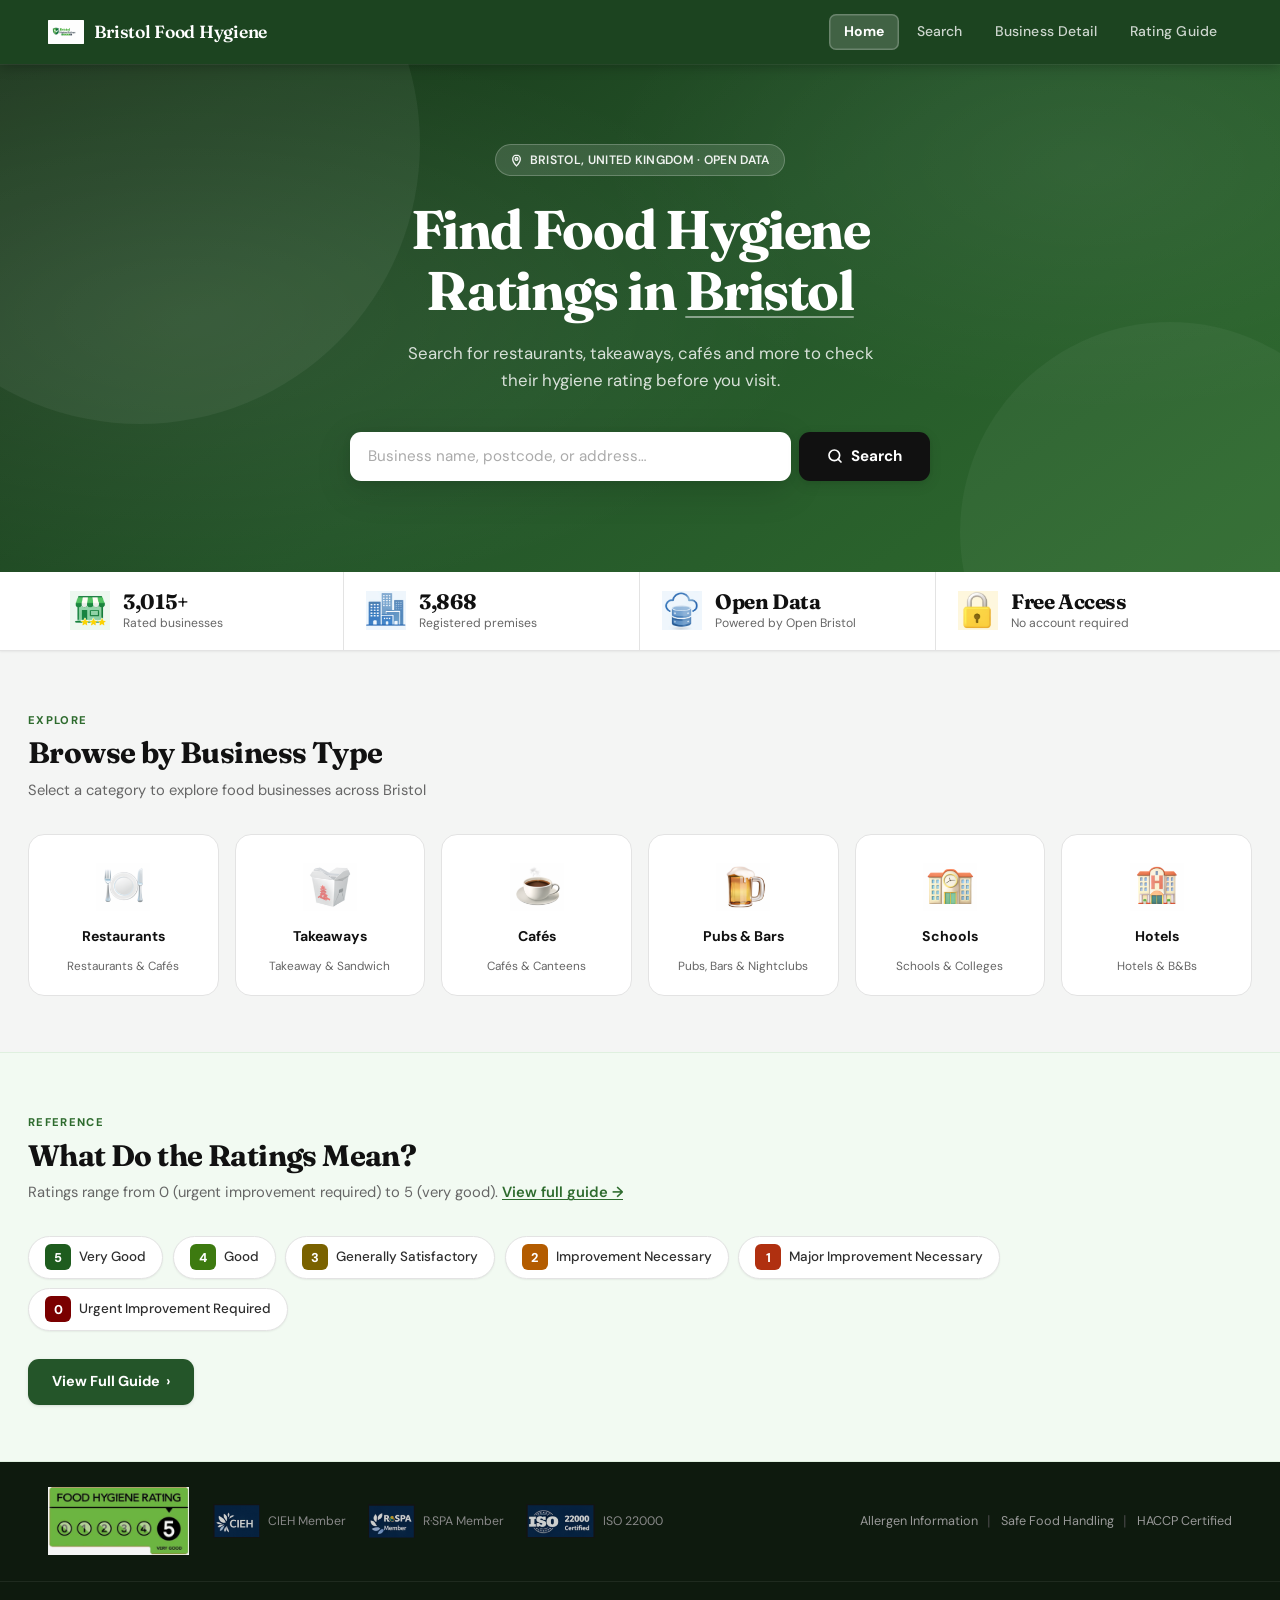
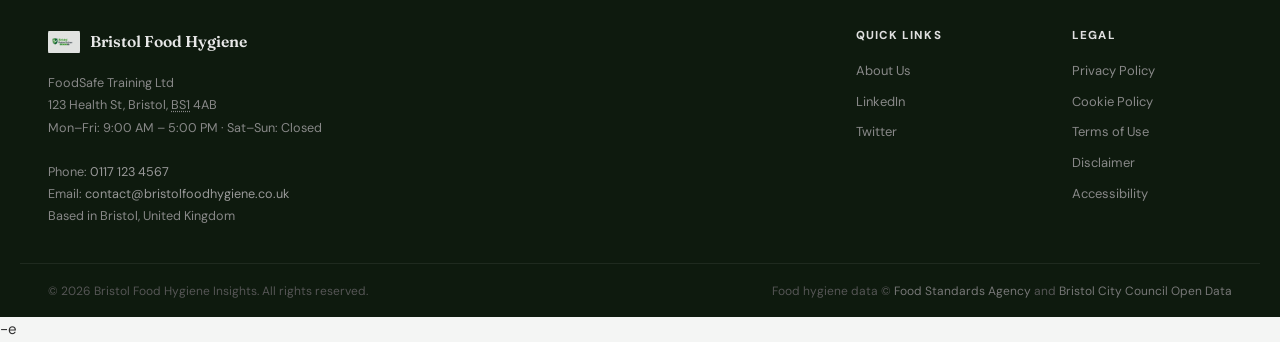
==== index.html @ 869f2a9c "Add my source code files" ====
<!DOCTYPE html>
<!--
  File: index.html
  Project: Bristol Food Hygiene Ratings
  Version: 1.3.0
  Author: Nadira Ali Robleh
  Last updated: 11/03/2026

  About this file:
  This is the homepage for my Bristol Food Hygiene web app. I have used this page
  as the main entry point for users, so it introduces the purpose of the site,
  gives a quick search option, and links people to the main areas of the system.

  Semantic versioning:
  - MAJOR version = big changes that affect the structure or behaviour of the page
  - MINOR version = new features added without breaking existing parts
  - PATCH version = small fixes, documentation updates, accessibility improvements

  Version history:
  - 1.0.0 = first homepage structure created
  - 1.1.0 = added search area and navigation
  - 1.2.0 = improved accessibility and responsive menu behaviour
  - 1.3.0 = added implementation notes, code quality comments and clearer documentation

  Implementation notes:
  - I used semantic HTML5 elements to make the structure clearer and easier to maintain
  - Styling is kept in Style.css so the presentation is separate from the content
  - JavaScript is only used for small interactive features such as the mobile menu
    and basic search validation
  - I kept the homepage focused on usability, so users can search quickly or browse
    by business type or rating

  Code quality notes:
  - I used clear class names to keep the layout organised
  - I added defensive checks in JavaScript so the page does not break if an element
    is missing
  - Accessibility has been considered using labels, ARIA attributes, keyboard support
    and a skip link
-->
<html lang="en-GB">
<head>
  <meta charset="UTF-8" />
  <meta name="viewport" content="width=device-width, initial-scale=1.0" />

  <!-- Basic SEO and page metadata -->
  <meta
    name="description"
    content="Bristol Food Hygiene Ratings – search for restaurants, takeaways, cafés and more to check their official Food Standards Agency hygiene rating before you visit."
  />
  <meta name="author" content="Bristol Food Hygiene Insights" />
  <meta name="robots" content="index, follow" />

  <!-- Open Graph tags help the page preview properly if shared online -->
  <meta property="og:type" content="website" />
  <meta property="og:title" content="Bristol Food Hygiene Ratings" />
  <meta
    property="og:description"
    content="Search restaurants, takeaways, cafés and more across Bristol. Powered by Open Bristol open data."
  />
  <meta property="og:locale" content="en_GB" />

  <title>Bristol Food Hygiene Ratings | Find Safe Places to Eat in Bristol</title>

  <!--
    Preconnect is used here as a small performance improvement so the browser can
    connect to Google Fonts earlier.
  -->
  <link rel="preconnect" href="https://fonts.googleapis.com" />
  <link rel="preconnect" href="https://fonts.gstatic.com" crossorigin />
  <link
    href="https://fonts.googleapis.com/css2?family=Fraunces:opsz,wght@9..144,400;9..144,500;9..144,600;9..144,700&family=DM+Sans:opsz,wght@9..40,300;9..40,400;9..40,500;9..40,600;9..40,700;9..40,800&display=swap"
    rel="stylesheet"
  />

  <!-- Main stylesheet for layout, colours, spacing and responsive design -->
  <link rel="stylesheet" href="style.css" />
  <link rel="icon" type="image/svg+xml" href="assets/icons/logo.png" />
</head>
<body>
  <!-- Skip link improves keyboard accessibility -->
  <a class="skip-link" href="#main-content">Skip to main content</a>

  <!-- Site header with branding and primary navigation -->
  <header class="site-header">
    <section class="site-header__inner" aria-label="Site header">
      <a class="site-header__brand" href="index.html" aria-label="Bristol Food Hygiene home">
        <img
          class="site-header__logo"
          src="assets/icons/logo.png"
          alt=""
          aria-hidden="true"
          width="38"
          height="38"
        />
        <span class="site-header__name">Bristol Food Hygiene</span>
      </a>

      <!--
        Mobile navigation button.
        ARIA attributes are used here so screen readers can understand whether the
        menu is open or closed.
      -->
      <button
        class="nav-toggle"
        type="button"
        id="nav-toggle"
        aria-controls="primary-nav"
        aria-expanded="false"
        aria-label="Open navigation menu"
      >
        <span class="nav-toggle__bar" aria-hidden="true"></span>
        <span class="nav-toggle__bar" aria-hidden="true"></span>
        <span class="nav-toggle__bar" aria-hidden="true"></span>
      </button>

      <nav class="primary-nav" id="primary-nav" aria-label="Primary navigation">
        <ul class="primary-nav__list">
          <li><a class="primary-nav__link primary-nav__link--active" href="index.html" aria-current="page">Home</a></li>
          <li><a class="primary-nav__link" href="Search.html">Search</a></li>
          <li><a class="primary-nav__link" href="Business-Detail.html">Business Detail</a></li>
          <li><a class="primary-nav__link" href="Rating-Guide.html">Rating Guide</a></li>
        </ul>
      </nav>
    </section>
  </header>

  <!-- Main page content starts here -->
  <main id="main-content">
    <!--
      Hero section:
      This is the first thing users see, so I used it to clearly explain the purpose
      of the site and give them a direct search option.
    -->
    <section class="hero" aria-labelledby="hero-heading">
      <p class="hero__pill">
        <svg
          aria-hidden="true"
          focusable="false"
          width="13"
          height="13"
          viewBox="0 0 24 24"
          fill="none"
          stroke="currentColor"
          stroke-width="2.5"
          stroke-linecap="round"
          stroke-linejoin="round"
        >
          <path d="M12 2C8.13 2 5 5.13 5 9c0 5.25 7 13 7 13s7-7.75 7-13c0-3.87-3.13-7-7-7z"></path>
          <circle cx="12" cy="9" r="2.5"></circle>
        </svg>
        <span>Bristol, United Kingdom &middot; Open Data</span>
      </p>

      <h1 class="hero__title" id="hero-heading">
        Find Food Hygiene<br />
        Ratings in <mark>Bristol</mark>
      </h1>

      <p class="hero__sub">
        Search for restaurants, takeaways, cafés and more to check their hygiene rating before you visit.
      </p>

      <!--
        Search form:
        I used the GET method so the search query can be passed into Search.html
        through the URL. This makes it simple and suitable for a search feature.
      -->
      <form
        class="hero-form"
        action="Search.html"
        method="get"
        role="search"
        aria-label="Search for food businesses"
        novalidate
      >
        <label class="visually-hidden" for="hero-search">
          Search by business name, postcode, or address
        </label>

        <input
          class="hero-form__input"
          type="search"
          id="hero-search"
          name="q"
          placeholder="Business name, postcode, or address…"
          autocomplete="off"
          spellcheck="false"
          aria-describedby="hero-hint"
          maxlength="200"
          required
        />

        <button class="hero-form__btn" type="submit">
          <svg
            aria-hidden="true"
            focusable="false"
            width="16"
            height="16"
            viewBox="0 0 24 24"
            fill="none"
            stroke="currentColor"
            stroke-width="2.5"
            stroke-linecap="round"
            stroke-linejoin="round"
          >
            <circle cx="11" cy="11" r="8"></circle>
            <line x1="21" y1="21" x2="16.65" y2="16.65"></line>
          </svg>
          <span>Search</span>
        </button>

        <!-- Live feedback area for validation messages -->
        <p class="hero-form__hint" id="hero-hint" aria-live="polite"></p>
      </form>
    </section>

    <!--
      Stats section:
      This gives users a quick overview and helps the page feel more informative
      and trustworthy.
    -->
    <section class="stats-bar" aria-labelledby="stats-heading">
      <h2 id="stats-heading" class="visually-hidden">Key statistics</h2>
      <ul class="stats-bar__grid">
        <li class="stats-bar__item">
          <img
            class="stats-bar__icon"
            src="assets/icons/stat-rated.png"
            alt=""
            aria-hidden="true"
            width="40"
            height="40"
            loading="lazy"
          />
          <p>
            <strong class="stats-bar__num">3,015+</strong>
            <span class="stats-bar__label">Rated businesses</span>
          </p>
        </li>

        <li class="stats-bar__item">
          <img
            class="stats-bar__icon"
            src="assets/icons/stat-new.png"
            alt=""
            aria-hidden="true"
            width="40"
            height="40"
            loading="lazy"
          />
          <p>
            <strong class="stats-bar__num">3,868</strong>
            <span class="stats-bar__label">Registered premises</span>
          </p>
        </li>

        <li class="stats-bar__item">
          <img
            class="stats-bar__icon"
            src="assets/icons/stat-opendata.png"
            alt=""
            aria-hidden="true"
            width="40"
            height="40"
            loading="lazy"
          />
          <p>
            <strong class="stats-bar__num">Open Data</strong>
            <span class="stats-bar__label">Powered by Open Bristol</span>
          </p>
        </li>

        <li class="stats-bar__item">
          <img
            class="stats-bar__icon"
            src="assets/icons/stat-free.png"
            alt=""
            aria-hidden="true"
            width="40"
            height="40"
            loading="lazy"
          />
          <p>
            <strong class="stats-bar__num">Free Access</strong>
            <span class="stats-bar__label">No account required</span>
          </p>
        </li>
      </ul>
    </section>

    <!--
      Browse section:
      This gives people another way into the system without needing to type a search.
      I included common business categories to make browsing easier.
    -->
    <section class="browse-section" aria-labelledby="browse-heading">
      <article class="browse-section__inner">
        <p class="section-label">Explore</p>
        <h2 class="section-title" id="browse-heading">Browse by Business Type</h2>
        <p class="section-sub">Select a category to explore food businesses across Bristol</p>

        <ul class="type-grid" aria-label="Business type categories">
          <li>
            <a class="type-card" href="Search.html?type=restaurant" aria-label="Browse restaurants and cafés">
              <img class="type-card__icon" src="assets/icons/type-restaurant.png" alt="" aria-hidden="true" loading="lazy" />
              <span class="type-card__name">Restaurants</span>
              <span class="type-card__count">Restaurants &amp; Cafés</span>
            </a>
          </li>

          <li>
            <a class="type-card" href="Search.html?type=takeaway" aria-label="Browse takeaways">
              <img class="type-card__icon" src="assets/icons/type-takeaway.png" alt="" aria-hidden="true" loading="lazy" />
              <span class="type-card__name">Takeaways</span>
              <span class="type-card__count">Takeaway &amp; Sandwich</span>
            </a>
          </li>

          <li>
            <a class="type-card" href="Search.html?type=restaurant" aria-label="Browse cafés">
              <img class="type-card__icon" src="assets/icons/type-cafe.png" alt="" aria-hidden="true" loading="lazy" />
              <span class="type-card__name">Cafés</span>
              <span class="type-card__count">Cafés &amp; Canteens</span>
            </a>
          </li>

          <li>
            <a class="type-card" href="Search.html?type=pub-bar" aria-label="Browse pubs and bars">
              <img class="type-card__icon" src="assets/icons/type-pub.png" alt="" aria-hidden="true" loading="lazy" />
              <span class="type-card__name">Pubs &amp; Bars</span>
              <span class="type-card__count">Pubs, Bars &amp; Nightclubs</span>
            </a>
          </li>

          <li>
            <a class="type-card" href="Search.html?type=school" aria-label="Browse schools">
              <img class="type-card__icon" src="assets/icons/type-school.png" alt="" aria-hidden="true" loading="lazy" />
              <span class="type-card__name">Schools</span>
              <span class="type-card__count">Schools &amp; Colleges</span>
            </a>
          </li>

          <li>
            <a class="type-card" href="Search.html?type=hotel" aria-label="Browse hotels">
              <img class="type-card__icon" src="assets/icons/type-hotel.png" alt="" aria-hidden="true" loading="lazy" />
              <span class="type-card__name">Hotels</span>
              <span class="type-card__count">Hotels &amp; B&amp;Bs</span>
            </a>
          </li>
        </ul>
      </article>
    </section>

    <!--
      Ratings section:
      This helps users understand the meaning of the hygiene score and also gives
      them quick links to filter by rating.
    -->
    <section class="ratings-section" aria-labelledby="ratings-heading">
      <article class="ratings-section__inner">
        <p class="section-label">Reference</p>
        <h2 class="section-title" id="ratings-heading">What Do the Ratings Mean?</h2>
        <p class="section-sub">
          Ratings range from 0 (urgent improvement required) to 5 (very good).
          <a href="Rating-Guide.html">View full guide &rarr;</a>
        </p>

        <ul class="rating-pills" aria-label="Hygiene rating score key">
          <li><a class="rating-pill-link" href="Search.html?rating=5" aria-label="Rating 5 – Very Good"><span class="rp-num rp-5" aria-hidden="true">5</span> Very Good</a></li>
          <li><a class="rating-pill-link" href="Search.html?rating=4" aria-label="Rating 4 – Good"><span class="rp-num rp-4" aria-hidden="true">4</span> Good</a></li>
          <li><a class="rating-pill-link" href="Search.html?rating=3" aria-label="Rating 3 – Generally Satisfactory"><span class="rp-num rp-3" aria-hidden="true">3</span> Generally Satisfactory</a></li>
          <li><a class="rating-pill-link" href="Search.html?rating=2" aria-label="Rating 2 – Improvement Necessary"><span class="rp-num rp-2" aria-hidden="true">2</span> Improvement Necessary</a></li>
          <li><a class="rating-pill-link" href="Search.html?rating=1" aria-label="Rating 1 – Major Improvement Necessary"><span class="rp-num rp-1" aria-hidden="true">1</span> Major Improvement Necessary</a></li>
          <li><a class="rating-pill-link" href="Search.html?rating=0" aria-label="Rating 0 – Urgent Improvement Required"><span class="rp-num rp-0" aria-hidden="true">0</span> Urgent Improvement Required</a></li>
        </ul>

        <p>
          <a class="btn-guide" href="Rating-Guide.html">View Full Guide <span aria-hidden="true">›</span></a>
        </p>
      </article>
    </section>
  </main>

  <!--
    Footer:
    I used the footer to add trust signals, contact details, legal links and data
    attribution so the site feels more complete and professional.
  -->
  <footer class="site-footer">
    <section class="footer-certs" aria-label="Certifications and compliance">
      <article class="footer-certs__inner">
        <img
          class="footer-certs__fhrs"
          src="assets/icons/fhrs-rating-5.png"
          alt="Official Food Hygiene Rating sticker – score of 5, Very Good"
          loading="lazy"
        />

        <ul class="footer-certs__logos" aria-label="Certification badges">
          <li class="footer-cert-badge">
            <img src="assets/icons/cieh.png" alt="CIEH Member – Chartered Institute of Environmental Health" loading="lazy" />
            <span>CIEH Member</span>
          </li>
          <li class="footer-cert-badge">
            <img src="assets/icons/rspa.png" alt="R·SPA Member – Royal Society for Public Health" loading="lazy" />
            <span>R·SPA Member</span>
          </li>
          <li class="footer-cert-badge">
            <img src="assets/icons/iso22000.png" alt="ISO 22000 Certified – Food Safety Management" loading="lazy" />
            <span>ISO 22000</span>
          </li>
        </ul>

        <nav class="footer-certs__links" aria-label="Compliance links">
          <a href="https://bristolfoodhygieneratings.substack.com/p/what-you-need-to-know-about-allergen" rel="noopener noreferrer" target="_blank">
            Allergen Information <span class="visually-hidden">(opens in new tab)</span>
          </a>
          <span aria-hidden="true">|</span>
          <a href="https://bristolfoodhygieneratings.substack.com/p/safe-food-handling-what-it-looks" rel="noopener noreferrer" target="_blank">
            Safe Food Handling <span class="visually-hidden">(opens in new tab)</span>
          </a>
          <span aria-hidden="true">|</span>
          <a href="https://bristolfoodhygieneratings.substack.com/p/haccp-certified-what-it-means-and" rel="noopener noreferrer" target="_blank">
            HACCP Certified <span class="visually-hidden">(opens in new tab)</span>
          </a>
        </nav>
      </article>
    </section>

    <section class="footer-main" aria-label="Footer content">
      <section class="footer-brand" aria-label="Brand information">
        <a class="footer-brand__link" href="index.html" aria-label="Bristol Food Hygiene return to home">
          <img
            class="footer-brand__logo"
            src="assets/icons/logo.png"
            alt=""
            aria-hidden="true"
            width="34"
            height="34"
          />
          <span class="footer-brand__name">Bristol Food Hygiene</span>
        </a>

        <address class="footer-brand__addr">
          FoodSafe Training Ltd<br />
          123 Health St, Bristol, <abbr title="Postcode">BS1</abbr> 4AB<br />
          Mon–Fri: 9:00 AM – 5:00 PM &middot; Sat–Sun: Closed<br /><br />
          Phone: <a href="tel:+441171234567">0117 123 4567</a><br />
          Email: <a href="mailto:contact@bristolfoodhygiene.co.uk">contact@bristolfoodhygiene.co.uk</a><br />
          Based in Bristol, United Kingdom
        </address>
      </section>

      <nav class="footer-nav" aria-label="Quick links">
        <h2 class="footer-nav__heading">Quick Links</h2>
        <ul class="footer-nav__list">
          <li><a class="footer-nav__link" href="https://bristolfoodhygieneratings.substack.com/p/about-bristol-food-hygiene-ratings" rel="noopener noreferrer" target="_blank">About Us <span class="visually-hidden">(opens in new tab)</span></a></li>
          <li><a class="footer-nav__link" href="https://www.linkedin.com/in/bristol-food-hygiene-" rel="noopener noreferrer" target="_blank">LinkedIn <span class="visually-hidden">(opens in new tab)</span></a></li>
          <li><a class="footer-nav__link" href="https://twitter.com/FoodRating" rel="noopener noreferrer" target="_blank">Twitter <span class="visually-hidden">(opens in new tab)</span></a></li>
        </ul>
      </nav>

      <nav class="footer-nav" aria-label="Legal information">
        <h2 class="footer-nav__heading">Legal</h2>
        <ul class="footer-nav__list">
          <li><a class="footer-nav__link" href="https://bristolfoodhygieneratings.substack.com/p/privacy-policy" rel="noopener noreferrer" target="_blank">Privacy Policy <span class="visually-hidden">(opens in new tab)</span></a></li>
          <li><a class="footer-nav__link" href="https://bristolfoodhygieneratings.substack.com/p/cookie-policy" rel="noopener noreferrer" target="_blank">Cookie Policy <span class="visually-hidden">(opens in new tab)</span></a></li>
          <li><a class="footer-nav__link" href="https://bristolfoodhygieneratings.substack.com/p/terms-of-use" rel="noopener noreferrer" target="_blank">Terms of Use <span class="visually-hidden">(opens in new tab)</span></a></li>
          <li><a class="footer-nav__link" href="https://bristolfoodhygieneratings.substack.com/p/disclaimer" rel="noopener noreferrer" target="_blank">Disclaimer <span class="visually-hidden">(opens in new tab)</span></a></li>
          <li><a class="footer-nav__link" href="https://bristolfoodhygieneratings.substack.com/p/accessibility" rel="noopener noreferrer" target="_blank">Accessibility <span class="visually-hidden">(opens in new tab)</span></a></li>
        </ul>
      </nav>
    </section>

    <section class="footer-copy" aria-label="Copyright information">
      <p>&copy; <time datetime="2026">2026</time> Bristol Food Hygiene Insights. All rights reserved.</p>
      <p>
        Food hygiene data &copy;
        <a href="https://www.food.gov.uk/" rel="noopener noreferrer" target="_blank">
          Food Standards Agency <span class="visually-hidden">(opens in new tab)</span>
        </a>
        and
        <a href="https://opendata.bristol.gov.uk/datasets/7d0994dded2348d5aff6d419b0c76bb9_0/explore" rel="noopener noreferrer" target="_blank">
          Bristol City Council Open Data <span class="visually-hidden">(opens in new tab)</span>
        </a>
      </p>
    </section>
  </footer>

  <!--
    JavaScript for small interactive features on the homepage.
    I wrapped this in an IIFE so the variables do not leak into the global scope.
    That helps keep the code cleaner.
  -->
  <script>
    (function () {
      // Get the menu button and navigation element once so they can be reused
      var toggle = document.getElementById('nav-toggle');
      var nav = document.getElementById('primary-nav');

      // Defensive check so the script stops safely if the elements are not found
      if (!toggle || !nav) return;

      // Open and close the mobile navigation menu
      toggle.addEventListener('click', function () {
        var open = nav.classList.toggle('is-open');
        toggle.setAttribute('aria-expanded', String(open));
        toggle.setAttribute('aria-label', open ? 'Close navigation menu' : 'Open navigation menu');
      });

      // Close the menu if keyboard focus moves outside the header
      document.addEventListener('focusin', function (e) {
        var header = document.querySelector('.site-header');
        if (header && !header.contains(e.target)) {
          nav.classList.remove('is-open');
          toggle.setAttribute('aria-expanded', 'false');
          toggle.setAttribute('aria-label', 'Open navigation menu');
        }
      });

      // Let users close the mobile menu using the Escape key
      document.addEventListener('keydown', function (e) {
        if (e.key === 'Escape' && nav.classList.contains('is-open')) {
          nav.classList.remove('is-open');
          toggle.setAttribute('aria-expanded', 'false');
          toggle.setAttribute('aria-label', 'Open navigation menu');
          toggle.focus();
        }
      });

      // Basic validation for the homepage search form
      var form = document.querySelector('.hero-form');
      var input = document.getElementById('hero-search');
      var hint = document.getElementById('hero-hint');

      if (form && input && hint) {
        form.addEventListener('submit', function (e) {
          if (!input.value.trim()) {
            e.preventDefault();
            hint.textContent = 'Please enter a business name, postcode, or address';
            input.focus();
          } else {
            hint.textContent = '';
          }
        });

        // Clear the hint message as soon as the user starts typing
        input.addEventListener('input', function () {
          if (input.value.trim()) {
            hint.textContent = '';
          }
        });
      }
    }());
  </script>-e 
</body>
</html>
---- style.css ----
/* ============================================================

   Bristol Food Hygiene – Style.css  (Enhanced v3)

   Covers: index.html  ·  Search.html

           Business-Detail.html  ·  Rating-Guide.html

   ============================================================ */

/* ── CSS Custom Properties ────────────────────────────────── */

:root {

  /* ── Brand greens */

  --green-950: #0f2910;

  --green-900: #163217;

  --green-800: #1c4420;

  --green-700: #245529;

  --green-600: #2e6b2e;

  --green-500: #3a7d3a;

  --green-400: #52a052;

  --green-300: #7cc47c;

  --green-200: #b4ddb4;

  --green-100: #dff0df;

  --green-50:  #f2faf2;

  /* ── Rating colours (WCAG-accessible contrast) */

  --r5:    #1e5c1e;   /* deep green  */

  --r5-bg: #e6f4e6;

  --r4:    #3d7a10;   /* olive green */

  --r4-bg: #edf6e0;

  --r3:    #7a6200;   /* amber       */

  --r3-bg: #fdf5d9;

  --r2:    #b35c00;   /* orange      */

  --r2-bg: #fef0e0;

  --r1:    #b03010;   /* red-orange  */

  --r1-bg: #fde8e2;

  --r0:    #7a0000;   /* dark red    */

  --r0-bg: #fde2e2;

  /* ── Neutral palette */

  --ink-950: #080808;

  --ink-900: #111111;

  --ink-800: #1f1f1f;

  --ink-700: #2e2e2e;

  --ink-600: #444444;

  --ink-500: #666666;

  --ink-400: #888888;

  --ink-300: #aaaaaa;

  --ink-200: #cccccc;

  --ink-100: #e3e3e3;

  --ink-50:  #f0f0f0;

  --surface: #ffffff;

  --bg-page: #f4f5f4;

  /* ── Footer */

  --footer-bg:     #0e1a0e;

  --footer-border: rgba(255,255,255,.07);

  --footer-text:   #b0b8b0;

  /* ── Typography */

  --font-display: 'Fraunces', Georgia, 'Times New Roman', serif;

  --font-body:    'DM Sans', system-ui, -apple-system, sans-serif;

  /* ── Border radii */

  --radius-xs:  4px;

  --radius-sm:  7px;

  --radius-md:  11px;

  --radius-lg:  16px;

  --radius-xl:  22px;

  --radius-2xl: 28px;

  /* ── Elevation */

  --shadow-xs: 0 1px 2px rgba(0,0,0,.06);

  --shadow-sm: 0 1px 4px rgba(0,0,0,.08), 0 1px 2px rgba(0,0,0,.05);

  --shadow-md: 0 4px 14px rgba(0,0,0,.09), 0 1px 4px rgba(0,0,0,.06);

  --shadow-lg: 0 10px 36px rgba(0,0,0,.13), 0 2px 8px rgba(0,0,0,.07);

  /* ── Motion */

  --ease:   cubic-bezier(.4,0,.2,1);

  --t-fast: 120ms;

  --t-base: 200ms;

  --t-slow: 350ms;

}

/* ── Reset ────────────────────────────────────────────────── */

*, *::before, *::after { box-sizing: border-box; margin: 0; padding: 0; }

html {

  scroll-behavior: smooth;

  -webkit-text-size-adjust: 100%;

}

body {

  font-family: var(--font-body);

  font-size: 15px;

  line-height: 1.65;

  color: var(--ink-700);

  background: var(--bg-page);

  -webkit-font-smoothing: antialiased;

  -moz-osx-font-smoothing: grayscale;

}

img { display: block; max-width: 100%; }

a   { color: inherit; }

ul, ol { list-style: none; }

/* ── Focus (WCAG 2.1 AA) ──────────────────────────────────── */

:focus-visible {

  outline: 2.5px solid var(--green-500);

  outline-offset: 3px;

  border-radius: var(--radius-xs);

}

:focus:not(:focus-visible) { outline: none; }

/* ── Accessibility helpers ────────────────────────────────── */

.visually-hidden {

  position: absolute;

  width: 1px; height: 1px;

  overflow: hidden;

  clip: rect(0 0 0 0);

  white-space: nowrap;

}

.skip-link {

  position: absolute;

  top: -100%;

  left: 1rem;

  background: var(--green-700);

  color: #fff;

  padding: .55rem 1.1rem;

  border-radius: var(--radius-sm);

  font-weight: 700;

  font-size: .88rem;

  z-index: 9999;

  text-decoration: none;

  transition: top var(--t-base) var(--ease);

}

.skip-link:focus { top: .6rem; }

/* ═══════════════════════════════════════════════════════════

   SITE HEADER

═══════════════════════════════════════════════════════════ */

.site-header {

  background: var(--green-800);

  position: sticky;

  top: 0;

  z-index: 200;

  box-shadow: 0 1px 0 rgba(255,255,255,.06), 0 2px 12px rgba(0,0,0,.28);

}

.site-header__inner {

  max-width: 1240px;

  margin: 0 auto;

  padding: 0 1.75rem;

  height: 64px;

  display: flex;

  align-items: center;

  gap: 1.5rem;

}

.site-header__brand {

  display: flex;

  align-items: center;

  gap: .65rem;

  text-decoration: none;

  flex-shrink: 0;

}

.site-header__logo {

  width: 36px; height: 36px;

  border-radius: var(--radius-sm);

  object-fit: contain;

}

.site-header__name {

  font-family: var(--font-display);

  font-size: 1.1rem;

  font-weight: 600;

  color: #fff;

  letter-spacing: -.015em;

  line-height: 1.2;

}

/* Primary nav */

.primary-nav { margin-left: auto; }

.primary-nav__list {

  display: flex;

  align-items: center;

  gap: .15rem;

}

.primary-nav__link {

  display: block;

  padding: .42rem .95rem;

  border-radius: var(--radius-sm);

  color: rgba(255,255,255,.78);

  text-decoration: none;

  font-size: .875rem;

  font-weight: 500;

  letter-spacing: .005em;

  transition: background var(--t-fast) var(--ease),

              color     var(--t-fast) var(--ease);

  white-space: nowrap;

}

.primary-nav__link:hover {

  background: rgba(255,255,255,.10);

  color: #fff;

}

.primary-nav__link--active {

  background: rgba(255,255,255,.16);

  color: #fff;

  font-weight: 700;

  box-shadow: inset 0 0 0 1.5px rgba(255,255,255,.22);

}

/* Hamburger */

.nav-toggle {

  display: none;

  flex-direction: column;

  justify-content: center;

  gap: 5px;

  background: none;

  border: none;

  cursor: pointer;

  padding: .55rem .5rem;

  margin-left: auto;

  border-radius: var(--radius-sm);

  transition: background var(--t-fast);

}

.nav-toggle:hover { background: rgba(255,255,255,.1); }

.nav-toggle__bar {

  display: block;

  width: 22px; height: 2px;

  background: #fff;

  border-radius: 2px;

  transition: transform var(--t-base) var(--ease),

              opacity   var(--t-base) var(--ease);

}

/* ═══════════════════════════════════════════════════════════

   HERO  (Homepage)

═══════════════════════════════════════════════════════════ */

.hero {

  background:

    radial-gradient(ellipse 70% 80% at 15% 50%, rgba(255,255,255,.07) 0%, transparent 70%),

    radial-gradient(ellipse 55% 70% at 85% 20%, rgba(255,255,255,.06) 0%, transparent 70%),

    linear-gradient(145deg, var(--green-900) 0%, var(--green-700) 50%, var(--green-600) 100%);

  padding: 5rem 1.75rem 4rem;

  text-align: center;

  position: relative;

  overflow: hidden;

}

.hero::before,

.hero::after {

  content: '';

  position: absolute;

  border-radius: 50%;

  pointer-events: none;

}

.hero::before {

  width: 560px; height: 560px;

  background: rgba(255,255,255,.055);

  top: -200px; left: -140px;

}

.hero::after {

  width: 420px; height: 420px;

  background: rgba(255,255,255,.045);

  bottom: -170px; right: -100px;

}

.hero__pill {

  display: inline-flex;

  align-items: center;

  gap: .4rem;

  background: rgba(255,255,255,.12);

  color: rgba(255,255,255,.92);

  padding: .32rem .9rem;

  border-radius: 999px;

  font-size: .76rem;

  font-weight: 600;

  letter-spacing: .025em;

  text-transform: uppercase;

  margin-bottom: 1.5rem;

  border: 1px solid rgba(255,255,255,.22);

}

.hero__title {

  font-family: var(--font-display);

  font-size: clamp(2.1rem, 5.5vw, 3.4rem);

  font-weight: 700;

  color: #fff;

  line-height: 1.12;

  margin-bottom: 1.1rem;

  letter-spacing: -.025em;

  position: relative;

}

.hero__title mark {

  background: none;

  color: #fff;

  text-decoration: underline;

  text-decoration-thickness: 2px;

  text-decoration-color: rgba(255,255,255,.45);

  text-underline-offset: 6px;

}

.hero__sub {

  color: rgba(255,255,255,.82);

  font-size: 1.05rem;

  max-width: 500px;

  margin: 0 auto 2.4rem;

  line-height: 1.6;

}

.hero-form {

  display: flex;

  flex-wrap: wrap;

  align-items: stretch;

  justify-content: center;

  gap: .5rem;

  max-width: 580px;

  margin: 0 auto;

  position: relative;

}

.hero-form__input {

  flex: 1 1 300px;

  padding: .9rem 1.15rem;

  border: none;

  border-radius: var(--radius-md);

  font-family: var(--font-body);

  font-size: .95rem;

  background: #fff;

  color: var(--ink-900);

  box-shadow: var(--shadow-lg);

  outline: none;

  transition: box-shadow var(--t-base) var(--ease);

}

.hero-form__input::placeholder { color: var(--ink-300); }

.hero-form__input:focus {

  box-shadow: 0 0 0 3px rgba(255,255,255,.55), var(--shadow-lg);

}

.hero-form__btn {

  display: inline-flex;

  align-items: center;

  gap: .5rem;

  padding: .9rem 1.75rem;

  background: var(--ink-900);

  color: #fff;

  border: none;

  border-radius: var(--radius-md);

  font-family: var(--font-body);

  font-size: .95rem;

  font-weight: 700;

  cursor: pointer;

  box-shadow: var(--shadow-md);

  transition: background var(--t-fast) var(--ease),

              transform  var(--t-fast) var(--ease);

  white-space: nowrap;

}

.hero-form__btn:hover  { background: #1a1a1a; }

.hero-form__btn:active { transform: scale(.97); }

.hero-form__hint {

  width: 100%;

  font-size: .8rem;

  color: #ffcba4;

  text-align: center;

  min-height: 1.3em;

  margin-top: .15rem;

}

/* ═══════════════════════════════════════════════════════════

   STATS BAR

═══════════════════════════════════════════════════════════ */

.stats-bar {

  background: var(--surface);

  border-bottom: 1px solid var(--ink-100);

  box-shadow: var(--shadow-xs);

}

.stats-bar__grid {

  max-width: 1240px;

  margin: 0 auto;

  padding: 0 1.75rem;

  display: grid;

  grid-template-columns: repeat(4, 1fr);

}

.stats-bar__item {

  display: flex;

  align-items: center;

  gap: .8rem;

  padding: 1.15rem 1.4rem;

  border-right: 1px solid var(--ink-100);

  transition: background var(--t-fast);

}

.stats-bar__item:last-child { border-right: none; }

.stats-bar__item:hover { background: var(--green-50); }

.stats-bar__icon { width: 40px; height: 40px; flex-shrink: 0; object-fit: contain; }

.stats-bar__num {

  display: block;

  font-family: var(--font-display);

  font-size: 1.3rem;

  font-weight: 700;

  color: var(--ink-900);

  line-height: 1.15;

  letter-spacing: -.02em;

}

.stats-bar__label {

  display: block;

  font-size: .76rem;

  color: var(--ink-500);

  line-height: 1.35;

  margin-top: .05rem;

}

/* ═══════════════════════════════════════════════════════════

   SHARED SECTION TYPOGRAPHY

═══════════════════════════════════════════════════════════ */

.section-label {

  display: inline-block;

  font-size: .7rem;

  font-weight: 800;

  letter-spacing: .12em;

  text-transform: uppercase;

  color: var(--green-600);

  margin-bottom: .4rem;

}

.section-title {

  font-family: var(--font-display);

  font-size: 1.85rem;

  font-weight: 700;

  color: var(--ink-900);

  letter-spacing: -.02em;

  margin-bottom: .5rem;

  line-height: 1.2;

}

.section-sub {

  color: var(--ink-500);

  font-size: .92rem;

  margin-bottom: 2rem;

  line-height: 1.55;

}

.section-sub a {

  color: var(--green-600);

  font-weight: 600;

  text-decoration: underline;

  text-underline-offset: 2px;

  text-decoration-thickness: 1px;

}

/* ═══════════════════════════════════════════════════════════

   BROWSE SECTION  (Homepage)

═══════════════════════════════════════════════════════════ */

.browse-section { padding: 3.5rem 1.75rem; }

.browse-section__inner { max-width: 1240px; margin: 0 auto; }

.type-grid {

  display: grid;

  grid-template-columns: repeat(6, 1fr);

  gap: 1rem;

}

.type-card {

  display: flex;

  flex-direction: column;

  align-items: center;

  gap: .65rem;

  padding: 1.6rem 1rem 1.3rem;

  background: var(--surface);

  border: 1.5px solid var(--ink-100);

  border-radius: var(--radius-lg);

  text-decoration: none;

  transition: border-color var(--t-base) var(--ease),

              box-shadow   var(--t-base) var(--ease),

              transform    var(--t-base) var(--ease),

              background   var(--t-base) var(--ease);

  text-align: center;

  cursor: pointer;

}

.type-card:hover {

  border-color: var(--green-400);

  box-shadow: var(--shadow-md);

  transform: translateY(-3px);

  background: var(--green-50);

}

.type-card:active { transform: translateY(-1px); }

.type-card__icon {

  width: 54px; height: 54px;

  object-fit: contain;

  transition: transform var(--t-base) var(--ease);

}

.type-card:hover .type-card__icon { transform: scale(1.08); }

.type-card__name {

  font-weight: 700;

  font-size: .88rem;

  color: var(--ink-900);

}

.type-card__count {

  font-size: .74rem;

  color: var(--ink-500);

  line-height: 1.35;

}

/* ═══════════════════════════════════════════════════════════

   RATINGS SECTION  (Homepage)

═══════════════════════════════════════════════════════════ */

.ratings-section {

  background: var(--green-50);

  padding: 3.5rem 1.75rem;

  border-top: 1px solid var(--green-100);

  border-bottom: 1px solid var(--green-100);

}

.ratings-section__inner { max-width: 1240px; margin: 0 auto; }

.rating-pills {

  display: flex;

  flex-wrap: wrap;

  gap: .6rem;

  margin-bottom: 1.75rem;

}

.rating-pill-link {

  display: inline-flex;

  align-items: center;

  gap: .5rem;

  padding: .45rem 1rem;

  background: var(--surface);

  border: 1.5px solid var(--ink-100);

  border-radius: 999px;

  font-size: .84rem;

  font-weight: 500;

  color: var(--ink-700);

  text-decoration: none;

  transition: border-color var(--t-fast) var(--ease),

              box-shadow   var(--t-fast) var(--ease);

  box-shadow: var(--shadow-xs);

}

.rating-pill-link:hover {

  border-color: var(--green-500);

  box-shadow: var(--shadow-sm);

}

.rp-num {

  width: 26px; height: 26px;

  display: inline-flex;

  align-items: center;

  justify-content: center;

  border-radius: 6px;

  font-weight: 800;

  font-size: .8rem;

  color: #fff;

  flex-shrink: 0;

}

.rp-5 { background: var(--r5); }

.rp-4 { background: var(--r4); }

.rp-3 { background: var(--r3); }

.rp-2 { background: var(--r2); }

.rp-1 { background: var(--r1); }

.rp-0 { background: var(--r0); }

.btn-guide {

  display: inline-flex;

  align-items: center;

  gap: .35rem;

  padding: .7rem 1.5rem;

  background: var(--green-700);

  color: #fff;

  border-radius: var(--radius-md);

  font-weight: 700;

  font-size: .9rem;

  text-decoration: none;

  box-shadow: var(--shadow-sm);

  transition: background var(--t-fast) var(--ease),

              box-shadow  var(--t-fast) var(--ease),

              transform   var(--t-fast) var(--ease);

}

.btn-guide:hover {

  background: var(--green-800);

  box-shadow: var(--shadow-md);

  transform: translateY(-1px);

}

/* ═══════════════════════════════════════════════════════════

   SEARCH PAGE

═══════════════════════════════════════════════════════════ */

.search-page-wrap {

  max-width: 1240px;

  margin: 0 auto;

  padding: 2rem 1.75rem 5rem;

}

.page-title {

  font-family: var(--font-display);

  font-size: 2rem;

  font-weight: 700;

  color: var(--ink-900);

  letter-spacing: -.02em;

  margin-bottom: 1.4rem;

}

/* ── Search bar ───────────────────────────────────────────── */

.search-bar-wrap {

  margin-bottom: 1.6rem;

  display: block;

}

.search-bar {

  display: flex;

  align-items: stretch;

  background: var(--surface);

  border: 2px solid var(--ink-100);

  border-radius: var(--radius-md);

  overflow: hidden;

  box-shadow: var(--shadow-sm);

  transition: border-color var(--t-base) var(--ease),

              box-shadow   var(--t-base) var(--ease);

  width: 100%;

}

.search-bar:focus-within {

  border-color: var(--green-500);

  box-shadow: 0 0 0 3px rgba(58,125,58,.12), var(--shadow-sm);

}

.search-bar__icon {

  padding: 0 .75rem 0 1.1rem;

  color: var(--ink-400);

  display: flex;

  align-items: center;

  flex-shrink: 0;

  background: var(--surface);

}

.search-bar__input {

  flex: 1;

  min-width: 0;

  padding: .85rem .5rem;

  border: none;

  background: transparent;

  font-family: var(--font-body);

  font-size: .95rem;

  color: var(--ink-900);

  outline: none;

}

.search-bar__input::placeholder { color: var(--ink-300); }

.search-bar__btn {

  padding: .85rem 1.7rem;

  background: var(--green-700);

  color: #fff;

  border: none;

  font-family: var(--font-body);

  font-size: .92rem;

  font-weight: 700;

  cursor: pointer;

  transition: background var(--t-fast) var(--ease);

  flex-shrink: 0;

  white-space: nowrap;

  letter-spacing: .01em;

}

.search-bar__btn:hover  { background: var(--green-800); }

.search-bar__btn:active { background: var(--green-900); }

.results-summary {

  margin-top: .55rem;

  font-size: .87rem;

  color: var(--ink-500);

}

.results-summary strong { color: var(--ink-800); font-weight: 700; }

/* ── Results layout ───────────────────────────────────────── */

.results-layout {

  display: grid;

  grid-template-columns: 240px 1fr;

  gap: 1.75rem;

  align-items: start;

}

/* ── Filter panel ─────────────────────────────────────────── */

.filter-panel {

  background: var(--surface);

  border: 1.5px solid var(--ink-100);

  border-radius: var(--radius-lg);

  padding: 1.35rem 1.25rem;

  box-shadow: var(--shadow-sm);

  position: sticky;

  top: 80px;

}

.filter-panel__head {

  display: flex;

  align-items: center;

  gap: .5rem;

  font-size: .95rem;

  font-weight: 800;

  color: var(--ink-900);

  margin-bottom: 1.2rem;

  letter-spacing: -.01em;

}

.filter-fieldset {

  border: none;

  margin-bottom: 1.25rem;

  padding-bottom: 1.25rem;

  border-bottom: 1px solid var(--ink-100);

}

.filter-fieldset:last-of-type {

  border-bottom: none;

  margin-bottom: .5rem;

  padding-bottom: 0;

}

.filter-fieldset__legend {

  font-size: .72rem;

  font-weight: 800;

  text-transform: uppercase;

  letter-spacing: .1em;

  color: var(--ink-500);

  margin-bottom: .7rem;

}

.filter-list { display: flex; flex-direction: column; gap: .2rem; }

.filter-label {

  display: flex;

  align-items: center;

  gap: .55rem;

  cursor: pointer;

  padding: .32rem .3rem;

  border-radius: var(--radius-sm);

  transition: background var(--t-fast) var(--ease);

  user-select: none;

}

.filter-label:hover { background: var(--green-50); }

.filter-checkbox {

  width: 15px; height: 15px;

  accent-color: var(--green-600);

  cursor: pointer;

  flex-shrink: 0;

}

.filter-label__text {

  font-size: .84rem;

  color: var(--ink-700);

  flex: 1;

}

/* Rating badges in filter */

.r-badge {

  width: 22px; height: 22px;

  display: inline-flex;

  align-items: center;

  justify-content: center;

  border-radius: 5px;

  font-size: .74rem;

  font-weight: 800;

  color: #fff;

  flex-shrink: 0;

  line-height: 1;

}

.r-badge--5 { background: var(--r5); }

.r-badge--4 { background: var(--r4); }

.r-badge--3 { background: var(--r3); }

.r-badge--2 { background: var(--r2); }

.r-badge--1 { background: var(--r1); }

.r-badge--0 { background: var(--r0); }

.clear-btn {

  width: 100%;

  padding: .55rem;

  margin-top: .6rem;

  background: transparent;

  border: 1.5px solid var(--ink-200);

  border-radius: var(--radius-sm);

  color: var(--ink-600);

  font-family: var(--font-body);

  font-size: .82rem;

  font-weight: 600;

  cursor: pointer;

  transition: background var(--t-fast) var(--ease),

              border-color var(--t-fast) var(--ease),

              color var(--t-fast) var(--ease);

}

.clear-btn:hover {

  background: var(--ink-50);

  border-color: var(--ink-300);

  color: var(--ink-900);

}

/* ── Results column ───────────────────────────────────────── */

.results-column { min-width: 0; }

.results-toolbar {

  display: flex;

  align-items: center;

  justify-content: space-between;

  flex-wrap: wrap;

  gap: .5rem;

  margin-bottom: 1rem;

}

.active-filters { display: flex; flex-wrap: wrap; gap: .4rem; }

.filter-chip {

  display: inline-flex;

  align-items: center;

  gap: .35rem;

  padding: .25rem .65rem;

  background: var(--green-100);

  border: 1px solid var(--green-300);

  border-radius: 999px;

  font-size: .77rem;

  font-weight: 700;

  color: var(--green-800);

}

.filter-chip button {

  background: none;

  border: none;

  cursor: pointer;

  color: var(--green-700);

  font-size: .9rem;

  line-height: 1;

  padding: 0;

  display: flex;

  align-items: center;

}

.sort-lbl { font-size: .82rem; color: var(--ink-500); margin-right: .4rem; }

.sort-sel {

  padding: .38rem .7rem;

  border: 1.5px solid var(--ink-100);

  border-radius: var(--radius-sm);

  font-family: var(--font-body);

  font-size: .84rem;

  color: var(--ink-700);

  background: var(--surface);

  cursor: pointer;

  transition: border-color var(--t-fast);

}

.sort-sel:focus { border-color: var(--green-500); }

/* ── Result cards ─────────────────────────────────────────── */

.results-list {

  display: flex;

  flex-direction: column;

  gap: .7rem;

}

.result-card {

  background: var(--surface);

  border: 1.5px solid var(--ink-100);

  border-radius: var(--radius-lg);

  box-shadow: var(--shadow-sm);

  transition: border-color var(--t-base) var(--ease),

              box-shadow   var(--t-base) var(--ease),

              transform    var(--t-base) var(--ease);

  overflow: hidden;

}

.result-card:hover {

  border-color: var(--green-400);

  box-shadow: var(--shadow-md);

  transform: translateY(-1px);

}

/* Inner row – compatible with any structure data.js produces */

.rc-inner,

.result-card article,

.result-card > a > article,

.result-card__link > article {

  display: flex;

  align-items: center;

  gap: 1rem;

  padding: 1.05rem 1.25rem;

}

/* Rating badge – always visible on the left */

.rc-badge {

  width: 52px;

  height: 52px;

  min-width: 52px;

  display: flex;

  align-items: center;

  justify-content: center;

  border-radius: var(--radius-md);

  font-family: var(--font-display);

  font-size: 1.55rem;

  font-weight: 700;

  color: #fff;

  flex-shrink: 0;

  line-height: 1;

}

.rc-badge--5 { background: var(--r5); }

.rc-badge--4 { background: var(--r4); }

.rc-badge--3 { background: var(--r3); }

.rc-badge--2 { background: var(--r2); }

.rc-badge--1 { background: var(--r1); }

.rc-badge--0 { background: var(--r0); }

.rc-badge--awaiting {

  background: #5c4dc4;

  font-family: var(--font-body);

  font-size: .56rem;

  font-weight: 700;

  text-align: center;

  line-height: 1.3;

  padding: .25rem;

}

.rc-badge--exempt {

  background: #4a6a7a;

  font-family: var(--font-body);

  font-size: .56rem;

  font-weight: 700;

  text-align: center;

  line-height: 1.3;

  padding: .25rem;

}

/* Card body – never clips name at left */

.rc-body {

  flex: 1;

  min-width: 0;

  padding-left: .15rem;

}

.rc-name {

  font-weight: 700;

  font-size: .98rem;

  color: var(--ink-900);

  margin-bottom: .22rem;

  white-space: nowrap;

  overflow: hidden;

  text-overflow: ellipsis;

  display: block;

  letter-spacing: -.01em;

}

.rc-meta {

  display: flex;

  flex-wrap: wrap;

  align-items: center;

  gap: .35rem;

  font-size: .78rem;

  color: var(--ink-500);

  margin-bottom: .28rem;

}

.rc-type-tag {

  display: inline-block;

  padding: .14rem .55rem;

  background: var(--green-100);

  color: var(--green-800);

  border-radius: 999px;

  font-size: .72rem;

  font-weight: 700;

}

.rc-addr {

  font-size: .81rem;

  color: var(--ink-500);

  white-space: nowrap;

  overflow: hidden;

  text-overflow: ellipsis;

}

.rc-status {

  display: inline-flex;

  align-items: center;

  gap: .3rem;

  padding: .18rem .6rem;

  border-radius: 999px;

  font-size: .72rem;

  font-weight: 700;

  margin-top: .22rem;

}

.rc-status--rated    { background: var(--r5-bg); color: var(--r5); }

.rc-status--pending  { background: var(--r2-bg); color: var(--r2); }

.rc-status--awaiting { background: #ede7ff;      color: #4a3aaa;   }

.rc-status--improve  { background: var(--r2-bg); color: var(--r2); }

.rc-status--urgent   { background: var(--r0-bg); color: var(--r0); }

.rc-arrow {

  color: var(--ink-300);

  font-size: 1.1rem;

  flex-shrink: 0;

  margin-left: auto;

  padding-left: .6rem;

  transition: color var(--t-fast), transform var(--t-fast);

}

.result-card:hover .rc-arrow {

  color: var(--green-500);

  transform: translateX(2px);

}

/* ── No results ───────────────────────────────────────────── */

.no-results {

  text-align: center;

  padding: 3.5rem 1rem;

  color: var(--ink-500);

  background: var(--surface);

  border: 1.5px solid var(--ink-100);

  border-radius: var(--radius-xl);

  box-shadow: var(--shadow-sm);

}

.no-results__icon { margin: 0 auto 1.1rem; color: var(--ink-200); }

.no-results__heading {

  font-family: var(--font-display);

  font-size: 1.25rem;

  font-weight: 700;

  color: var(--ink-700);

  margin-bottom: .45rem;

}

.no-results__msg { font-size: .88rem; }

/* ── Error banner ─────────────────────────────────────────── */

.error-banner {

  display: flex;

  align-items: flex-start;

  gap: .75rem;

  padding: .95rem 1.15rem;

  background: #fff8f0;

  border: 1.5px solid #f5c38a;

  border-radius: var(--radius-md);

  margin-top: 1rem;

}

.error-banner__icon { color: var(--r2); flex-shrink: 0; margin-top: 2px; }

.error-banner__title {

  display: block;

  font-weight: 700;

  font-size: .9rem;

  color: var(--ink-900);

  margin-bottom: .15rem;

}

.error-banner__body { flex: 1; font-size: .87rem; color: var(--ink-700); }

.error-banner__retry {

  padding: .42rem .95rem;

  background: var(--green-700);

  color: #fff;

  border: none;

  border-radius: var(--radius-sm);

  font-family: var(--font-body);

  font-size: .82rem;

  font-weight: 700;

  cursor: pointer;

  flex-shrink: 0;

  transition: background var(--t-fast);

}

.error-banner__retry:hover { background: var(--green-800); }

/* ── Pagination ───────────────────────────────────────────── */

.pagination { margin-top: 1.75rem; }

.pagination__list {

  display: flex;

  align-items: center;

  gap: .35rem;

  justify-content: center;

}

.pagination__btn {

  display: inline-flex;

  align-items: center;

  justify-content: center;

  min-width: 36px;

  height: 36px;

  padding: 0 .55rem;

  border: 1.5px solid var(--ink-100);

  border-radius: var(--radius-sm);

  background: var(--surface);

  font-family: var(--font-body);

  font-size: .85rem;

  font-weight: 500;

  color: var(--ink-700);

  cursor: pointer;

  text-decoration: none;

  box-shadow: var(--shadow-xs);

  transition: border-color var(--t-fast) var(--ease),

              background   var(--t-fast) var(--ease),

              color         var(--t-fast) var(--ease);

}

.pagination__btn:hover {

  border-color: var(--green-500);

  background: var(--green-50);

  color: var(--green-700);

}

.pagination__btn--active {

  background: var(--green-700);

  border-color: var(--green-700);

  color: #fff;

  font-weight: 700;

  box-shadow: var(--shadow-sm);

}

.pagination__btn--ellipsis {

  border: none;

  background: none;

  box-shadow: none;

  cursor: default;

  color: var(--ink-400);

}

/* ═══════════════════════════════════════════════════════════

   BUSINESS DETAIL PAGE

═══════════════════════════════════════════════════════════ */

.breadcrumb {

  background: var(--surface);

  border-bottom: 1px solid var(--ink-100);

}

.breadcrumb__list {

  max-width: 1240px;

  margin: 0 auto;

  padding: .65rem 1.75rem;

  display: flex;

  align-items: center;

  gap: .35rem;

  font-size: .81rem;

  color: var(--ink-500);

  flex-wrap: wrap;

}

.breadcrumb__item { display: flex; align-items: center; gap: .35rem; }

.breadcrumb__item + .breadcrumb__item::before { content: '›'; color: var(--ink-300); }

.breadcrumb__link {

  color: var(--green-600);

  text-decoration: none;

  font-weight: 500;

}

.breadcrumb__link:hover { text-decoration: underline; }

.breadcrumb__item--current { color: var(--ink-700); font-weight: 600; }

/* Detail layout */

.detail-layout {

  max-width: 1240px;

  margin: 0 auto;

  padding: 2rem 1.75rem 5rem;

  display: grid;

  grid-template-columns: 1fr 360px;

  gap: 2rem;

  align-items: start;

}

.detail-col { min-width: 0; }

.detail-heading {

  font-family: var(--font-display);

  font-size: 1.8rem;

  font-weight: 700;

  color: var(--ink-900);

  letter-spacing: -.02em;

  margin-bottom: 1.1rem;

}

.btn-back {

  display: inline-flex;

  align-items: center;

  gap: .4rem;

  padding: .45rem .95rem;

  background: var(--surface);

  border: 1.5px solid var(--ink-100);

  border-radius: var(--radius-md);

  font-size: .84rem;

  font-weight: 600;

  color: var(--ink-700);

  text-decoration: none;

  box-shadow: var(--shadow-xs);

  transition: border-color var(--t-fast) var(--ease),

              box-shadow   var(--t-fast) var(--ease);

  margin-bottom: 1.35rem;

}

.btn-back:hover { border-color: var(--green-500); box-shadow: var(--shadow-sm); }

/* Business card */

.biz-card {

  background: var(--surface);

  border: 1.5px solid var(--ink-100);

  border-radius: var(--radius-xl);

  box-shadow: var(--shadow-sm);

  overflow: hidden;

  margin-bottom: 1.4rem;

}

.biz-card__header {

  display: flex;

  align-items: flex-start;

  gap: 1.15rem;

  padding: 1.6rem 1.6rem 1.35rem;

}

.biz-rating-badge {

  width: 68px; height: 68px;

  min-width: 68px;

  display: flex;

  align-items: center;

  justify-content: center;

  border-radius: var(--radius-lg);

  font-family: var(--font-display);

  font-size: 2.2rem;

  font-weight: 700;

  color: #fff;

  flex-shrink: 0;

  line-height: 1;

  box-shadow: var(--shadow-sm);

}

.biz-rating-badge--5 { background: var(--r5); }

.biz-rating-badge--4 { background: var(--r4); }

.biz-rating-badge--3 { background: var(--r3); }

.biz-rating-badge--2 { background: var(--r2); }

.biz-rating-badge--1 { background: var(--r1); }

.biz-rating-badge--0 { background: var(--r0); }

.biz-rating-badge--awaiting {

  background: #5c4dc4;

  font-family: var(--font-body);

  font-size: .62rem;

  font-weight: 700;

  text-align: center;

  line-height: 1.3;

  padding: .3rem;

}

.biz-card__title-group { flex: 1; min-width: 0; }

.biz-card__name {

  font-family: var(--font-display);

  font-size: 1.55rem;

  font-weight: 700;

  color: var(--ink-900);

  letter-spacing: -.02em;

  margin-bottom: .45rem;

  line-height: 1.2;

}

.biz-card__tags {

  display: flex;

  flex-wrap: wrap;

  gap: .4rem;

  margin-bottom: .55rem;

}

.tag {

  display: inline-block;

  padding: .18rem .62rem;

  border-radius: 999px;

  font-size: .74rem;

  font-weight: 700;

}

.tag--type            { background: var(--green-100); color: var(--green-800); }

.tag--status-rated    { background: var(--r5-bg); color: var(--r5); }

.tag--status-pending  { background: var(--r2-bg); color: var(--r2); }

.tag--status-awaiting { background: #ede7ff; color: #4a3aaa; }

.biz-card__addr {

  display: flex;

  align-items: center;

  gap: .38rem;

  font-size: .84rem;

  color: var(--ink-500);

}

.biz-divider {

  border: none;

  border-top: 1px solid var(--ink-100);

  margin: 0 1.6rem;

}

/* Data table */

.biz-table { padding: .75rem 1.6rem 1.6rem; }

.biz-row {

  display: grid;

  grid-template-columns: 175px 1fr;

  gap: .5rem;

  padding: .72rem 0;

  border-bottom: 1px solid var(--ink-50);

  align-items: baseline;

}

.biz-row:last-child { border-bottom: none; }

.biz-label {

  font-size: .78rem;

  font-weight: 700;

  color: var(--ink-400);

  text-transform: uppercase;

  letter-spacing: .05em;

}

.biz-value {

  font-size: .92rem;

  color: var(--ink-800);

  display: flex;

  align-items: center;

  gap: .4rem;

  flex-wrap: wrap;

}

.status-tag {

  display: inline-flex;

  align-items: center;

  gap: .3rem;

  padding: .2rem .65rem;

  border-radius: 999px;

  font-size: .76rem;

  font-weight: 700;

}

.status-tag--rated    { background: var(--r5-bg); color: var(--r5); }

.status-tag--pending  { background: var(--r2-bg); color: var(--r2); }

.status-tag--awaiting { background: #ede7ff; color: #4a3aaa; }

.status-tag--exempt   { background: var(--ink-50); color: var(--ink-600); }

.r-badge-sm {

  width: 22px; height: 22px;

  display: inline-flex;

  align-items: center;

  justify-content: center;

  border-radius: 5px;

  font-size: .74rem;

  font-weight: 800;

  color: #fff;

}

.r-badge-sm--5 { background: var(--r5); }

.r-badge-sm--4 { background: var(--r4); }

.r-badge-sm--3 { background: var(--r3); }

.r-badge-sm--2 { background: var(--r2); }

.r-badge-sm--1 { background: var(--r1); }

.r-badge-sm--0 { background: var(--r0); }

/* Detail sections */

.detail-section {

  background: var(--surface);

  border: 1.5px solid var(--ink-100);

  border-radius: var(--radius-xl);

  box-shadow: var(--shadow-sm);

  padding: 1.5rem 1.6rem;

  margin-bottom: 1.4rem;

}

.detail-section-title {

  display: flex;

  align-items: center;

  gap: .5rem;

  font-size: 1rem;

  font-weight: 700;

  color: var(--ink-900);

  margin-bottom: 1.15rem;

  letter-spacing: -.01em;

}

.fhrs-graphic-wrap { display: flex; align-items: flex-start; gap: 1.5rem; flex-wrap: wrap; }

.fhrs-img { max-width: 200px; border-radius: var(--radius-md); box-shadow: var(--shadow-sm); }

.fhrs-fallback-col { display: flex; flex-direction: column; gap: .55rem; }

.fhrs-fallback-lbl { font-size: .77rem; color: var(--ink-500); }

.fhrs-fallback-box {

  width: 80px; height: 80px;

  display: flex;

  align-items: center;

  justify-content: center;

  background: var(--green-700);

  color: #fff;

  font-family: var(--font-display);

  font-size: 2.5rem;

  font-weight: 700;

  border-radius: var(--radius-lg);

  box-shadow: var(--shadow-sm);

}

.fhrs-fallback-desc { font-size: .81rem; color: var(--ink-500); max-width: 200px; line-height: 1.45; }

.fhrs-link { font-size: .82rem; font-weight: 600; color: var(--green-600); text-decoration: underline; text-underline-offset: 2px; }

/* Notices */

.notices-wrap { display: flex; flex-direction: column; gap: .75rem; }

.notice {

  display: flex;

  align-items: flex-start;

  gap: .8rem;

  padding: .9rem 1.1rem;

  border-radius: var(--radius-md);

  border-left: 4px solid;

}

.notice--pending  { background: #fffbec; border-color: #e8a000; }

.notice--awaiting { background: #f0ecff; border-color: #7c5cd4; }

.notice--exempt   { background: var(--ink-50); border-color: var(--ink-300); }

.notice__icon { font-size: 1.15rem; flex-shrink: 0; margin-top: 1px; }

.notice__title { font-weight: 700; font-size: .9rem; color: var(--ink-900); display: block; }

.notice__desc  { font-size: .85rem; color: var(--ink-600); line-height: 1.5; }

/* Sidebar */

.detail-sidebar { position: sticky; top: 80px; }

.sidebar-card {

  background: var(--surface);

  border: 1.5px solid var(--ink-100);

  border-radius: var(--radius-xl);

  box-shadow: var(--shadow-sm);

  padding: 1.6rem;

}

.sidebar-card__title {

  font-family: var(--font-display);

  font-size: 1.1rem;

  font-weight: 700;

  color: var(--ink-900);

  margin-bottom: .75rem;

  letter-spacing: -.015em;

}

.sidebar-card__intro {

  font-size: .87rem;

  color: var(--ink-500);

  margin-bottom: 1.3rem;

  line-height: 1.55;

}

.rating-guide-list { display: flex; flex-direction: column; gap: .6rem; margin-bottom: 1.35rem; }

.rg-item { display: flex; align-items: flex-start; gap: .6rem; }

.rg-badge {

  width: 28px; height: 28px;

  display: inline-flex;

  align-items: center;

  justify-content: center;

  border-radius: 7px;

  font-size: .86rem;

  font-weight: 800;

  color: #fff;

  flex-shrink: 0;

  margin-top: 1px;

}

.rg-badge--5 { background: var(--r5); }

.rg-badge--4 { background: var(--r4); }

.rg-badge--3 { background: var(--r3); }

.rg-badge--2 { background: var(--r2); }

.rg-badge--1 { background: var(--r1); }

.rg-badge--0 { background: var(--r0); }

.rg-title { font-size: .87rem; font-weight: 700; color: var(--ink-900); }

.rg-desc  { font-size: .81rem; color: var(--ink-500); line-height: 1.4; }

.sidebar-card__sub {

  font-size: .72rem;

  font-weight: 800;

  letter-spacing: .08em;

  text-transform: uppercase;

  color: var(--ink-400);

  margin-bottom: .65rem;

  margin-top: .25rem;

}

.sp-list { display: flex; flex-direction: column; gap: .55rem; margin-bottom: 1.3rem; }

.sp-item {

  padding: .65rem .9rem;

  border-radius: var(--radius-md);

  font-size: .82rem;

  border-left: 3px solid;

}

.sp-item--awaiting { background: #f0ecff; border-color: #7c5cd4; }

.sp-item--pending  { background: #fffbec; border-color: #e8a000; }

.sp-item--exempt   { background: var(--ink-50); border-color: var(--ink-300); }

.sp-item strong { display: block; margin-bottom: .18rem; color: var(--ink-900); font-size: .84rem; }

.sp-item p { color: var(--ink-500); line-height: 1.4; }

.btn-full-guide {

  display: flex;

  align-items: center;

  justify-content: center;

  padding: .65rem;

  background: var(--green-700);

  color: #fff;

  border-radius: var(--radius-md);

  font-weight: 700;

  font-size: .88rem;

  text-decoration: none;

  box-shadow: var(--shadow-sm);

  transition: background var(--t-fast) var(--ease),

              box-shadow  var(--t-fast) var(--ease);

}

.btn-full-guide:hover { background: var(--green-800); box-shadow: var(--shadow-md); }

/* ═══════════════════════════════════════════════════════════

   RATING GUIDE PAGE

═══════════════════════════════════════════════════════════ */

.page-hero {

  background:

    linear-gradient(145deg, var(--green-900) 0%, var(--green-700) 60%, var(--green-600) 100%);

  text-align: center;

  padding: 3.25rem 1.75rem 2.75rem;

  position: relative;

  overflow: hidden;

}

.page-hero::after {

  content: '';

  position: absolute;

  width: 400px; height: 400px;

  border-radius: 50%;

  background: rgba(255,255,255,.05);

  bottom: -180px; right: -100px;

  pointer-events: none;

}

.page-hero__title {

  font-family: var(--font-display);

  font-size: clamp(1.9rem, 4.5vw, 2.9rem);

  font-weight: 700;

  color: #fff;

  margin-bottom: .5rem;

  letter-spacing: -.02em;

}

.page-hero__sub {

  color: rgba(255,255,255,.78);

  font-size: .98rem;

  letter-spacing: .01em;

}

.guide-wrap {

  max-width: 800px;

  margin: 0 auto;

  padding: 2.75rem 1.75rem 5rem;

}

.guide-intro {

  background: var(--green-50);

  border: 1.5px solid var(--green-200);

  border-radius: var(--radius-lg);

  padding: 1.15rem 1.4rem;

  font-size: .92rem;

  color: var(--ink-700);

  margin-bottom: 2.1rem;

  line-height: 1.65;

}

/* Guide cards with left colour accent */

.guide-card {

  display: flex;

  align-items: flex-start;

  gap: 1.35rem;

  background: var(--surface);

  border: 1.5px solid var(--ink-100);

  border-radius: var(--radius-xl);

  box-shadow: var(--shadow-sm);

  padding: 1.6rem 1.85rem;

  margin-bottom: .9rem;

  transition: box-shadow var(--t-base) var(--ease),

              transform  var(--t-base) var(--ease);

}

.guide-card:hover { box-shadow: var(--shadow-md); transform: translateY(-1px); }

.guide-card[data-score="5"] { border-left: 4px solid var(--r5); }

.guide-card[data-score="4"] { border-left: 4px solid var(--r4); }

.guide-card[data-score="3"] { border-left: 4px solid var(--r3); }

.guide-card[data-score="2"] { border-left: 4px solid var(--r2); }

.guide-card[data-score="1"] { border-left: 4px solid var(--r1); }

.guide-card[data-score="0"] { border-left: 4px solid var(--r0); }

.guide-badge {

  width: 58px; height: 58px;

  display: flex;

  align-items: center;

  justify-content: center;

  border-radius: var(--radius-lg);

  font-family: var(--font-display);

  font-size: 1.9rem;

  font-weight: 700;

  color: #fff;

  flex-shrink: 0;

  box-shadow: var(--shadow-sm);

}

.guide-card[data-score="5"] .guide-badge { background: var(--r5); }

.guide-card[data-score="4"] .guide-badge { background: var(--r4); }

.guide-card[data-score="3"] .guide-badge { background: var(--r3); }

.guide-card[data-score="2"] .guide-badge { background: var(--r2); }

.guide-card[data-score="1"] .guide-badge { background: var(--r1); }

.guide-card[data-score="0"] .guide-badge { background: var(--r0); }

.guide-info { flex: 1; min-width: 0; }

.guide-info h2 {

  font-family: var(--font-display);

  font-size: 1.22rem;

  font-weight: 700;

  color: var(--ink-900);

  margin-bottom: .32rem;

  letter-spacing: -.015em;

}

.guide-info > p {

  font-size: .9rem;

  color: var(--ink-600);

  margin-bottom: .8rem;

  line-height: 1.55;

}

.guide-meaning {

  background: var(--green-50);

  border-left: 3px solid var(--green-300);

  border-radius: 0 var(--radius-sm) var(--radius-sm) 0;

  padding: .7rem 1rem;

  margin: 0;

}

.guide-meaning p { font-size: .83rem; color: var(--ink-700); line-height: 1.6; }

.guide-meaning strong { color: var(--ink-900); }

/* Special statuses */

.statuses-section { margin-top: 2.75rem; }

.statuses-section h2 {

  font-family: var(--font-display);

  font-size: 1.45rem;

  font-weight: 700;

  color: var(--ink-900);

  margin-bottom: 1.15rem;

  letter-spacing: -.02em;

}

.status-grid {

  display: grid;

  grid-template-columns: repeat(3, 1fr);

  gap: 1rem;

}

.status-card {

  background: var(--surface);

  border: 1.5px solid var(--ink-100);

  border-radius: var(--radius-lg);

  box-shadow: var(--shadow-sm);

  padding: 1.35rem 1.15rem;

  text-align: center;

  transition: box-shadow var(--t-base), transform var(--t-base);

}

.status-card:hover { box-shadow: var(--shadow-md); transform: translateY(-2px); }

.status-card__icon { font-size: 2.1rem; display: block; margin-bottom: .65rem; }

.status-card h3 { font-weight: 700; font-size: .93rem; color: var(--ink-900); margin-bottom: .42rem; }

.status-card p  { font-size: .82rem; color: var(--ink-500); line-height: 1.5; }

/* ═══════════════════════════════════════════════════════════

   FOOTER

═══════════════════════════════════════════════════════════ */

.site-footer {

  background: var(--footer-bg);

  color: var(--footer-text);

}

.footer-certs { border-bottom: 1px solid var(--footer-border); }

.footer-certs__inner {

  max-width: 1240px;

  margin: 0 auto;

  padding: 1.6rem 1.75rem;

  display: flex;

  align-items: center;

  flex-wrap: wrap;

  gap: 1.5rem;

}

.footer-certs__fhrs { height: 68px; width: auto; object-fit: contain; }

.footer-certs__logos { display: flex; gap: 1.35rem; flex-wrap: wrap; align-items: center; }

.footer-cert-badge { display: flex; align-items: center; gap: .5rem; font-size: .77rem; color: #888; }

.footer-cert-badge img { height: 34px; width: auto; object-fit: contain; opacity: .8; }

.footer-certs__links {

  margin-left: auto;

  display: flex;

  align-items: center;

  gap: .6rem;

  flex-wrap: wrap;

}

.footer-certs__links a { font-size: .79rem; color: #999; text-decoration: none; transition: color var(--t-fast); }

.footer-certs__links a:hover { color: #e0e0e0; }

.footer-certs__links span { color: #444; }

.footer-main {

  max-width: 1240px;

  margin: 0 auto;

  padding: 2.75rem 1.75rem 2.25rem;

  display: grid;

  grid-template-columns: 1fr 160px 160px;

  gap: 3.5rem;

}

.footer-brand__link { display: flex; align-items: center; gap: .65rem; text-decoration: none; margin-bottom: .9rem; }

.footer-brand__logo { width: 32px; height: 32px; border-radius: var(--radius-sm); object-fit: contain; opacity: .88; }

.footer-brand__name { font-family: var(--font-display); font-size: .98rem; font-weight: 600; color: #e8e8e8; }

.footer-brand__addr { font-size: .79rem; line-height: 1.75; color: #888; font-style: normal; }

.footer-brand__addr a { color: #999; text-decoration: none; transition: color var(--t-fast); }

.footer-brand__addr a:hover { color: #ddd; }

.footer-nav__heading { font-size: .72rem; font-weight: 800; letter-spacing: .1em; text-transform: uppercase; color: #e0e0e0; margin-bottom: .8rem; }

.footer-nav__list { display: flex; flex-direction: column; gap: .38rem; }

.footer-nav__link { font-size: .81rem; color: #888; text-decoration: none; transition: color var(--t-fast); line-height: 1.4; }

.footer-nav__link:hover { color: #e0e0e0; }

.footer-copy {

  border-top: 1px solid var(--footer-border);

  max-width: 1240px;

  margin: 0 auto;

  padding: 1.1rem 1.75rem;

  display: flex;

  flex-wrap: wrap;

  gap: .4rem;

  justify-content: space-between;

  font-size: .75rem;

  color: #555;

  line-height: 1.5;

}

.footer-copy a { color: #777; text-decoration: none; transition: color var(--t-fast); }

.footer-copy a:hover { color: #bbb; }

/* ═══════════════════════════════════════════════════════════

   RESPONSIVE — 1024px

═══════════════════════════════════════════════════════════ */

@media (max-width: 1024px) {

  .type-grid { grid-template-columns: repeat(3, 1fr); }

  .detail-layout { grid-template-columns: 1fr; }

  .detail-sidebar { position: static; }

  .footer-main { grid-template-columns: 1fr 1fr; gap: 2.5rem; }

}

/* ═══════════════════════════════════════════════════════════

   RESPONSIVE — 768px

═══════════════════════════════════════════════════════════ */

@media (max-width: 768px) {

  .nav-toggle { display: flex; }

  .primary-nav {

    position: absolute;

    top: 64px;

    left: 0; right: 0;

    background: var(--green-950);

    padding: 1rem 1.5rem 1.5rem;

    box-shadow: var(--shadow-lg);

    display: none;

    z-index: 190;

    border-top: 1px solid rgba(255,255,255,.07);

  }

  .primary-nav.is-open { display: block; }

  .primary-nav__list { flex-direction: column; gap: .2rem; align-items: stretch; }

  .primary-nav__link { padding: .75rem 1rem; font-size: .98rem; border-radius: var(--radius-md); }

  .stats-bar__grid { grid-template-columns: repeat(2, 1fr); }

  .stats-bar__item:nth-child(2) { border-right: none; }

  .stats-bar__item:nth-child(3) { border-right: 1px solid var(--ink-100); }

  .type-grid { grid-template-columns: repeat(3, 1fr); }

  .results-layout { grid-template-columns: 1fr; }

  .filter-panel { position: static; }

  .status-grid { grid-template-columns: 1fr; }

  .footer-main { grid-template-columns: 1fr; gap: 1.75rem; }

  .footer-certs__inner { flex-direction: column; align-items: flex-start; }

  .footer-certs__links { margin-left: 0; }

  .footer-copy { flex-direction: column; gap: .25rem; }

}

/* ═══════════════════════════════════════════════════════════

   RESPONSIVE — 480px

═══════════════════════════════════════════════════════════ */

@media (max-width: 480px) {

  .stats-bar__grid { grid-template-columns: 1fr 1fr; }

  .type-grid { grid-template-columns: repeat(2, 1fr); }

  .hero { padding: 3.25rem 1.1rem 2.75rem; }

  .hero-form { gap: .45rem; }

  .hero-form__input { flex: 1 1 100%; }

  .hero-form__btn   { width: 100%; justify-content: center; }

  .guide-card { flex-direction: column; gap: .8rem; padding: 1.25rem 1.2rem; }

  .guide-badge { width: 48px; height: 48px; font-size: 1.55rem; }

  .biz-card__header { flex-direction: column; gap: .85rem; }

  .biz-row { grid-template-columns: 1fr; gap: .2rem; }

  .biz-label { margin-bottom: 0; }

  .detail-layout { padding: 1.5rem 1.1rem 4rem; }

  .search-page-wrap { padding: 1.5rem 1.1rem 4rem; }

  .guide-wrap { padding: 2rem 1.1rem 4rem; }

  .status-grid { grid-template-columns: 1fr; }

  .rc-name { font-size: .92rem; }

}

/* ═══════════════════════════════════════════════════════════

   PRINT

═══════════════════════════════════════════════════════════ */

@media print {

  .site-header, .site-footer,

  .filter-panel, .btn-back,

  .breadcrumb, .pagination { display: none !important; }

  body { background: #fff; color: #000; font-size: 12pt; }

  .detail-layout, .results-layout { display: block; }

  .biz-card, .guide-card, .result-card { box-shadow: none; border: 1px solid #ccc; }

}
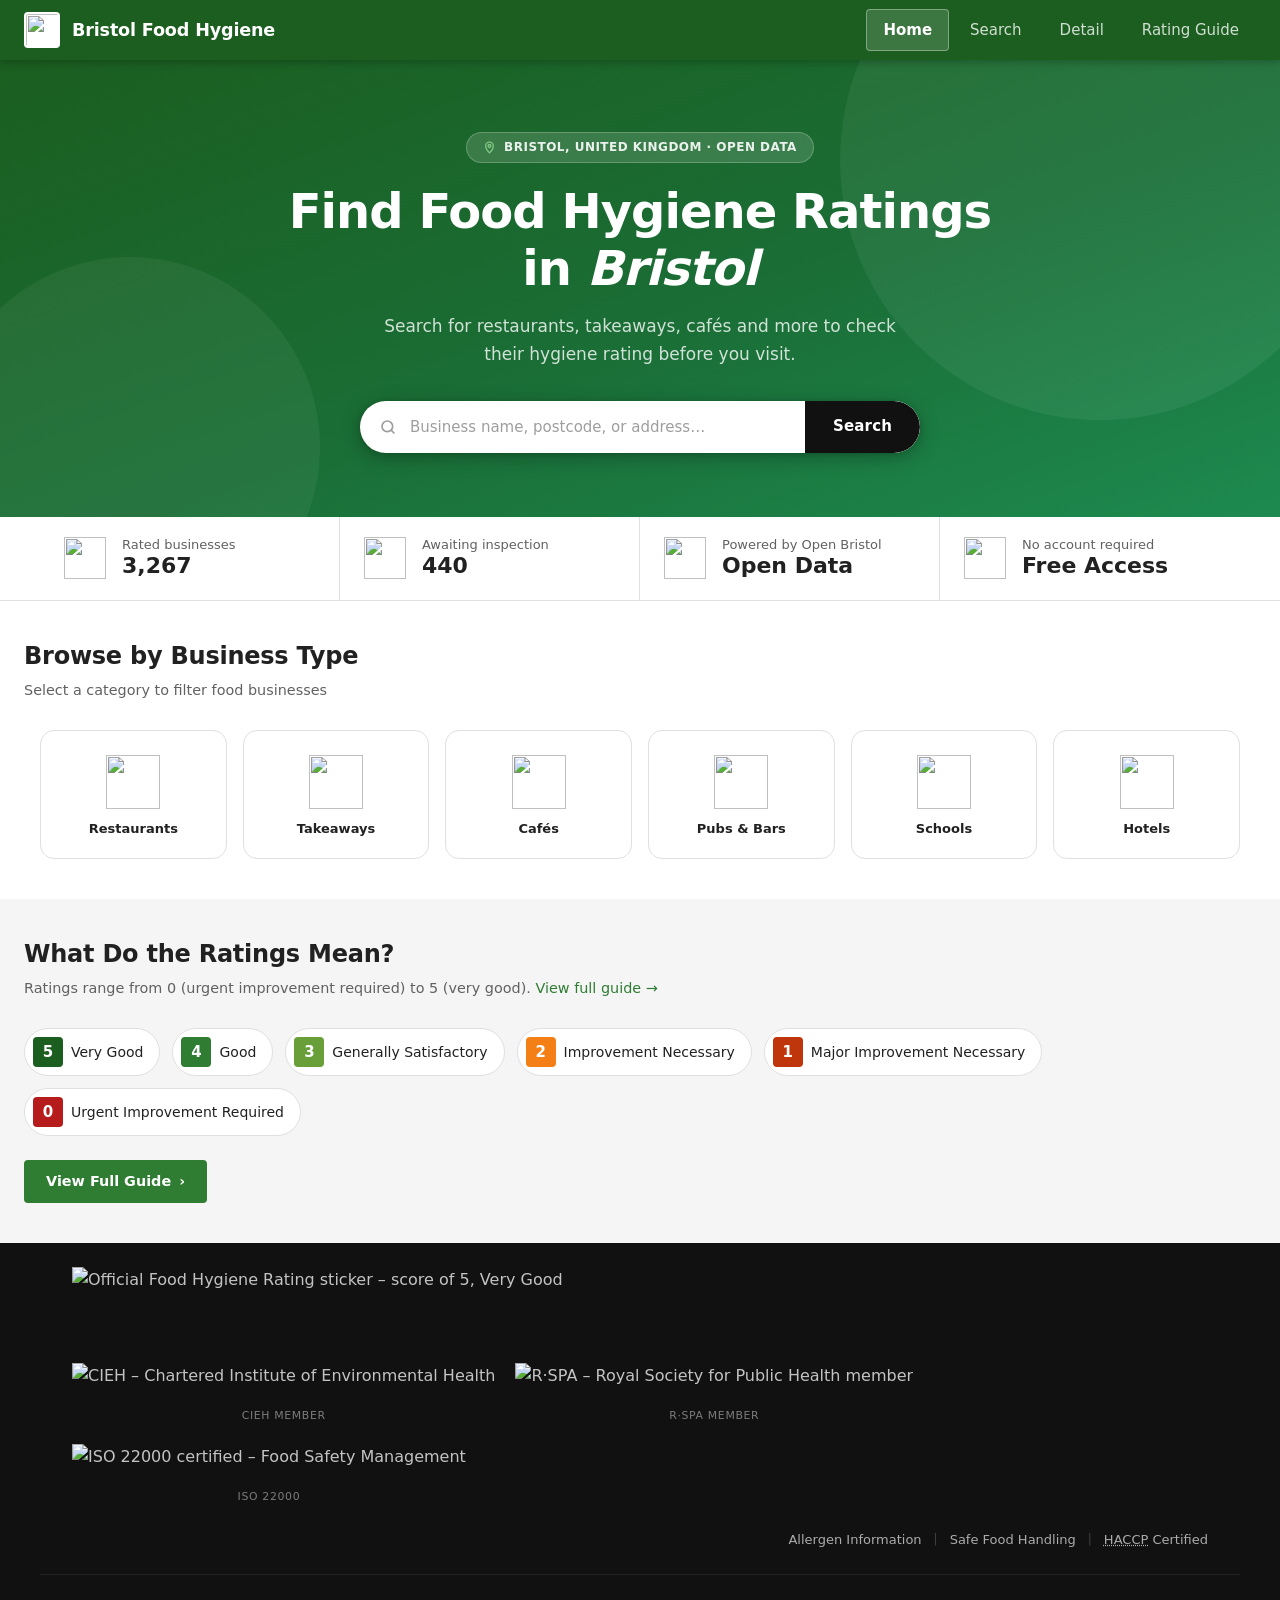
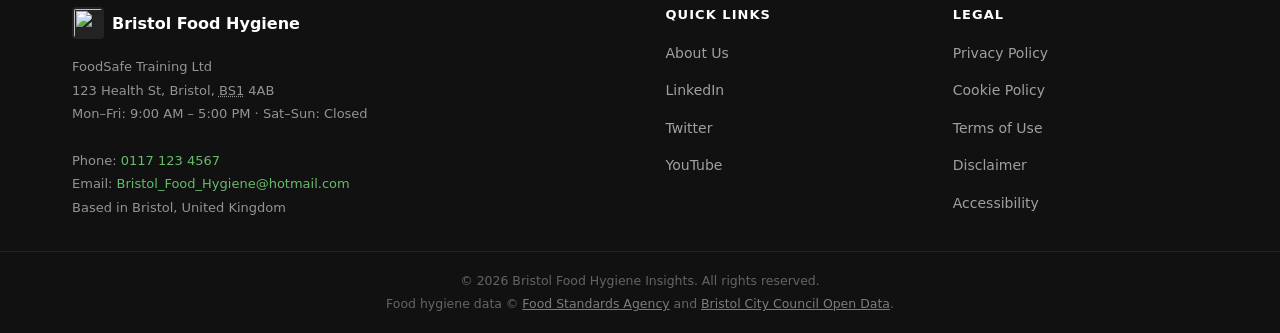
==== commit 55282dad: "Create index.html" ====
--- a/index.html
+++ b/index.html
@@ -1,557 +1,573 @@
 <!DOCTYPE html>
 <!--
-  File: index.html
-  Project: Bristol Food Hygiene Ratings
-  Version: 1.3.0
-  Author: Nadira Ali Robleh
-  Last updated: 11/03/2026
-
-  About this file:
-  This is the homepage for my Bristol Food Hygiene web app. I have used this page
-  as the main entry point for users, so it introduces the purpose of the site,
-  gives a quick search option, and links people to the main areas of the system.
-
-  Semantic versioning:
-  - MAJOR version = big changes that affect the structure or behaviour of the page
-  - MINOR version = new features added without breaking existing parts
-  - PATCH version = small fixes, documentation updates, accessibility improvements
-
-  Version history:
-  - 1.0.0 = first homepage structure created
-  - 1.1.0 = added search area and navigation
-  - 1.2.0 = improved accessibility and responsive menu behaviour
-  - 1.3.0 = added implementation notes, code quality comments and clearer documentation
-
-  Implementation notes:
-  - I used semantic HTML5 elements to make the structure clearer and easier to maintain
-  - Styling is kept in Style.css so the presentation is separate from the content
-  - JavaScript is only used for small interactive features such as the mobile menu
-    and basic search validation
-  - I kept the homepage focused on usability, so users can search quickly or browse
-    by business type or rating
-
-  Code quality notes:
-  - I used clear class names to keep the layout organised
-  - I added defensive checks in JavaScript so the page does not break if an element
-    is missing
-  - Accessibility has been considered using labels, ARIA attributes, keyboard support
-    and a skip link
+  File:         index.html
+  Project:      Bristol Food Hygiene Ratings
+  Description:  Homepage. Includes the hero search form, key statistics bar,
+                business-type browse grid, and the rating-level pill navigation.
+  Author:       Nadira Ali Robleh
+  Last updated: 03/04/2026
+
+  Sections (in order):
+    1. <head>        - Meta tags, font links, stylesheet and favicon
+    2. skip-link     - Keyboard accessibility: jumps straight to #main-content
+    3. <header>      - Site branding, hamburger toggle, primary nav
+    4. hero          - Full-width search introduction with inline search form
+    5. stats-bar     - Four key statistics displayed in a horizontal grid
+    6. browse-section- Business-type category cards (restaurants, cafes, etc.)
+    7. ratings-section- Visual pill navigation for each rating level (0 to 5)
+    8. <footer>      - Certification badges, contact info, quick links, legal
+    9. <script>      - data.js then Main.js loaded in dependency order
 -->
 <html lang="en-GB">
 <head>
-  <meta charset="UTF-8" />
-  <meta name="viewport" content="width=device-width, initial-scale=1.0" />
-
-  <!-- Basic SEO and page metadata -->
-  <meta
-    name="description"
-    content="Bristol Food Hygiene Ratings – search for restaurants, takeaways, cafés and more to check their official Food Standards Agency hygiene rating before you visit."
-  />
-  <meta name="author" content="Bristol Food Hygiene Insights" />
-  <meta name="robots" content="index, follow" />
-
-  <!-- Open Graph tags help the page preview properly if shared online -->
-  <meta property="og:type" content="website" />
-  <meta property="og:title" content="Bristol Food Hygiene Ratings" />
-  <meta
-    property="og:description"
-    content="Search restaurants, takeaways, cafés and more across Bristol. Powered by Open Bristol open data."
-  />
-  <meta property="og:locale" content="en_GB" />
-
+  <!-- Standard character encoding and responsive viewport -->
+  <meta charset="UTF-8">
+  <meta name="viewport" content="width=device-width, initial-scale=1.0">
+
+  <!-- SEO meta tags: description used by search engines, author attribution -->
+  <meta name="description" content="Bristol Food Hygiene Ratings – search for restaurants, takeaways, cafés and more to check their official Food Standards Agency hygiene rating before you visit.">
+  <meta name="author" content="Bristol Food Hygiene Insights">
+
+  <!-- Tells search engines to index this page and follow its links -->
+  <meta name="robots" content="index, follow">
+
+  <!-- Open Graph tags: control how the page looks when shared on social media -->
+  <meta property="og:type" content="website">
+  <meta property="og:title" content="Bristol Food Hygiene Ratings">
+  <meta property="og:description" content="Search restaurants, takeaways, cafés and more across Bristol. Powered by Open Bristol open data.">
+  <meta property="og:locale" content="en_GB">
+
+  <!-- Browser tab title, written for both SEO and clarity -->
   <title>Bristol Food Hygiene Ratings | Find Safe Places to Eat in Bristol</title>
 
-  <!--
-    Preconnect is used here as a small performance improvement so the browser can
-    connect to Google Fonts earlier.
-  -->
-  <link rel="preconnect" href="https://fonts.googleapis.com" />
-  <link rel="preconnect" href="https://fonts.gstatic.com" crossorigin />
-  <link
-    href="https://fonts.googleapis.com/css2?family=Fraunces:opsz,wght@9..144,400;9..144,500;9..144,600;9..144,700&family=DM+Sans:opsz,wght@9..40,300;9..40,400;9..40,500;9..40,600;9..40,700;9..40,800&display=swap"
-    rel="stylesheet"
-  />
-
-  <!-- Main stylesheet for layout, colours, spacing and responsive design -->
-  <link rel="stylesheet" href="style.css" />
-  <link rel="icon" type="image/svg+xml" href="assets/icons/logo.png" />
+  <!-- Google Fonts: Fraunces for headings, DM Sans for body text.
+       preconnect hints let the browser open the connection early
+       before the actual font request fires. -->
+  <link rel="preconnect" href="https://fonts.googleapis.com">
+  <link rel="preconnect" href="https://fonts.gstatic.com" crossorigin>
+  <link href="https://fonts.googleapis.com/css2?family=Fraunces:opsz,wght@9..144,400;9..144,500;9..144,600;9..144,700&family=DM+Sans:opsz,wght@9..40,300;9..40,400;9..40,500;9..40,600;9..40,700;9..40,800&display=swap" rel="stylesheet">
+
+  <!-- Main stylesheet for the entire site -->
+  <link rel="stylesheet" href="css/Style.css">
+
+  <!-- Favicon: the small icon shown in the browser tab -->
+  <link rel="icon" type="image/png" href="Assets/Icons/Logo.png">
 </head>
 <body>
-  <!-- Skip link improves keyboard accessibility -->
+
+  <!-- Skip link: renders off-screen but becomes visible on keyboard focus.
+       Lets keyboard and screen-reader users jump straight past the header
+       to the main content without tabbing through every nav link. -->
   <a class="skip-link" href="#main-content">Skip to main content</a>
 
-  <!-- Site header with branding and primary navigation -->
-  <header class="site-header">
-    <section class="site-header__inner" aria-label="Site header">
-      <a class="site-header__brand" href="index.html" aria-label="Bristol Food Hygiene home">
-        <img
-          class="site-header__logo"
-          src="assets/icons/logo.png"
-          alt=""
-          aria-hidden="true"
-          width="38"
-          height="38"
-        />
-        <span class="site-header__name">Bristol Food Hygiene</span>
-      </a>
-
-      <!--
-        Mobile navigation button.
-        ARIA attributes are used here so screen readers can understand whether the
-        menu is open or closed.
-      -->
-      <button
-        class="nav-toggle"
-        type="button"
-        id="nav-toggle"
-        aria-controls="primary-nav"
-        aria-expanded="false"
-        aria-label="Open navigation menu"
-      >
-        <span class="nav-toggle__bar" aria-hidden="true"></span>
-        <span class="nav-toggle__bar" aria-hidden="true"></span>
-        <span class="nav-toggle__bar" aria-hidden="true"></span>
-      </button>
-
-      <nav class="primary-nav" id="primary-nav" aria-label="Primary navigation">
-        <ul class="primary-nav__list">
-          <li><a class="primary-nav__link primary-nav__link--active" href="index.html" aria-current="page">Home</a></li>
-          <li><a class="primary-nav__link" href="Search.html">Search</a></li>
-          <li><a class="primary-nav__link" href="Business-Detail.html">Business Detail</a></li>
-          <li><a class="primary-nav__link" href="Rating-Guide.html">Rating Guide</a></li>
-        </ul>
-      </nav>
-    </section>
+  <!-- ================================================================
+       SITE HEADER
+       Contains the brand logo link, hamburger toggle button, and the
+       primary navigation list.
+       aria-label="Site header" gives assistive technology a clear
+       landmark description.
+  ================================================================ -->
+  <header class="site-header" aria-label="Site header">
+
+    <!-- Brand link: wraps the logo image and site name together.
+         aria-label provides a meaningful description for screen readers
+         instead of reading out the image alt and span text separately. -->
+    <a class="site-header__brand" href="index.html" aria-label="Bristol Food Hygiene – go to homepage">
+      <!-- aria-hidden="true" prevents the logo image from being
+           announced by screen readers because the aria-label on the
+           parent <a> already describes the link destination. -->
+      <img class="site-header__logo" src="Assets/Icons/Logo.png" alt="" aria-hidden="true" width="38" height="38">
+      <span class="site-header__name">Bristol Food Hygiene</span>
+    </a>
+
+    <!-- Hamburger menu button: visible only on smaller screens.
+         aria-expanded is toggled between "true" and "false" by Main.js
+         to keep assistive technology informed of the menu state.
+         aria-controls references the nav element by its id. -->
+    <button class="nav-toggle" type="button" id="nav-toggle"
+            aria-controls="primary-nav" aria-expanded="false"
+            aria-label="Open navigation menu">
+      <!-- Three decorative bars form the hamburger icon visually.
+           aria-hidden="true" stops screen readers from announcing them. -->
+      <span class="nav-toggle__bar" aria-hidden="true"></span>
+      <span class="nav-toggle__bar" aria-hidden="true"></span>
+      <span class="nav-toggle__bar" aria-hidden="true"></span>
+    </button>
+
+    <!-- Primary navigation: the four main page links.
+         id="primary-nav" is referenced by the hamburger button's
+         aria-controls attribute above.
+         aria-current="page" marks the active link for screen readers. -->
+    <nav class="primary-nav" id="primary-nav" aria-label="Primary navigation">
+      <ul class="primary-nav__list">
+        <li><a class="primary-nav__link primary-nav__link--active" href="index.html" aria-current="page">Home</a></li>
+        <li><a class="primary-nav__link" href="Search.html">Search</a></li>
+        <li><a class="primary-nav__link" href="Business-Detail.html">Detail</a></li>
+        <li><a class="primary-nav__link" href="Rating-Guide.html">Rating Guide</a></li>
+      </ul>
+    </nav>
+
   </header>
 
-  <!-- Main page content starts here -->
+  <!-- ================================================================
+       MAIN CONTENT
+       id="main-content" is the target for the skip-link at the top
+       of the page.
+  ================================================================ -->
   <main id="main-content">
-    <!--
-      Hero section:
-      This is the first thing users see, so I used it to clearly explain the purpose
-      of the site and give them a direct search option.
-    -->
+
+    <!-- ============================================================
+         HERO SECTION
+         Full-width introductory section with a location pill, a
+         headline, a short strapline, and an inline search form.
+         aria-labelledby ties the section to its visible heading.
+    ============================================================ -->
     <section class="hero" aria-labelledby="hero-heading">
+
+      <!-- Decorative pill showing the geographical context of the data.
+           The SVG map-pin icon is purely decorative so it is hidden
+           from assistive technology with aria-hidden. -->
       <p class="hero__pill">
-        <svg
-          aria-hidden="true"
-          focusable="false"
-          width="13"
-          height="13"
-          viewBox="0 0 24 24"
-          fill="none"
-          stroke="currentColor"
-          stroke-width="2.5"
-          stroke-linecap="round"
-          stroke-linejoin="round"
-        >
+        <svg aria-hidden="true" focusable="false" width="13" height="13" viewBox="0 0 24 24"
+             fill="none" stroke="currentColor" stroke-width="2.5" stroke-linecap="round" stroke-linejoin="round">
+          <!-- Map pin path: teardrop shape pointing downwards -->
           <path d="M12 2C8.13 2 5 5.13 5 9c0 5.25 7 13 7 13s7-7.75 7-13c0-3.87-3.13-7-7-7z"></path>
+          <!-- Small circle inside the pin to indicate the point of interest -->
           <circle cx="12" cy="9" r="2.5"></circle>
         </svg>
         <span>Bristol, United Kingdom &middot; Open Data</span>
       </p>
 
-      <h1 class="hero__title" id="hero-heading">
-        Find Food Hygiene<br />
-        Ratings in <mark>Bristol</mark>
-      </h1>
-
-      <p class="hero__sub">
-        Search for restaurants, takeaways, cafés and more to check their hygiene rating before you visit.
-      </p>
-
-      <!--
-        Search form:
-        I used the GET method so the search query can be passed into Search.html
-        through the URL. This makes it simple and suitable for a search feature.
-      -->
-      <form
-        class="hero-form"
-        action="Search.html"
-        method="get"
-        role="search"
-        aria-label="Search for food businesses"
-        novalidate
-      >
+      <!-- hgroup wraps the main heading and its subheading together as
+           a single semantic unit, which is correct HTML usage here. -->
+      <hgroup>
+        <!-- id="hero-heading" is referenced by the section's
+             aria-labelledby so screen readers announce the section
+             name correctly when navigating by landmarks. -->
+        <h1 class="hero__title" id="hero-heading">
+          Find Food Hygiene Ratings<br>in <mark>Bristol</mark>
+        </h1>
+        <p class="hero__sub">
+          Search for restaurants, takeaways, cafés and more to check their hygiene rating before you visit.
+        </p>
+      </hgroup>
+
+      <!-- Hero search form
+           action="Search.html" sends the query as a GET parameter (?q=)
+           to the search results page.
+           role="search" adds an ARIA landmark so screen-reader users
+           can jump straight to the search area.
+           novalidate disables browser-native validation so we can
+           handle it ourselves in Main.js with better UX messaging. -->
+      <form class="hero-form" action="Search.html" method="get" role="search"
+            aria-label="Search for food businesses" novalidate>
+
+        <!-- visually-hidden class positions the label off-screen but
+             keeps it accessible to screen readers.
+             The "for" attribute links it to the input below by id. -->
         <label class="visually-hidden" for="hero-search">
           Search by business name, postcode, or address
         </label>
 
-        <input
-          class="hero-form__input"
-          type="search"
-          id="hero-search"
-          name="q"
-          placeholder="Business name, postcode, or address…"
-          autocomplete="off"
-          spellcheck="false"
-          aria-describedby="hero-hint"
-          maxlength="200"
-          required
-        />
-
-        <button class="hero-form__btn" type="submit">
-          <svg
-            aria-hidden="true"
-            focusable="false"
-            width="16"
-            height="16"
-            viewBox="0 0 24 24"
-            fill="none"
-            stroke="currentColor"
-            stroke-width="2.5"
-            stroke-linecap="round"
-            stroke-linejoin="round"
-          >
+        <!-- Decorative magnifying-glass icon inside the input field.
+             aria-hidden prevents screen readers from announcing the SVG. -->
+        <span class="hero-form__icon" aria-hidden="true">
+          <svg width="16" height="16" viewBox="0 0 24 24" fill="none" stroke="currentColor"
+               stroke-width="2.5" stroke-linecap="round" stroke-linejoin="round">
             <circle cx="11" cy="11" r="8"></circle>
             <line x1="21" y1="21" x2="16.65" y2="16.65"></line>
           </svg>
-          <span>Search</span>
-        </button>
-
-        <!-- Live feedback area for validation messages -->
-        <p class="hero-form__hint" id="hero-hint" aria-live="polite"></p>
+        </span>
+
+        <!-- Search text input.
+             name="q" produces the ?q= query string parameter.
+             aria-describedby references the hint output below for
+             additional context announced to screen readers.
+             maxlength="200" prevents excessively long submissions. -->
+        <input class="hero-form__input" type="search" id="hero-search" name="q"
+               placeholder="Business name, postcode, or address…"
+               autocomplete="off" spellcheck="false"
+               aria-describedby="hero-hint" maxlength="200" required>
+
+        <!-- Form submit button -->
+        <button class="hero-form__btn" type="submit">Search</button>
+
+        <!-- Live region for hint or validation messages.
+             aria-live="polite" means screen readers announce changes
+             without interrupting what they are currently reading.
+             The "for" attribute links this output to the search input. -->
+        <output class="hero-form__hint" id="hero-hint" for="hero-search" aria-live="polite"></o>
+
       </form>
+
     </section>
 
-    <!--
-      Stats section:
-      This gives users a quick overview and helps the page feel more informative
-      and trustworthy.
-    -->
+    <!-- ============================================================
+         STATISTICS BAR
+         Four headline figures about the dataset displayed in a
+         responsive grid. The heading is visually hidden but present
+         for screen-reader landmark navigation.
+    ============================================================ -->
     <section class="stats-bar" aria-labelledby="stats-heading">
+
+      <!-- visually-hidden heading gives the section a name for
+           assistive technology without affecting the visual design. -->
       <h2 id="stats-heading" class="visually-hidden">Key statistics</h2>
+
       <ul class="stats-bar__grid">
+
+        <!-- Each list item is a single statistic: icon, label, value.
+             <figure> wraps the decorative icon; aria-hidden prevents
+             duplicate announcements since the <dl> already conveys
+             the same information. -->
         <li class="stats-bar__item">
-          <img
-            class="stats-bar__icon"
-            src="assets/icons/stat-rated.png"
-            alt=""
-            aria-hidden="true"
-            width="40"
-            height="40"
-            loading="lazy"
-          />
-          <p>
-            <strong class="stats-bar__num">3,015+</strong>
-            <span class="stats-bar__label">Rated businesses</span>
-          </p>
-        </li>
-
+          <figure class="stats-bar__figure" aria-hidden="true">
+            <img class="stats-bar__icon" src="Assets/Icons/Stastic.png" alt="" width="40" height="40" loading="lazy">
+          </figure>
+          <!-- dl / dt / dd grouping: semantically correct for a
+               key-value pair such as a label and its statistic. -->
+          <dl class="stats-bar__data">
+            <dt class="stats-bar__label">Rated businesses</dt>
+            <dd class="stats-bar__num">3,268</dd>
+          </dl>
+        </li>
+
+        <!-- Statistic: number of businesses awaiting their first inspection -->
         <li class="stats-bar__item">
-          <img
-            class="stats-bar__icon"
-            src="assets/icons/stat-new.png"
-            alt=""
-            aria-hidden="true"
-            width="40"
-            height="40"
-            loading="lazy"
-          />
-          <p>
-            <strong class="stats-bar__num">3,868</strong>
-            <span class="stats-bar__label">Registered premises</span>
-          </p>
-        </li>
-
+          <figure class="stats-bar__figure" aria-hidden="true">
+            <img class="stats-bar__icon" src="Assets/Icons/New_Businesses.png" alt="" width="40" height="40" loading="lazy">
+          </figure>
+          <dl class="stats-bar__data">
+            <dt class="stats-bar__label">Awaiting inspection</dt>
+            <dd class="stats-bar__num">443</dd>
+          </dl>
+        </li>
+
+        <!-- Statistic: data source credit -->
         <li class="stats-bar__item">
-          <img
-            class="stats-bar__icon"
-            src="assets/icons/stat-opendata.png"
-            alt=""
-            aria-hidden="true"
-            width="40"
-            height="40"
-            loading="lazy"
-          />
-          <p>
-            <strong class="stats-bar__num">Open Data</strong>
-            <span class="stats-bar__label">Powered by Open Bristol</span>
-          </p>
-        </li>
-
+          <figure class="stats-bar__figure" aria-hidden="true">
+            <img class="stats-bar__icon" src="Assets/Icons/Open_Data.png" alt="" width="40" height="40" loading="lazy">
+          </figure>
+          <dl class="stats-bar__data">
+            <dt class="stats-bar__label">Powered by Open Bristol</dt>
+            <dd class="stats-bar__num">Open Data</dd>
+          </dl>
+        </li>
+
+        <!-- Statistic: no registration needed to use the site -->
         <li class="stats-bar__item">
-          <img
-            class="stats-bar__icon"
-            src="assets/icons/stat-free.png"
-            alt=""
-            aria-hidden="true"
-            width="40"
-            height="40"
-            loading="lazy"
-          />
-          <p>
-            <strong class="stats-bar__num">Free Access</strong>
-            <span class="stats-bar__label">No account required</span>
-          </p>
-        </li>
+          <figure class="stats-bar__figure" aria-hidden="true">
+            <img class="stats-bar__icon" src="Assets/Icons/Free_Acces.png" alt="" width="40" height="40" loading="lazy">
+          </figure>
+          <dl class="stats-bar__data">
+            <dt class="stats-bar__label">No account required</dt>
+            <dd class="stats-bar__num">Free Access</dd>
+          </dl>
+        </li>
+
       </ul>
+
     </section>
 
-    <!--
-      Browse section:
-      This gives people another way into the system without needing to type a search.
-      I included common business categories to make browsing easier.
-    -->
+    <!-- ============================================================
+         BROWSE BY BUSINESS TYPE
+         A grid of category cards. Each card links to Search.html with
+         a pre-applied ?type= query parameter to pre-filter the results.
+    ============================================================ -->
     <section class="browse-section" aria-labelledby="browse-heading">
-      <article class="browse-section__inner">
-        <p class="section-label">Explore</p>
+
+      <hgroup>
         <h2 class="section-title" id="browse-heading">Browse by Business Type</h2>
-        <p class="section-sub">Select a category to explore food businesses across Bristol</p>
-
-        <ul class="type-grid" aria-label="Business type categories">
-          <li>
-            <a class="type-card" href="Search.html?type=restaurant" aria-label="Browse restaurants and cafés">
-              <img class="type-card__icon" src="assets/icons/type-restaurant.png" alt="" aria-hidden="true" loading="lazy" />
-              <span class="type-card__name">Restaurants</span>
-              <span class="type-card__count">Restaurants &amp; Cafés</span>
-            </a>
-          </li>
-
-          <li>
-            <a class="type-card" href="Search.html?type=takeaway" aria-label="Browse takeaways">
-              <img class="type-card__icon" src="assets/icons/type-takeaway.png" alt="" aria-hidden="true" loading="lazy" />
-              <span class="type-card__name">Takeaways</span>
-              <span class="type-card__count">Takeaway &amp; Sandwich</span>
-            </a>
-          </li>
-
-          <li>
-            <a class="type-card" href="Search.html?type=restaurant" aria-label="Browse cafés">
-              <img class="type-card__icon" src="assets/icons/type-cafe.png" alt="" aria-hidden="true" loading="lazy" />
-              <span class="type-card__name">Cafés</span>
-              <span class="type-card__count">Cafés &amp; Canteens</span>
-            </a>
-          </li>
-
-          <li>
-            <a class="type-card" href="Search.html?type=pub-bar" aria-label="Browse pubs and bars">
-              <img class="type-card__icon" src="assets/icons/type-pub.png" alt="" aria-hidden="true" loading="lazy" />
-              <span class="type-card__name">Pubs &amp; Bars</span>
-              <span class="type-card__count">Pubs, Bars &amp; Nightclubs</span>
-            </a>
-          </li>
-
-          <li>
-            <a class="type-card" href="Search.html?type=school" aria-label="Browse schools">
-              <img class="type-card__icon" src="assets/icons/type-school.png" alt="" aria-hidden="true" loading="lazy" />
-              <span class="type-card__name">Schools</span>
-              <span class="type-card__count">Schools &amp; Colleges</span>
-            </a>
-          </li>
-
-          <li>
-            <a class="type-card" href="Search.html?type=hotel" aria-label="Browse hotels">
-              <img class="type-card__icon" src="assets/icons/type-hotel.png" alt="" aria-hidden="true" loading="lazy" />
-              <span class="type-card__name">Hotels</span>
-              <span class="type-card__count">Hotels &amp; B&amp;Bs</span>
-            </a>
-          </li>
-        </ul>
-      </article>
+        <p class="section-sub">Select a category to filter food businesses</p>
+      </hgroup>
+
+      <!-- Type card grid: each item is a linked card with an icon and label.
+           aria-label on each <a> provides a clear description of where
+           the link leads, supplementing the visible figcaption text. -->
+      <ul class="type-grid" aria-label="Business type categories">
+
+        <!-- Restaurant category card -->
+        <li>
+          <a class="type-card" href="Search.html?type=restaurant" aria-label="Browse restaurants">
+            <figure class="type-card__figure">
+              <!-- alt="" because the aria-label on the parent <a>
+                   already describes the link purpose fully. -->
+              <img class="type-card__icon" src="Assets/Icons/type-restaurant.png" alt="" aria-hidden="true" loading="lazy">
+              <figcaption class="type-card__name">Restaurants</figcaption>
+            </figure>
+          </a>
+        </li>
+
+        <!-- Takeaway category card -->
+        <li>
+          <a class="type-card" href="Search.html?type=takeaway" aria-label="Browse takeaways">
+            <figure class="type-card__figure">
+              <img class="type-card__icon" src="Assets/Icons/type-takeaway.png" alt="" aria-hidden="true" loading="lazy">
+              <figcaption class="type-card__name">Takeaways</figcaption>
+            </figure>
+          </a>
+        </li>
+
+        <!-- Cafe category card -->
+        <li>
+          <a class="type-card" href="Search.html?type=cafe" aria-label="Browse cafés">
+            <figure class="type-card__figure">
+              <img class="type-card__icon" src="Assets/Icons/type-cafe.png" alt="" aria-hidden="true" loading="lazy">
+              <figcaption class="type-card__name">Cafés</figcaption>
+            </figure>
+          </a>
+        </li>
+
+        <!-- Pub and bar category card -->
+        <li>
+          <a class="type-card" href="Search.html?type=pub-bar" aria-label="Browse pubs and bars">
+            <figure class="type-card__figure">
+              <img class="type-card__icon" src="Assets/Icons/type-pub.png" alt="" aria-hidden="true" loading="lazy">
+              <figcaption class="type-card__name">Pubs &amp; Bars</figcaption>
+            </figure>
+          </a>
+        </li>
+
+        <!-- School category card: includes canteens and catering on school premises -->
+        <li>
+          <a class="type-card" href="Search.html?type=school" aria-label="Browse schools">
+            <figure class="type-card__figure">
+              <img class="type-card__icon" src="Assets/Icons/School.png" alt="" aria-hidden="true" loading="lazy">
+              <figcaption class="type-card__name">Schools</figcaption>
+            </figure>
+          </a>
+        </li>
+
+        <!-- Hotel category card -->
+        <li>
+          <a class="type-card" href="Search.html?type=hotel" aria-label="Browse hotels">
+            <figure class="type-card__figure">
+              <img class="type-card__icon" src="Assets/Icons/type-hotel.png" alt="" aria-hidden="true" loading="lazy">
+              <figcaption class="type-card__name">Hotels</figcaption>
+            </figure>
+          </a>
+        </li>
+
+      </ul>
+
     </section>
 
-    <!--
-      Ratings section:
-      This helps users understand the meaning of the hygiene score and also gives
-      them quick links to filter by rating.
-    -->
+    <!-- ============================================================
+         RATINGS SECTION
+         Explains the 0 to 5 rating scale and provides quick-filter
+         pill links that pass a ?rating= parameter to Search.html.
+         The ordered list is reversed so it renders 5 down to 0 in
+         the HTML source order whilst displaying highest first visually.
+    ============================================================ -->
     <section class="ratings-section" aria-labelledby="ratings-heading">
-      <article class="ratings-section__inner">
-        <p class="section-label">Reference</p>
+
+      <hgroup>
         <h2 class="section-title" id="ratings-heading">What Do the Ratings Mean?</h2>
         <p class="section-sub">
           Ratings range from 0 (urgent improvement required) to 5 (very good).
           <a href="Rating-Guide.html">View full guide &rarr;</a>
         </p>
-
-        <ul class="rating-pills" aria-label="Hygiene rating score key">
-          <li><a class="rating-pill-link" href="Search.html?rating=5" aria-label="Rating 5 – Very Good"><span class="rp-num rp-5" aria-hidden="true">5</span> Very Good</a></li>
-          <li><a class="rating-pill-link" href="Search.html?rating=4" aria-label="Rating 4 – Good"><span class="rp-num rp-4" aria-hidden="true">4</span> Good</a></li>
-          <li><a class="rating-pill-link" href="Search.html?rating=3" aria-label="Rating 3 – Generally Satisfactory"><span class="rp-num rp-3" aria-hidden="true">3</span> Generally Satisfactory</a></li>
-          <li><a class="rating-pill-link" href="Search.html?rating=2" aria-label="Rating 2 – Improvement Necessary"><span class="rp-num rp-2" aria-hidden="true">2</span> Improvement Necessary</a></li>
-          <li><a class="rating-pill-link" href="Search.html?rating=1" aria-label="Rating 1 – Major Improvement Necessary"><span class="rp-num rp-1" aria-hidden="true">1</span> Major Improvement Necessary</a></li>
-          <li><a class="rating-pill-link" href="Search.html?rating=0" aria-label="Rating 0 – Urgent Improvement Required"><span class="rp-num rp-0" aria-hidden="true">0</span> Urgent Improvement Required</a></li>
-        </ul>
-
-        <p>
-          <a class="btn-guide" href="Rating-Guide.html">View Full Guide <span aria-hidden="true">›</span></a>
-        </p>
-      </article>
+      </hgroup>
+
+      <!-- Wrapping the pills in <nav> makes this a navigable landmark.
+           The <ol> is reversed so the source order is 5 -> 0 without
+           needing to reorder the items in CSS. -->
+      <nav aria-label="Filter results by hygiene rating">
+        <ol class="rating-pills" reversed aria-label="Hygiene rating score key">
+
+          <!-- Rating 5: Very Good (the highest possible score) -->
+          <li>
+            <a class="rating-pill-link" href="Search.html?rating=5" aria-label="Rating 5 – Very Good">
+              <!-- <data> pairs the visible number with a machine-readable [value].
+                   aria-hidden prevents screen readers announcing the number
+                   twice since it is already part of the aria-label above. -->
+              <data class="rp-num rp-5" value="5" aria-hidden="true">5</data>
+              Very Good
+            </a>
+          </li>
+
+          <!-- Rating 4: Good -->
+          <li>
+            <a class="rating-pill-link" href="Search.html?rating=4" aria-label="Rating 4 – Good">
+              <data class="rp-num rp-4" value="4" aria-hidden="true">4</data>
+              Good
+            </a>
+          </li>
+
+          <!-- Rating 3: Generally Satisfactory -->
+          <li>
+            <a class="rating-pill-link" href="Search.html?rating=3" aria-label="Rating 3 – Generally Satisfactory">
+              <data class="rp-num rp-3" value="3" aria-hidden="true">3</data>
+              Generally Satisfactory
+            </a>
+          </li>
+
+          <!-- Rating 2: Improvement Necessary -->
+          <li>
+            <a class="rating-pill-link" href="Search.html?rating=2" aria-label="Rating 2 – Improvement Necessary">
+              <data class="rp-num rp-2" value="2" aria-hidden="true">2</data>
+              Improvement Necessary
+            </a>
+          </li>
+
+          <!-- Rating 1: Major Improvement Necessary -->
+          <li>
+            <a class="rating-pill-link" href="Search.html?rating=1" aria-label="Rating 1 – Major Improvement Necessary">
+              <data class="rp-num rp-1" value="1" aria-hidden="true">1</data>
+              Major Improvement Necessary
+            </a>
+          </li>
+
+          <!-- Rating 0: Urgent Improvement Required (the lowest possible score) -->
+          <li>
+            <a class="rating-pill-link" href="Search.html?rating=0" aria-label="Rating 0 – Urgent Improvement Required">
+              <data class="rp-num rp-0" value="0" aria-hidden="true">0</data>
+              Urgent Improvement Required
+            </a>
+          </li>
+
+        </ol>
+      </nav>
+
+      <!-- Prominent call-to-action button linking to the full rating guide page -->
+      <a class="btn-guide" href="Rating-Guide.html">
+        View Full Guide <span aria-hidden="true">›</span>
+      </a>
+
     </section>
+
   </main>
 
-  <!--
-    Footer:
-    I used the footer to add trust signals, contact details, legal links and data
-    attribution so the site feels more complete and professional.
-  -->
+  <!-- ================================================================
+       SITE FOOTER
+       Divided into three sub-sections:
+         1. footer-certs  - FHRS badge, certification logos, compliance links
+         2. footer-main   - Brand/contact block, quick links, legal links
+         3. footer-copy   - Copyright notice and data attribution
+  ================================================================ -->
   <footer class="site-footer">
+
+    <!-- Certification and compliance strip across the top of the footer -->
     <section class="footer-certs" aria-label="Certifications and compliance">
-      <article class="footer-certs__inner">
-        <img
-          class="footer-certs__fhrs"
-          src="assets/icons/fhrs-rating-5.png"
-          alt="Official Food Hygiene Rating sticker – score of 5, Very Good"
-          loading="lazy"
-        />
-
-        <ul class="footer-certs__logos" aria-label="Certification badges">
-          <li class="footer-cert-badge">
-            <img src="assets/icons/cieh.png" alt="CIEH Member – Chartered Institute of Environmental Health" loading="lazy" />
-            <span>CIEH Member</span>
-          </li>
-          <li class="footer-cert-badge">
-            <img src="assets/icons/rspa.png" alt="R·SPA Member – Royal Society for Public Health" loading="lazy" />
-            <span>R·SPA Member</span>
-          </li>
-          <li class="footer-cert-badge">
-            <img src="assets/icons/iso22000.png" alt="ISO 22000 Certified – Food Safety Management" loading="lazy" />
-            <span>ISO 22000</span>
-          </li>
-        </ul>
-
-        <nav class="footer-certs__links" aria-label="Compliance links">
-          <a href="https://bristolfoodhygieneratings.substack.com/p/what-you-need-to-know-about-allergen" rel="noopener noreferrer" target="_blank">
-            Allergen Information <span class="visually-hidden">(opens in new tab)</span>
-          </a>
-          <span aria-hidden="true">|</span>
-          <a href="https://bristolfoodhygieneratings.substack.com/p/safe-food-handling-what-it-looks" rel="noopener noreferrer" target="_blank">
-            Safe Food Handling <span class="visually-hidden">(opens in new tab)</span>
-          </a>
-          <span aria-hidden="true">|</span>
-          <a href="https://bristolfoodhygieneratings.substack.com/p/haccp-certified-what-it-means-and" rel="noopener noreferrer" target="_blank">
-            HACCP Certified <span class="visually-hidden">(opens in new tab)</span>
-          </a>
-        </nav>
-      </article>
+
+      <!-- Official Food Hygiene Rating Scheme badge image -->
+      <img class="footer-certs__fhrs"
+           src="Assets/Icons/Food_Hygiene_Rating_Badge.png"
+           alt="Official Food Hygiene Rating sticker – score of 5, Very Good"
+           loading="lazy">
+
+      <!-- Third-party certification logos: CIEH, RSPA, ISO 22000 -->
+      <ul class="footer-certs__logos" aria-label="Certification badges">
+        <li class="footer-cert-badge">
+          <img src="Assets/Icons/cieh.png" alt="CIEH – Chartered Institute of Environmental Health" loading="lazy">
+          <span>CIEH Member</span>
+        </li>
+        <li class="footer-cert-badge">
+          <img src="Assets/Icons/rspa.png" alt="R·SPA – Royal Society for Public Health member" loading="lazy">
+          <span>R·SPA Member</span>
+        </li>
+        <li class="footer-cert-badge">
+          <img src="Assets/Icons/iso22000.png" alt="ISO 22000 certified – Food Safety Management" loading="lazy">
+          <span>ISO 22000</span>
+        </li>
+      </ul>
+
+      <!-- Compliance resource links: all open in a new tab.
+           visually-hidden "(opens in new tab)" text informs screen-reader
+           users of the behaviour without cluttering the visible label. -->
+      <nav class="footer-certs__links" aria-label="Compliance resources">
+        <a href="https://bristolfoodhygieneratings.substack.com/p/what-you-need-to-know-about-allergen" rel="noopener noreferrer" target="_blank">
+          Allergen Information
+          <span class="visually-hidden">(opens in new tab)</span>
+        </a>
+        <span aria-hidden="true">|</span>
+        <a href="https://bristolfoodhygieneratings.substack.com/p/safe-food-handling-what-it-looks" rel="noopener noreferrer" target="_blank">
+          Safe Food Handling
+          <span class="visually-hidden">(opens in new tab)</span>
+        </a>
+        <span aria-hidden="true">|</span>
+        <a href="https://bristolfoodhygieneratings.substack.com/p/haccp-certified-what-it-means-and" rel="noopener noreferrer" target="_blank">
+          <!-- <abbr> expands HACCP for users who may not know the acronym -->
+          <abbr title="Hazard Analysis and Critical Control Points">HACCP</abbr> Certified
+          <span class="visually-hidden">(opens in new tab)</span>
+        </a>
+      </nav>
+
     </section>
 
-    <section class="footer-main" aria-label="Footer content">
-      <section class="footer-brand" aria-label="Brand information">
-        <a class="footer-brand__link" href="index.html" aria-label="Bristol Food Hygiene return to home">
-          <img
-            class="footer-brand__logo"
-            src="assets/icons/logo.png"
-            alt=""
-            aria-hidden="true"
-            width="34"
-            height="34"
-          />
+    <!-- Main footer body: brand, quick links, legal links -->
+    <section class="footer-main" aria-label="Footer information">
+
+      <!-- Brand block with address and contact details.
+           <address> is semantically correct for contact information
+           associated with the nearest <article> or <body>, which in
+           this case is the organisation itself. -->
+      <section class="footer-brand" aria-label="Organisation contact information">
+        <a class="footer-brand__link" href="index.html" aria-label="Bristol Food Hygiene – return to homepage">
+          <img class="footer-brand__logo" src="Assets/Icons/Logo.png" alt="" aria-hidden="true" width="34" height="34">
           <span class="footer-brand__name">Bristol Food Hygiene</span>
         </a>
-
         <address class="footer-brand__addr">
-          FoodSafe Training Ltd<br />
-          123 Health St, Bristol, <abbr title="Postcode">BS1</abbr> 4AB<br />
-          Mon–Fri: 9:00 AM – 5:00 PM &middot; Sat–Sun: Closed<br /><br />
-          Phone: <a href="tel:+441171234567">0117 123 4567</a><br />
-          Email: <a href="mailto:contact@bristolfoodhygiene.co.uk">contact@bristolfoodhygiene.co.uk</a><br />
+          FoodSafe Training Ltd<br>
+          123 Health St, Bristol, <abbr title="Postcode">BS1</abbr> 4AB<br>
+          Mon–Fri: 9:00 AM – 5:00 PM &middot; Sat–Sun: Closed<br>
+          <br>
+          Phone: <a href="tel:+441171234567">0117 123 4567</a><br>
+          Email: <a href="mailto:Bristol_Food_Hygiene@hotmail.com">Bristol_Food_Hygiene@hotmail.com</a><br>
           Based in Bristol, United Kingdom
         </address>
       </section>
 
+      <!-- Quick links column: external pages and social media profiles -->
       <nav class="footer-nav" aria-label="Quick links">
         <h2 class="footer-nav__heading">Quick Links</h2>
         <ul class="footer-nav__list">
-          <li><a class="footer-nav__link" href="https://bristolfoodhygieneratings.substack.com/p/about-bristol-food-hygiene-ratings" rel="noopener noreferrer" target="_blank">About Us <span class="visually-hidden">(opens in new tab)</span></a></li>
-          <li><a class="footer-nav__link" href="https://www.linkedin.com/in/bristol-food-hygiene-" rel="noopener noreferrer" target="_blank">LinkedIn <span class="visually-hidden">(opens in new tab)</span></a></li>
-          <li><a class="footer-nav__link" href="https://twitter.com/FoodRating" rel="noopener noreferrer" target="_blank">Twitter <span class="visually-hidden">(opens in new tab)</span></a></li>
+          <li><a class="footer-nav__link" href="https://bristolfoodhygieneratings.substack.com/p/about-bristol-food-hygiene-ratings" rel="noopener noreferrer" target="_blank">About Us</a></li>
+          <li><a class="footer-nav__link" href="https://www.linkedin.com/in/bristol-food-hygiene-" rel="noopener noreferrer" target="_blank">LinkedIn</a></li>
+          <li><a class="footer-nav__link" href="https://twitter.com/FoodRating" rel="noopener noreferrer" target="_blank">Twitter</a></li>
+          <li><a class="footer-nav__link" href="https://www.youtube.com" rel="noopener noreferrer" target="_blank">YouTube</a></li>
         </ul>
       </nav>
 
+      <!-- Legal links column: policy and accessibility documents -->
       <nav class="footer-nav" aria-label="Legal information">
         <h2 class="footer-nav__heading">Legal</h2>
         <ul class="footer-nav__list">
-          <li><a class="footer-nav__link" href="https://bristolfoodhygieneratings.substack.com/p/privacy-policy" rel="noopener noreferrer" target="_blank">Privacy Policy <span class="visually-hidden">(opens in new tab)</span></a></li>
-          <li><a class="footer-nav__link" href="https://bristolfoodhygieneratings.substack.com/p/cookie-policy" rel="noopener noreferrer" target="_blank">Cookie Policy <span class="visually-hidden">(opens in new tab)</span></a></li>
-          <li><a class="footer-nav__link" href="https://bristolfoodhygieneratings.substack.com/p/terms-of-use" rel="noopener noreferrer" target="_blank">Terms of Use <span class="visually-hidden">(opens in new tab)</span></a></li>
-          <li><a class="footer-nav__link" href="https://bristolfoodhygieneratings.substack.com/p/disclaimer" rel="noopener noreferrer" target="_blank">Disclaimer <span class="visually-hidden">(opens in new tab)</span></a></li>
-          <li><a class="footer-nav__link" href="https://bristolfoodhygieneratings.substack.com/p/accessibility" rel="noopener noreferrer" target="_blank">Accessibility <span class="visually-hidden">(opens in new tab)</span></a></li>
+          <li><a class="footer-nav__link" href="https://bristolfoodhygieneratings.substack.com/p/privacy-policy" rel="noopener noreferrer" target="_blank">Privacy Policy</a></li>
+          <li><a class="footer-nav__link" href="https://bristolfoodhygieneratings.substack.com/p/cookie-policy" rel="noopener noreferrer" target="_blank">Cookie Policy</a></li>
+          <li><a class="footer-nav__link" href="https://bristolfoodhygieneratings.substack.com/p/terms-of-use" rel="noopener noreferrer" target="_blank">Terms of Use</a></li>
+          <li><a class="footer-nav__link" href="https://bristolfoodhygieneratings.substack.com/p/disclaimer" rel="noopener noreferrer" target="_blank">Disclaimer</a></li>
+          <li><a class="footer-nav__link" href="https://bristolfoodhygieneratings.substack.com/p/accessibility" rel="noopener noreferrer" target="_blank">Accessibility</a></li>
         </ul>
       </nav>
+
     </section>
 
-    <section class="footer-copy" aria-label="Copyright information">
-      <p>&copy; <time datetime="2026">2026</time> Bristol Food Hygiene Insights. All rights reserved.</p>
+    <!-- Copyright and data-attribution strip at the very bottom of the page.
+         <time datetime="2026"> gives the machine-readable year alongside
+         the human-readable copyright notice. -->
+    <div class="footer-copy">
+      <p>
+        &copy; <time datetime="2026">2026</time> Bristol Food Hygiene Insights. All rights reserved.
+      </p>
       <p>
         Food hygiene data &copy;
-        <a href="https://www.food.gov.uk/" rel="noopener noreferrer" target="_blank">
-          Food Standards Agency <span class="visually-hidden">(opens in new tab)</span>
-        </a>
+        <a href="https://www.food.gov.uk/" rel="noopener noreferrer" target="_blank">Food Standards Agency</a>
         and
-        <a href="https://opendata.bristol.gov.uk/datasets/7d0994dded2348d5aff6d419b0c76bb9_0/explore" rel="noopener noreferrer" target="_blank">
-          Bristol City Council Open Data <span class="visually-hidden">(opens in new tab)</span>
-        </a>
+        <a href="https://opendata.bristol.gov.uk/datasets/7d0994dded2348d5aff6d419b0c76bb9_0/explore" rel="noopener noreferrer" target="_blank">Bristol City Council Open Data</a>.
       </p>
-    </section>
+    </div>
+
   </footer>
 
-  <!--
-    JavaScript for small interactive features on the homepage.
-    I wrapped this in an IIFE so the variables do not leak into the global scope.
-    That helps keep the code cleaner.
-  -->
-  <script>
-    (function () {
-      // Get the menu button and navigation element once so they can be reused
-      var toggle = document.getElementById('nav-toggle');
-      var nav = document.getElementById('primary-nav');
-
-      // Defensive check so the script stops safely if the elements are not found
-      if (!toggle || !nav) return;
-
-      // Open and close the mobile navigation menu
-      toggle.addEventListener('click', function () {
-        var open = nav.classList.toggle('is-open');
-        toggle.setAttribute('aria-expanded', String(open));
-        toggle.setAttribute('aria-label', open ? 'Close navigation menu' : 'Open navigation menu');
-      });
-
-      // Close the menu if keyboard focus moves outside the header
-      document.addEventListener('focusin', function (e) {
-        var header = document.querySelector('.site-header');
-        if (header && !header.contains(e.target)) {
-          nav.classList.remove('is-open');
-          toggle.setAttribute('aria-expanded', 'false');
-          toggle.setAttribute('aria-label', 'Open navigation menu');
-        }
-      });
-
-      // Let users close the mobile menu using the Escape key
-      document.addEventListener('keydown', function (e) {
-        if (e.key === 'Escape' && nav.classList.contains('is-open')) {
-          nav.classList.remove('is-open');
-          toggle.setAttribute('aria-expanded', 'false');
-          toggle.setAttribute('aria-label', 'Open navigation menu');
-          toggle.focus();
-        }
-      });
-
-      // Basic validation for the homepage search form
-      var form = document.querySelector('.hero-form');
-      var input = document.getElementById('hero-search');
-      var hint = document.getElementById('hero-hint');
-
-      if (form && input && hint) {
-        form.addEventListener('submit', function (e) {
-          if (!input.value.trim()) {
-            e.preventDefault();
-            hint.textContent = 'Please enter a business name, postcode, or address';
-            input.focus();
-          } else {
-            hint.textContent = '';
-          }
-        });
-
-        // Clear the hint message as soon as the user starts typing
-        input.addEventListener('input', function () {
-          if (input.value.trim()) {
-            hint.textContent = '';
-          }
-        });
-      }
-    }());
-  </script>-e 
+  <!-- ================================================================
+       SCRIPTS
+       data.js must load before Main.js because Main.js depends on
+       the dataset and helper functions that data.js defines.
+       Both are placed at the bottom of <body> so the HTML is fully
+       parsed before the scripts execute.
+  ================================================================ -->
+  <script src="js/data.js"></script>
+  <script src="js/Main.js"></script>
 </body>
-</html>+</html>
--- a/css/Style.css
+++ b/css/Style.css
@@ -0,0 +1,2865 @@
+/*
+ * Style.css
+ * Bristol Food Hygiene Ratings
+ * Author: Nadira Ali Robleh
+ * Version: 3.2.0 — Visual polish pass: refined cards, typography, interactions
+ * Last updated: 24/03/2026
+ *
+ * ─────────────────────────────────────────────────────────────────────────────
+ * TABLE OF CONTENTS
+ * ─────────────────────────────────────────────────────────────────────────────
+ *  1.  CSS Custom Properties (Design Tokens)
+ *  2.  Reset & Base
+ *  3.  Accessibility Utilities
+ *  4.  Skip Link
+ *  5.  Site Header & Primary Navigation
+ *  6.  Mobile Nav Toggle
+ *  7.  HOMEPAGE — Hero Section
+ *  8.  HOMEPAGE — Hero Search Form
+ *  9.  HOMEPAGE — Statistics Bar
+ * 10.  HOMEPAGE — Browse by Business Type
+ * 11.  HOMEPAGE — What Do the Ratings Mean?
+ * 12.  SHARED — Site Footer
+ * 13.  SEARCH PAGE — Outer Layout & Page Title
+ * 14.  SEARCH PAGE — Search Bar
+ * 15.  SEARCH PAGE — Two-Column Layout
+ * 16.  SEARCH PAGE — Filter Panel
+ * 17.  SEARCH PAGE — Results Toolbar (chips + sort)
+ * 18.  SEARCH PAGE — Results List & Cards
+ * 19.  SEARCH PAGE — No-Results State
+ * 20.  SEARCH PAGE — Error Banner
+ * 21.  SEARCH PAGE — Pagination
+ * 22.  DETAIL PAGE — Page Layout
+ * 23.  DETAIL PAGE — Back Button
+ * 24.  DETAIL PAGE — Business Card (article)
+ * 25.  DETAIL PAGE — Detail Table (dl)
+ * 26.  DETAIL PAGE — Status Notices
+ * 27.  DETAIL PAGE — Right Sidebar
+ * 28.  RATING GUIDE — Page Hero Banner
+ * 29.  RATING GUIDE — Guide Wrap & Intro
+ * 30.  RATING GUIDE — In-Page TOC Nav
+ * 31.  RATING GUIDE — Rating Cards (ol > li > article)
+ * 32.  RATING GUIDE — Special Statuses Section
+ * 33.  SHARED — Rating Badge Colour System
+ * 34.  RESPONSIVE — Tablet (≤ 1023px)
+ * 35.  RESPONSIVE — Mobile (≤ 767px)
+ * ─────────────────────────────────────────────────────────────────────────────
+ */
+
+
+/* ═══════════════════════════════════════════════════════════════════════════
+   1.  CSS CUSTOM PROPERTIES
+   ═══════════════════════════════════════════════════════════════════════════
+   All design tokens are declared on :root so they are available globally.
+   Grouping them here means colours, spacing, and radii can be updated in
+   one place and the changes propagate throughout the whole stylesheet.
+*/
+:root {
+  /* ── Brand greens ──
+     A full tonal scale from near-black (950) to near-white (50).
+     Darker shades are used for the header and CTA backgrounds;
+     lighter shades are used for hover states and tinted surfaces. */
+  --green-950: #0d3b12;
+  --green-900: #1b5e20;
+  --green-800: #1d6b2c;
+  --green-700: #1d8a4f;
+  --green-600: #2e7d32;
+  --green-500: #388e3c;
+  --green-400: #4caf50;
+  --green-300: #66bb6a;
+  --green-200: #81C784;
+  --green-100: #e8f5e9;
+  --green-50:  #f1f8f2;
+
+  /* ── Rating badge exact colours ──
+     Each rating level has a dedicated background colour used consistently
+     across every badge, chip, and card border in the UI. */
+  --r5-bg: #1b5e20; /* Rating 5: Very Good (darkest green) */
+  --r4-bg: #2e7d32; /* Rating 4: Good */
+  --r3-bg: #689f38; /* Rating 3: Generally Satisfactory (yellow-green) */
+  --r2-bg: #F57F17; /* Rating 2: Improvement Necessary (amber) */
+  --r1-bg: #bf360c; /* Rating 1: Major Improvement Necessary (deep orange) */
+  --r0-bg: #b71c1c; /* Rating 0: Urgent Improvement Required (red) */
+
+  /* ── Status badge colours ──
+     Each status has its own background, text colour, and border colour.
+     Declared on a single line per status to keep them visually grouped. */
+  --status-rated-bg:    #e8f5e9; --status-rated-text:    #1b5e20; --status-rated-border: #a5d6a7;
+  --status-pending-bg:  #fff8e1; --status-pending-text:  #F57F17; --status-pending-border: #ffe082;
+  --status-awaiting-bg: #ede7f6; --status-awaiting-text: #4527a0; --status-awaiting-border: #b39ddb;
+  --status-exempt-bg:   #eceff1; --status-exempt-text:   #455a64; --status-exempt-border: #b0bec5;
+  --status-improve-bg:  #fff3e0; --status-improve-text:  #F57F17; --status-improve-border: #ffcc80;
+
+  /* ── Neutrals ──
+     Standard Material Design grey scale used for text, borders,
+     and background surfaces. */
+  --white:    #ffffff;
+  --grey-50:  #fafafa;
+  --grey-100: #f5f5f5;
+  --grey-200: #eeeeee;
+  --grey-300: #e0e0e0;
+  --grey-400: #bdbdbd;
+  --grey-500: #9e9e9e;
+  --grey-600: #757575;
+  --grey-700: #616161;
+  --grey-800: #424242;
+  --grey-900: #212121;
+
+  /* ── Semantic colour aliases ──
+     These map to greys above but use intent-based names so components
+     can be updated without hunting for raw hex values. */
+  --text-primary:   #212121; /* main body text */
+  --text-secondary: #616161; /* subdued labels and descriptions */
+  --text-muted:     #9e9e9e; /* placeholder text and meta info */
+  --border:         #e0e0e0; /* default border for cards and inputs */
+  --border-med:     #bdbdbd; /* slightly stronger border for inputs */
+  --surface:        #f5f5f5; /* light grey page surface */
+  --page-bg:        #ffffff; /* overall page background */
+
+  /* ── Alert colours ──
+     Used for banners, notices, and status badges.
+     Each set has a background, text colour, and border colour. */
+  --danger-bg:   #ffebee; --danger-text: #c62828; --danger-border: #ef9a9a;
+  --warning-bg:  #fff8e1; --warning-text:#F57F17; --warning-border:#ffe082;
+  --info-bg:     #e3f2fd; --info-text:   #1565c0; --info-border:   #90caf9;
+  --purple-bg:   #ede7f6; --purple-text: #4527a0; --purple-border: #b39ddb;
+
+  /* ── Typography ──
+     Both display and body use the same stack so that headings and
+     body copy feel unified. Inter is loaded via Google Fonts. */
+  --font-display: 'Inter', system-ui, -apple-system, sans-serif;
+  --font-body:    'Inter', system-ui, -apple-system, sans-serif;
+
+  /* ── Spacing scale ──
+     Based on a 0.25rem (4px) base unit. Used consistently so that
+     margins, padding, and gaps all align to the same grid. */
+  --sp-1: 0.25rem;  /*  4px */
+  --sp-2: 0.5rem;   /*  8px */
+  --sp-3: 0.75rem;  /* 12px */
+  --sp-4: 1rem;     /* 16px */
+  --sp-5: 1.25rem;  /* 20px */
+  --sp-6: 1.5rem;   /* 24px */
+  --sp-7: 1.75rem;  /* 28px */
+  --sp-8: 2rem;     /* 32px */
+  --sp-10: 2.5rem;  /* 40px */
+  --sp-12: 3rem;    /* 48px */
+  --sp-14: 3.5rem;  /* 56px */
+  --sp-16: 4rem;    /* 64px */
+
+  /* ── Layout ── */
+  --max-w: 1200px;  /* maximum content width used across all page wrappers */
+  --header-h: 60px; /* fixed header height referenced by sticky/offset calculations */
+
+  /* ── Radii ──
+     A scale from hairline (xs) to pill (full circle).
+     Consistent use of these tokens keeps corner rounding uniform. */
+  --r-xs:   2px;
+  --r-sm:   4px;
+  --r-md:   6px;
+  --r-lg:   8px;
+  --r-xl:   14px;
+  --r-2xl:  18px;
+  --r-pill: 24px; /* used for pill-shaped badges and buttons */
+
+  /* ── Shadows — richer for polished look ──
+     Multiple levels give components a sense of elevation.
+     --shadow-card-hover is used exclusively on interactive card states. */
+  --shadow-xs: 0 1px 2px rgba(0,0,0,.05);
+  --shadow-sm: 0 2px 8px rgba(0,0,0,.1);
+  --shadow-md: 0 2px 8px rgba(0,0,0,.1);
+  --shadow-lg: 0 2px 8px rgba(0,0,0,.1);
+  --shadow-card-hover: 0 4px 16px rgba(0,0,0,.15);
+
+  /* ── Transitions ──
+     Three speeds for micro-interactions, used consistently throughout.
+     --t      is the snappiest (hover colour changes).
+     --t-md   is the default for transforms and box-shadows.
+     --t-lg   is reserved for slower animations like the mobile nav. */
+  --t: 150ms ease;
+  --t-md: 200ms ease;
+  --t-lg: 280ms ease;
+}
+
+
+/* ═══════════════════════════════════════════════════════════════════════════
+   2.  RESET & BASE
+   ═══════════════════════════════════════════════════════════════════════════
+   A lightweight reset that normalises browser defaults without removing
+   useful UA styles. Each rule is kept minimal and purposeful.
+*/
+
+/* Universal box-sizing: border-box ensures padding and borders are included
+   in an element's declared width, preventing layout overflow surprises. */
+*, *::before, *::after {
+  box-sizing: border-box;
+  margin: 0;
+  padding: 0;
+}
+
+html {
+  scroll-behavior: smooth;            /* enables smooth anchor scrolling */
+  -webkit-text-size-adjust: 100%;     /* prevents iOS auto-adjusting text on rotation */
+  text-size-adjust: 100%;
+  font-size: 16px;                    /* explicit root size; 1rem = 16px */
+}
+
+body {
+  font-family: var(--font-body);
+  font-size: 1rem;
+  line-height: 1.6;
+  color: var(--text-primary);
+  background-color: var(--page-bg);
+  min-height: 100vh;
+  display: flex;
+  flex-direction: column;            /* footer is pushed to the bottom of the viewport */
+  -webkit-font-smoothing: antialiased;      /* smoother rendering on macOS/iOS */
+  -moz-osx-font-smoothing: grayscale;       /* smoother rendering on Firefox/macOS */
+}
+
+/* flex: 1 on <main> fills the remaining vertical space in the column layout
+   above, ensuring the footer always sits at the bottom of the page. */
+main { flex: 1; }
+
+/* Prevent images from overflowing their containers */
+img { display: block; max-width: 100%; height: auto; }
+
+/* Global link style: green brand colour with a smooth colour transition */
+a {
+  color: var(--green-600);
+  text-decoration: underline;
+  transition: color var(--t);
+}
+a:hover { color: var(--green-900); }
+
+/* Remove default list styles; specific components apply their own layout */
+ul, ol { list-style: none; }
+
+/* Normalise button so all buttons start from a blank slate */
+button {
+  font-family: inherit;  /* buttons do not inherit font-family by default */
+  cursor: pointer;
+  border: none;
+  background: none;
+  line-height: 1;
+}
+
+/* Normalise form controls to match body font */
+input, select, textarea {
+  font-family: inherit;
+  font-size: inherit;
+  line-height: inherit;
+}
+
+/* Heading baseline: tight line-height suits large display text */
+h1, h2, h3, h4, h5 { line-height: 1.25; font-weight: 700; }
+
+/* <address> is used for contact info; remove the default italic style */
+address { font-style: normal; }
+
+/* Consistent horizontal rule style */
+hr { border: none; border-top: 1px solid var(--border); margin: 0; }
+
+/* <abbr> titles: dotted underline signals an expandable abbreviation */
+abbr[title] { text-decoration: underline dotted; cursor: help; }
+
+/* <meter> defaults to inline; display:block avoids phantom space beneath */
+meter { display: block; }
+
+/* Remove browser-native spin buttons on number inputs for a cleaner look */
+input[type="number"]::-webkit-inner-spin-button,
+input[type="number"]::-webkit-outer-spin-button { -webkit-appearance: none; appearance: none; }
+
+
+/* ═══════════════════════════════════════════════════════════════════════════
+   3.  ACCESSIBILITY UTILITIES
+   ═══════════════════════════════════════════════════════════════════════════
+   Utility classes and global focus styles that apply across every page.
+*/
+
+/*
+  .visually-hidden
+  Hides content from the visual layout whilst keeping it fully accessible
+  to screen readers and other assistive technology.
+  Used on: labels for icon-only inputs, skip-link destinations, meter
+  elements that duplicate visible content, and decorative headings.
+
+  The clip-path + 1px dimensions technique is preferred over older
+  clip:rect() because it handles right-to-left layouts correctly and
+  does not require position:absolute to trigger clipping.
+  !important on every property prevents accidental overrides from
+  higher-specificity component rules.
+*/
+.visually-hidden {
+  position: absolute !important;
+  width: 1px !important;
+  height: 1px !important;
+  padding: 0 !important;
+  margin: -1px !important;
+  overflow: hidden !important;
+  clip-path: inset(50%) !important;
+  white-space: nowrap !important;
+  border: 0 !important;
+}
+
+/*
+  Global keyboard focus ring.
+  :focus-visible only shows the ring when the user is navigating by
+  keyboard, not when clicking with a mouse, giving sighted mouse users
+  a cleaner UI whilst fully supporting keyboard-only navigation.
+*/
+:focus-visible {
+  outline: 3px solid var(--green-500);
+  outline-offset: 2px;
+  border-radius: var(--r-sm);
+}
+
+/* Suppress the outline for pointer interactions where :focus-visible
+   would not show it anyway. This two-rule pattern covers all browsers. */
+:focus:not(:focus-visible) { outline: none; }
+
+
+/* ═══════════════════════════════════════════════════════════════════════════
+   4.  SKIP LINK
+   ═══════════════════════════════════════════════════════════════════════════
+   The skip link allows keyboard users to bypass the site header navigation
+   and jump directly to the main content area. It is positioned off-screen
+   (top: -100px) so sighted mouse users never see it. When a keyboard user
+   tabs to it, :focus moves it on-screen so it becomes visible and usable.
+*/
+.skip-link {
+  position: absolute;
+  top: -100px;              /* hidden above the viewport by default */
+  left: var(--sp-4);
+  z-index: 9999;            /* must sit above every other element including the sticky header */
+  padding: var(--sp-2) var(--sp-5);
+  background: var(--green-600);
+  color: var(--white);
+  font-size: 0.875rem;
+  font-weight: 600;
+  border-radius: var(--r-sm);
+  text-decoration: none;
+  transition: top var(--t);  /* smooth slide down when it receives focus */
+}
+
+/* When focused, drop the link into view at the top of the screen */
+.skip-link:focus { top: var(--sp-3); }
+
+
+/* ═══════════════════════════════════════════════════════════════════════════
+   5.  SITE HEADER & PRIMARY NAVIGATION
+   ═══════════════════════════════════════════════════════════════════════════
+   The header is sticky so it remains visible as the user scrolls.
+   z-index: 200 ensures it sits above all page content and the mobile nav
+   backdrop, which is at the same z-index level.
+*/
+.site-header {
+  position: sticky;
+  top: 0;
+  z-index: 200;
+  display: flex;
+  align-items: center;
+  height: var(--header-h);       /* fixed height used by offset calculations elsewhere */
+  padding: 0 var(--sp-6);
+  background-color: var(--green-900);
+  box-shadow: 0 2px 8px rgba(0,0,0,.25);  /* subtle drop shadow to separate header from content */
+}
+
+/* Brand link: logo + site name side by side.
+   margin-right: auto pushes the nav to the far right of the header. */
+.site-header__brand {
+  display: flex;
+  align-items: center;
+  gap: var(--sp-3);
+  text-decoration: none;
+  flex-shrink: 0;
+  margin-right: auto;  /* creates space between brand and nav */
+}
+
+/* Logo image: fixed square with a white background so the icon shows
+   clearly on the dark green header regardless of its transparency. */
+.site-header__logo {
+  width: 36px;
+  height: 36px;
+  border-radius: var(--r-sm);
+  object-fit: contain;
+  background: var(--white);
+  padding: 2px;
+}
+
+/* Site name text: slightly tighter tracking suits the display treatment */
+.site-header__name {
+  font-family: var(--font-display);
+  font-size: 1.1rem;
+  font-weight: 700;
+  color: var(--white);
+  white-space: nowrap;     /* prevents the name wrapping on narrow desktop viewports */
+  letter-spacing: -0.01em;
+}
+
+/* margin-left: auto pushes the nav list to the right edge */
+.primary-nav { margin-left: auto; }
+
+/* Horizontal list with a small gap between each nav item */
+.primary-nav__list {
+  display: flex;
+  align-items: center;
+  gap: var(--sp-1);
+}
+
+/* Individual nav link: transparent border by default so active state
+   can add a visible border without causing layout shift. */
+.primary-nav__link {
+  display: inline-block;
+  padding: var(--sp-2) var(--sp-4);
+  color: rgba(255,255,255,.80);  /* slightly transparent white for inactive state */
+  font-size: 0.9375rem;
+  font-weight: 500;
+  text-decoration: none;
+  border-radius: var(--r-sm);
+  border: 1px solid transparent;  /* holds space so border does not cause reflow on hover */
+  transition: background var(--t), color var(--t), border-color var(--t);
+}
+
+/* Hover: slightly brighter background and full white text */
+.primary-nav__link:hover {
+  color: var(--white);
+  background: rgba(255,255,255,.12);
+}
+
+/* Active/current page link: distinct frosted-glass appearance.
+   aria-current="page" is set by HTML; the CSS modifier class is a fallback. */
+.primary-nav__link--active,
+.primary-nav__link[aria-current="page"] {
+  color: var(--white);
+  background: rgba(255,255,255,.15);
+  border-color: rgba(255,255,255,.35);  /* visible border distinguishes the active link */
+  font-weight: 600;
+}
+
+
+/* ═══════════════════════════════════════════════════════════════════════════
+   6.  MOBILE NAV TOGGLE
+   ═══════════════════════════════════════════════════════════════════════════
+   The hamburger button is hidden on desktop and shown only in the mobile
+   media query (section 35). The animation from three bars to an X is driven
+   by CSS transforms keyed off the aria-expanded attribute that Main.js sets.
+*/
+
+/* Hamburger button — hidden on desktop, shown via media query below */
+.nav-toggle {
+  display: none;                  /* desktop: invisible; shown in @media (max-width:767px) */
+  flex-direction: column;
+  justify-content: space-between;
+  width: 38px;
+  height: 38px;
+  padding: 9px 7px;
+  margin-left: auto;
+  background: transparent;
+  border: 1px solid rgba(255,255,255,.30);
+  border-radius: var(--r-sm);
+  cursor: pointer;
+  transition: background var(--t);
+  position: relative;
+  z-index: 202; /* above header (200) and nav panel (201) */
+}
+
+.nav-toggle:hover { background: rgba(255,255,255,.10); }
+
+/* Three bars */
+.nav-toggle__bar {
+  display: block;
+  width: 100%;
+  height: 2px;
+  background: var(--white);
+  border-radius: 2px;
+  transform-origin: center;
+  transition: transform .28s ease, opacity .28s ease;
+}
+
+/* Bars animate to × when open — JS sets aria-expanded="true" */
+
+/* Top bar rotates +45 degrees and shifts down to meet the centre */
+.nav-toggle[aria-expanded="true"] .nav-toggle__bar:nth-child(1) {
+  transform: translateY(8px) rotate(45deg);
+}
+/* Middle bar fades and collapses to nothing */
+.nav-toggle[aria-expanded="true"] .nav-toggle__bar:nth-child(2) {
+  opacity: 0;
+  transform: scaleX(0);
+}
+/* Bottom bar rotates -45 degrees and shifts up to meet the centre */
+.nav-toggle[aria-expanded="true"] .nav-toggle__bar:nth-child(3) {
+  transform: translateY(-8px) rotate(-45deg);
+}
+
+/* Backdrop scrim — element created by Main.js, styled here.
+   The scrim dims the page content when the mobile nav is open so the
+   navigation panel appears to float above the rest of the page.
+   It fades in via opacity transition; pointer-events: none stops it
+   blocking clicks before it becomes visible. */
+.nav-backdrop {
+  position: fixed;
+  inset: 0;                         /* covers the entire viewport */
+  background: rgba(0,0,0,.50);
+  z-index: 200; /* above page content, same level as header */
+  opacity: 0;
+  pointer-events: none;
+  transition: opacity .28s ease;
+}
+
+/* .is-visible is added by Main.js when the nav opens */
+.nav-backdrop.is-visible {
+  opacity: 1;
+  pointer-events: auto;             /* allows clicks on the backdrop to close the nav */
+}
+
+/* .primary-nav.is-open is declared ONLY inside @media (max-width:767px)
+   to prevent any cascade conflict with the desktop layout. */
+
+
+/* ═══════════════════════════════════════════════════════════════════════════
+   7.  HOMEPAGE — HERO SECTION
+   ═══════════════════════════════════════════════════════════════════════════
+   A full-width banner with a diagonal gradient background and two
+   decorative translucent circles created using ::before and ::after
+   pseudo-elements. overflow: hidden clips the circles at the edges.
+*/
+.hero {
+  position: relative;
+  overflow: hidden;    /* clips the ::before and ::after decorative circles */
+  background: linear-gradient(160deg, var(--green-900) 0%, #1a6e36 55%, var(--green-700) 100%);
+  padding: 72px var(--sp-6) 64px;
+  text-align: center;
+  color: var(--white);
+}
+
+/* Top-right decorative circle: a large translucent disc.
+   pointer-events: none ensures it never blocks clicks on content below. */
+.hero::before {
+  content: '';
+  position: absolute;
+  width: 520px;
+  height: 520px;
+  border-radius: 50%;
+  background: rgba(255,255,255,.06);
+  top: -160px;    /* partially off-screen at the top */
+  right: -80px;   /* partially off-screen at the right */
+  pointer-events: none;
+}
+
+/* Bottom-left decorative circle: a smaller companion disc */
+.hero::after {
+  content: '';
+  position: absolute;
+  width: 380px;
+  height: 380px;
+  border-radius: 50%;
+  background: rgba(255,255,255,.05);
+  bottom: -120px;   /* partially off-screen at the bottom */
+  left: -60px;      /* partially off-screen at the left */
+  pointer-events: none;
+}
+
+/* Location context pill shown above the main heading.
+   The frosted glass appearance (semi-transparent background + border)
+   works on the dark hero background. */
+.hero__pill {
+  display: inline-flex;
+  align-items: center;
+  gap: var(--sp-2);
+  padding: 5px var(--sp-4);
+  background: rgba(255,255,255,.14);
+  border: 1px solid rgba(255,255,255,.22);
+  border-radius: var(--r-pill);
+  font-size: 0.75rem;
+  font-weight: 600;
+  color: rgba(255,255,255,.90);
+  letter-spacing: 0.04em;
+  text-transform: uppercase;
+  margin-bottom: var(--sp-5);
+}
+
+/* The map-pin SVG inside the pill uses a lighter green for visual contrast */
+.hero__pill svg { color: var(--green-200); flex-shrink: 0; }
+
+/* Main hero heading: clamp() makes it fluid between a minimum (1.85rem)
+   and a maximum (3rem) based on the viewport width. */
+.hero__title {
+  font-family: var(--font-display);
+  font-size: clamp(1.85rem, 4.5vw, 3rem);
+  font-weight: 700;
+  line-height: 1.18;
+  color: var(--white);
+  margin-bottom: var(--sp-4);
+  letter-spacing: -0.02em;
+}
+
+/* <mark> inside the heading highlights "Bristol" in italic white.
+   background:none removes the default yellow highlight colour. */
+.hero__title mark { background: none; color: var(--white); font-style: italic; }
+
+/* Subheading: slightly transparent so it reads as secondary content */
+.hero__sub {
+  font-size: 1.0625rem;
+  color: rgba(255,255,255,.80);
+  max-width: 520px;
+  margin: 0 auto var(--sp-8);
+  line-height: 1.65;
+}
+
+/* Shared section heading used in browse and ratings sections on the homepage */
+.section-title {
+  font-family: var(--font-display);
+  font-size: 1.5rem;
+  font-weight: 700;
+  color: var(--text-primary);
+  margin-bottom: var(--sp-2);
+  letter-spacing: -0.01em;
+}
+
+/* Subdued paragraph immediately below a section heading */
+.section-sub {
+  font-size: 0.9rem;
+  color: var(--text-secondary);
+  margin-bottom: var(--sp-7);
+}
+
+/* Inline link inside .section-sub, e.g. "View full guide" */
+.section-sub a { color: var(--green-600); font-weight: 500; text-decoration: none; }
+.section-sub a:hover { text-decoration: underline; }
+
+
+/* ═══════════════════════════════════════════════════════════════════════════
+   8.  HOMEPAGE — HERO SEARCH FORM
+   ═══════════════════════════════════════════════════════════════════════════
+   A pill-shaped search bar centred in the hero section. The icon is
+   absolutely positioned inside the input field on the left. The submit
+   button rounds only its right corners to join flush with the pill outline.
+*/
+.hero-form {
+  position: relative;    /* establishes the containing block for the absolutely positioned icon */
+  display: flex;
+  align-items: stretch;  /* makes the button stretch to the full height of the input */
+  max-width: 560px;
+  margin: 0 auto;
+  background: var(--white);
+  border-radius: 50px;   /* full pill shape */
+  box-shadow: 0 4px 20px rgba(0,0,0,.28), 0 1px 4px rgba(0,0,0,.12);
+  overflow: hidden;       /* clips the button corners to the pill shape */
+}
+
+/* Magnifying-glass icon: absolutely positioned so it overlaps the input
+   without pushing the text. z-index: 1 ensures it sits above the input. */
+.hero-form__icon {
+  position: absolute;
+  left: 20px;
+  top: 50%;
+  transform: translateY(-50%);  /* vertically centred regardless of input height */
+  color: var(--grey-500);
+  pointer-events: none;         /* prevents the icon from blocking input clicks */
+  display: flex;
+  align-items: center;
+  z-index: 1;
+}
+
+/* Text input: padding-left accounts for the absolutely positioned icon */
+.hero-form__input {
+  flex: 1;
+  border: none;
+  outline: none;
+  padding: 14px 14px 14px 50px;  /* 50px left padding clears the icon */
+  font-size: 0.9375rem;
+  color: var(--text-primary);
+  background: transparent;
+  min-width: 0;   /* prevents flex children from overflowing their container */
+}
+
+.hero-form__input::placeholder { color: var(--grey-500); }
+/* Hide the browser's native clear button on search inputs */
+.hero-form__input::-webkit-search-cancel-button { display: none; }
+
+/* Submit button: right corners are rounded to complete the pill shape.
+   Dark background contrasts with the white input for clear affordance. */
+.hero-form__btn {
+  flex-shrink: 0;
+  padding: 14px 28px;
+  background: #111111;
+  color: var(--white);
+  font-size: 0.9375rem;
+  font-weight: 700;
+  letter-spacing: 0.01em;
+  border-radius: 0 50px 50px 0;  /* right side only, joins the pill */
+  transition: background var(--t);
+  border: none;
+  cursor: pointer;
+}
+
+.hero-form__btn:hover { background: #2e2e2e; }
+
+/* Hint text displayed below the input after a failed validation attempt.
+   Positioned absolutely so it does not affect the form's height. */
+.hero-form__hint {
+  display: block;
+  position: absolute;
+  top: calc(100% + 8px);  /* 8px gap below the form */
+  left: 50px;
+  right: 0;
+  font-size: 0.8rem;
+  color: rgba(255,255,255,.75);
+  pointer-events: none;
+}
+
+/* A warning flag character prefixes any non-empty hint message */
+.hero-form__hint:not(:empty)::before { content: '⚑ '; }
+
+
+/* ═══════════════════════════════════════════════════════════════════════════
+   9.  HOMEPAGE — STATISTICS BAR
+   ═══════════════════════════════════════════════════════════════════════════
+   A horizontal strip immediately below the hero displaying four key
+   statistics in equal-width columns. A right border on each column (except
+   the last) creates a visual separator between items.
+*/
+.stats-bar {
+  background: var(--white);
+  border-bottom: 1px solid var(--border);  /* separates the bar from the content below */
+}
+
+/* Four equal columns up to the maximum content width */
+.stats-bar__grid {
+  display: grid;
+  grid-template-columns: repeat(4, 1fr);
+  max-width: var(--max-w);
+  margin: 0 auto;
+}
+
+/* Each statistic: icon on the left, label/value on the right.
+   A right border separates each item from its neighbour. */
+.stats-bar__item {
+  display: flex;
+  align-items: center;
+  gap: var(--sp-4);
+  padding: var(--sp-5) var(--sp-6);
+  border-right: 1px solid var(--border);
+}
+
+/* No right border on the last item to avoid a double border at the edge */
+.stats-bar__item:last-child { border-right: none; }
+
+/* Icon image: fixed square, does not stretch with the flex layout */
+.stats-bar__icon { width: 42px; height: 42px; object-fit: contain; flex-shrink: 0; }
+
+/* Numeric value: large and bold to draw the eye */
+.stats-bar__num { font-size: 1.375rem; font-weight: 700; color: var(--text-primary); line-height: 1.2; display: block; }
+
+/* Descriptive label below the number */
+.stats-bar__label { font-size: 0.8125rem; color: var(--text-secondary); display: block; line-height: 1.3; }
+
+
+/* ═══════════════════════════════════════════════════════════════════════════
+   10. HOMEPAGE — BROWSE BY BUSINESS TYPE
+   ═══════════════════════════════════════════════════════════════════════════
+   A six-column grid of category cards. Each card links to the search page
+   with a pre-applied type filter parameter. On tablet the grid collapses to
+   three columns; on mobile to two (see responsive sections below).
+*/
+.browse-section { padding: var(--sp-10) var(--sp-6); background: var(--white); }
+.browse-section hgroup { margin-bottom: var(--sp-7); }  /* space between heading group and the grid */
+
+/* Six equal columns for the six business type categories */
+.type-grid {
+  display: grid;
+  grid-template-columns: repeat(6, 1fr);
+  gap: var(--sp-4);
+  max-width: var(--max-w);
+  margin: 0 auto;
+}
+
+/* Individual type card: border lifts on hover via box-shadow and translateY */
+.type-card {
+  display: block;
+  text-decoration: none;
+  border: 1.5px solid var(--border);
+  border-radius: var(--r-xl);
+  background: var(--white);
+  transition: border-color var(--t), box-shadow var(--t), transform var(--t-md);
+  overflow: hidden;
+}
+
+/* Hover and focus: green border, shadow, and a subtle lift */
+.type-card:hover,
+.type-card:focus-visible {
+  border-color: var(--green-400);
+  box-shadow: var(--shadow-md);
+  transform: translateY(-2px);
+  text-decoration: none;
+  outline: none;  /* focus ring is handled by the border change */
+}
+
+/* Inner figure: icon stacked above the label */
+.type-card__figure {
+  display: flex;
+  flex-direction: column;
+  align-items: center;
+  gap: var(--sp-3);
+  padding: var(--sp-6) var(--sp-3) var(--sp-5);
+  margin: 0;
+}
+
+/* Category icon image */
+.type-card__icon { width: 54px; height: 54px; object-fit: contain; }
+
+/* Category name label below the icon */
+.type-card__name {
+  font-size: 0.8125rem;
+  font-weight: 600;
+  color: var(--text-primary);
+  text-align: center;
+  line-height: 1.3;
+}
+
+
+/* ═══════════════════════════════════════════════════════════════════════════
+   11. HOMEPAGE — WHAT DO THE RATINGS MEAN?
+   ═══════════════════════════════════════════════════════════════════════════
+   Rating pill links displayed as a horizontal wrapping row. Each pill
+   contains a coloured numeric badge and a text label. Clicking a pill
+   navigates to Search.html with a ?rating= pre-filter applied.
+*/
+/* Subtle grey background distinguishes this section from the white browse section */
+.ratings-section { padding: var(--sp-10) var(--sp-6); background: var(--grey-100); }
+.ratings-section hgroup { margin-bottom: var(--sp-7); }
+
+/* Wrapping flex row of pill links */
+.rating-pills {
+  display: flex;
+  flex-wrap: wrap;
+  gap: var(--sp-3);
+  justify-content: flex-start;
+  margin-bottom: var(--sp-6);
+  padding: 0;
+  max-width: var(--max-w);
+}
+
+/* Individual pill link */
+.rating-pill-link {
+  display: inline-flex;
+  align-items: center;
+  gap: var(--sp-2);
+  padding: var(--sp-2) var(--sp-4) var(--sp-2) var(--sp-2);  /* less left padding to accommodate the badge */
+  background: var(--white);
+  border: 1.5px solid var(--border);
+  border-radius: var(--r-pill);
+  color: var(--text-primary);
+  font-size: 0.875rem;
+  font-weight: 500;
+  text-decoration: none;
+  transition: border-color var(--t), box-shadow var(--t), transform var(--t-md);
+}
+
+/* Hover: green border highlight and subtle lift */
+.rating-pill-link:hover {
+  border-color: var(--green-400);
+  box-shadow: var(--shadow-sm);
+  transform: translateY(-1px);
+  color: var(--text-primary);
+  text-decoration: none;
+}
+
+/* Numeric badge inside each pill: coloured square with white number.
+   Uses the shared rating colour tokens (--r5-bg through --r0-bg). */
+.rp-num {
+  display: inline-flex;
+  align-items: center;
+  justify-content: center;
+  width: 30px;
+  height: 30px;
+  border-radius: var(--r-sm);
+  font-family: var(--font-display);
+  font-size: 0.9375rem;
+  font-weight: 700;
+  color: var(--white);
+  flex-shrink: 0;
+}
+
+/* Colour each badge according to its rating level */
+.rp-5 { background: var(--r5-bg); }
+.rp-4 { background: var(--r4-bg); }
+.rp-3 { background: var(--r3-bg); }
+.rp-2 { background: var(--r2-bg); }
+.rp-1 { background: var(--r1-bg); }
+.rp-0 { background: var(--r0-bg); }
+
+/* "View Full Guide" CTA button below the pills */
+.btn-guide {
+  display: inline-flex;
+  align-items: center;
+  gap: var(--sp-2);
+  padding: 10px 22px;
+  background: var(--green-600);
+  color: var(--white);
+  font-size: 0.9rem;
+  font-weight: 600;
+  border-radius: var(--r-sm);
+  text-decoration: none;
+  transition: background var(--t);
+}
+
+.btn-guide:hover { background: var(--green-700); color: var(--white); text-decoration: none; }
+
+
+/* ═══════════════════════════════════════════════════════════════════════════
+   12. SHARED — SITE FOOTER
+   ═══════════════════════════════════════════════════════════════════════════
+   The footer uses a very dark background (#111111) with translucent white
+   text for a premium, low-contrast feel on dark surfaces. It is divided
+   into three sub-sections:
+     1. .footer-certs  - certification badges and compliance links
+     2. .footer-main   - three-column brand/nav/legal grid
+     3. .footer-copy   - copyright and data attribution bar
+*/
+.site-footer {
+  background: #111111;
+  color: rgba(255,255,255,.75);  /* default text colour for all footer content */
+}
+
+/* Certification strip: FHRS badge, membership logos, and compliance links
+   laid out in a wrapping flex row */
+.footer-certs {
+  display: flex;
+  align-items: center;
+  flex-wrap: wrap;
+  gap: var(--sp-6);
+  padding: var(--sp-6) var(--sp-8);
+  border-bottom: 1px solid rgba(255,255,255,.08);  /* subtle separator above footer-main */
+  max-width: var(--max-w);
+  margin: 0 auto;
+  width: 100%;
+}
+
+/* FHRS sticker image: fixed height, auto width to preserve the aspect ratio */
+.footer-certs__fhrs { height: 72px; width: auto; object-fit: contain; flex-shrink: 0; }
+
+/* Certification logo row: CIEH, R-SPA, ISO 22000 */
+.footer-certs__logos { display: flex; gap: var(--sp-5); align-items: center; flex-wrap: wrap; }
+
+/* Individual certification badge: icon stacked above a small text label */
+.footer-cert-badge { display: flex; flex-direction: column; align-items: center; gap: 4px; }
+.footer-cert-badge img { height: 40px; width: auto; object-fit: contain; }
+/* Caption text: very subdued, all-caps, small tracking */
+.footer-cert-badge span { font-size: 0.68rem; color: rgba(255,255,255,.45); text-transform: uppercase; letter-spacing: 0.06em; text-align: center; }
+
+/* Compliance links: margin-left: auto pushes this group to the far right of the certs strip */
+.footer-certs__links { display: flex; align-items: center; gap: var(--sp-3); flex-wrap: wrap; margin-left: auto; }
+.footer-certs__links a { font-size: 0.8125rem; font-weight: 500; color: rgba(255,255,255,.65); text-decoration: none; transition: color var(--t); }
+.footer-certs__links a:hover { color: var(--white); }
+/* The pipe character used as a separator between links */
+.footer-certs__links span[aria-hidden] { color: rgba(255,255,255,.20); font-size: 0.75rem; }
+
+/* Main footer body: three-column grid (brand, quick links, legal) */
+.footer-main {
+  display: grid;
+  grid-template-columns: 2.2fr 1fr 1fr;  /* brand column is wider than the two nav columns */
+  gap: var(--sp-8);
+  padding: var(--sp-8);
+  max-width: var(--max-w);
+  margin: 0 auto;
+  width: 100%;
+}
+
+/* Brand column: logo link above the address block */
+.footer-brand__link { display: inline-flex; align-items: center; gap: var(--sp-2); text-decoration: none; margin-bottom: var(--sp-4); }
+.footer-brand__logo { width: 32px; height: 32px; object-fit: contain; border-radius: var(--r-sm); background: rgba(255,255,255,.08); padding: 2px; }
+.footer-brand__name { font-family: var(--font-display); font-size: 1rem; font-weight: 700; color: var(--white); }
+/* Address block: small, line-height 1.8 for comfortable multi-line reading */
+.footer-brand__addr { font-size: 0.8125rem; color: rgba(255,255,255,.55); line-height: 1.8; }
+/* Phone and email links inside the address block use the lighter green for legibility */
+.footer-brand__addr a { color: var(--green-300); text-decoration: none; }
+.footer-brand__addr a:hover { text-decoration: underline; }
+
+/* Navigation column headings: uppercase, high letter-spacing, very small */
+.footer-nav__heading { font-size: 0.8125rem; font-weight: 700; color: var(--white); text-transform: uppercase; letter-spacing: 0.08em; margin-bottom: var(--sp-4); }
+.footer-nav__list { display: flex; flex-direction: column; gap: var(--sp-3); }
+/* Nav links: subdued by default, white on hover */
+.footer-nav__link { font-size: 0.875rem; color: rgba(255,255,255,.60); text-decoration: none; transition: color var(--t); font-weight: 500; }
+.footer-nav__link:hover { color: var(--white); }
+
+/* Copyright bar at the very bottom of the footer */
+.footer-copy { display: block; padding: var(--sp-4) var(--sp-8); border-top: 1px solid rgba(255,255,255,.07); font-size: 0.78rem; color: rgba(255,255,255,.35); text-align: center; }
+.footer-copy p { margin: 3px 0; }  /* minimal spacing between the two copyright paragraphs */
+.footer-copy a { color: rgba(255,255,255,.45); text-decoration: underline; }
+.footer-copy a:hover { color: var(--white); }
+
+
+/* ═══════════════════════════════════════════════════════════════════════════
+   13. SEARCH PAGE — OUTER LAYOUT & PAGE TITLE
+   ═══════════════════════════════════════════════════════════════════════════
+   The search page has a single maximum-width wrapper that contains the
+   search bar, the two-column results layout, and the page heading.
+*/
+.search-page-wrap {
+  max-width: var(--max-w);
+  margin: 0 auto;
+  padding: var(--sp-7) var(--sp-6) var(--sp-12);
+}
+
+/* "Search Results" page heading */
+.page-title {
+  font-family: var(--font-display);
+  font-size: 1.75rem;
+  font-weight: 700;
+  color: var(--text-primary);
+  margin-bottom: var(--sp-5);
+  letter-spacing: -0.02em;
+}
+
+
+/* ═══════════════════════════════════════════════════════════════════════════
+   14. SEARCH PAGE — SEARCH BAR  (improved)
+   ═══════════════════════════════════════════════════════════════════════════
+   Inline search bar at the top of the search results page. A focus-within
+   rule applies a coloured ring to the entire bar when the input is focused,
+   giving a clear affordance for keyboard navigation.
+*/
+.search-bar-wrap { margin-bottom: var(--sp-4); }
+
+/* The bar itself: rounded rectangle with a medium border */
+.search-bar {
+  display: flex;
+  align-items: stretch;
+  background: var(--white);
+  border: 1.5px solid var(--border-med);
+  border-radius: var(--r-lg);
+  overflow: hidden;              /* clips button corners to the bar border-radius */
+  max-width: 660px;
+  box-shadow: var(--shadow-sm);
+  transition: border-color var(--t), box-shadow var(--t);
+}
+
+/* When any child (the input) is focused, the whole bar gets a green ring */
+.search-bar:focus-within {
+  border-color: var(--green-500);
+  box-shadow: 0 0 0 3px rgba(46,125,50,.12), var(--shadow-sm);
+}
+
+/* Icon wrapper: flex-aligned and given horizontal padding */
+.search-bar__icon {
+  display: flex;
+  align-items: center;
+  padding: 0 var(--sp-4);
+  color: var(--grey-500);
+  flex-shrink: 0;
+}
+
+/* The text input field inside the bar */
+.search-bar__input {
+  flex: 1;
+  border: none;
+  outline: none;
+  padding: 13px var(--sp-2);
+  font-size: 0.9375rem;
+  color: var(--text-primary);
+  background: transparent;
+  min-width: 0;
+}
+
+.search-bar__input::placeholder { color: var(--text-muted); }
+/* Hide the native clear button on webkit search inputs */
+.search-bar__input::-webkit-search-cancel-button { display: none; }
+
+/* Submit button: sits flush against the right edge of the bar */
+.search-bar__btn {
+  flex-shrink: 0;
+  padding: 13px var(--sp-7);
+  background: #111111;
+  color: var(--white);
+  font-size: 0.9375rem;
+  font-weight: 700;
+  letter-spacing: 0.01em;
+  transition: background var(--t);
+  border: none;
+  cursor: pointer;
+  white-space: nowrap;
+}
+
+.search-bar__btn:hover { background: #2a2a2a; }
+
+/* Results summary line below the search bar: updated live by data.js */
+.results-summary {
+  display: block;
+  font-size: 0.875rem;
+  color: var(--text-secondary);
+  padding: var(--sp-2) var(--sp-1);
+  line-height: 1.5;
+}
+
+/* Highlighted terms within the summary text */
+.results-summary mark { background: none; font-weight: 700; color: var(--text-primary); }
+.results-summary strong { font-weight: 700; color: var(--text-primary); }
+
+
+/* ═══════════════════════════════════════════════════════════════════════════
+   15. SEARCH PAGE — TWO-COLUMN LAYOUT
+   ═══════════════════════════════════════════════════════════════════════════
+   The search results area uses a two-column CSS grid: a fixed-width filter
+   sidebar on the left and a fluid results column on the right.
+   On tablet the grid collapses to a single column (see section 34).
+*/
+.results-layout {
+  display: grid;
+  grid-template-columns: 230px 1fr;  /* sidebar is 230px; results fill the remaining space */
+  gap: var(--sp-6);
+  align-items: start;    /* prevents the shorter column stretching to the height of the taller one */
+  margin-top: var(--sp-5);
+}
+
+
+/* ═══════════════════════════════════════════════════════════════════════════
+   16. SEARCH PAGE — FILTER PANEL  (improved)
+   ═══════════════════════════════════════════════════════════════════════════
+   Sticky filter sidebar. position: sticky with top offset keeps it visible
+   as the user scrolls through a long results list. On tablet it reverts to
+   position: static (see section 34).
+*/
+.filter-panel {
+  background: var(--white);
+  border: 1.5px solid var(--border);
+  border-radius: var(--r-xl);
+  overflow: hidden;
+  box-shadow: var(--shadow-sm);
+  position: sticky;
+  top: calc(var(--header-h) + var(--sp-4));  /* clears the sticky header */
+}
+
+/* "Filters" heading bar at the top of the panel */
+.filter-panel__head {
+  display: flex;
+  align-items: center;
+  gap: var(--sp-2);
+  padding: 12px var(--sp-5);
+  background: var(--green-900);   /* dark green matches the site header */
+  color: var(--white);
+  font-size: 0.8125rem;
+  font-weight: 700;
+  letter-spacing: 0.06em;
+  text-transform: uppercase;
+}
+
+/* Filter funnel SVG icon in the heading */
+.filter-panel__head svg { flex-shrink: 0; }
+
+/* Filter form: slight vertical padding inside the panel */
+.filter-form { padding: var(--sp-2) 0; }
+
+/* A fieldset groups either the rating checkboxes or the type checkboxes */
+.filter-fieldset {
+  border: none;
+  padding: var(--sp-3) var(--sp-4);
+  border-bottom: 1px solid var(--grey-100);  /* hairline separator between the two fieldsets */
+}
+
+/* No bottom border on the last fieldset to avoid a double border before the button */
+.filter-fieldset:last-of-type { border-bottom: none; }
+
+/* Legend acts as a section label above each group of checkboxes */
+.filter-fieldset__legend {
+  font-size: 0.6875rem;
+  font-weight: 800;
+  color: var(--text-muted);
+  text-transform: uppercase;
+  letter-spacing: 0.09em;
+  margin-bottom: var(--sp-3);
+  display: block;
+  width: 100%;
+}
+
+/* Vertical list of filter options */
+.filter-list { display: flex; flex-direction: column; gap: 1px; }
+.filter-list__item { width: 100%; }
+
+/* Each filter row is a clickable label wrapping its checkbox */
+.filter-label {
+  display: flex;
+  align-items: center;
+  gap: var(--sp-2);
+  padding: 7px var(--sp-2);
+  cursor: pointer;
+  border-radius: var(--r-md);
+  transition: background var(--t);
+  width: 100%;
+  font-size: 0.875rem;
+}
+
+/* Hover: very light green tint to show the row is interactive */
+.filter-label:hover { background: var(--green-50); }
+
+/* Native checkbox: accent-color applies the brand green to the tick */
+.filter-checkbox {
+  width: 16px;
+  height: 16px;
+  accent-color: var(--green-600);
+  cursor: pointer;
+  flex-shrink: 0;
+  margin: 0;
+}
+
+/* Label text: takes available space, pushing the count to the right */
+.filter-label__text { flex: 1; color: var(--text-primary); font-size: 0.875rem; line-height: 1.3; }
+
+/* Result count badge: tabular numerals so digits align even when the count changes */
+.filter-count {
+  font-size: 0.75rem;
+  font-weight: 600;
+  color: var(--text-muted);
+  min-width: 16px;
+  text-align: right;
+  flex-shrink: 0;
+  font-variant-numeric: tabular-nums;
+}
+
+/* Coloured rating badge inside filter */
+/* Small coloured square badge matching the rating number in the filter list */
+.r-badge {
+  display: inline-flex;
+  align-items: center;
+  justify-content: center;
+  width: 22px;
+  height: 22px;
+  border-radius: var(--r-sm);
+  font-size: 0.75rem;
+  font-weight: 700;
+  color: var(--white);
+  flex-shrink: 0;
+}
+
+/* One rule per rating level using the shared colour tokens */
+.r-badge--5 { background: var(--r5-bg); }
+.r-badge--4 { background: var(--r4-bg); }
+.r-badge--3 { background: var(--r3-bg); }
+.r-badge--2 { background: var(--r2-bg); }
+.r-badge--1 { background: var(--r1-bg); }
+.r-badge--0 { background: var(--r0-bg); }
+
+/* "Clear All Filters" button at the bottom of the panel.
+   width: calc() subtracts horizontal margins so the button fills the panel
+   with consistent gutters on both sides. */
+.clear-btn {
+  display: block;
+  width: calc(100% - var(--sp-8));
+  margin: var(--sp-3) var(--sp-4) var(--sp-4);
+  padding: 9px var(--sp-4);
+  background: var(--white);
+  border: 1.5px solid var(--green-400);
+  border-radius: var(--r-md);
+  color: var(--green-700);
+  font-size: 0.8125rem;
+  font-weight: 600;
+  text-align: center;
+  cursor: pointer;
+  transition: background var(--t), color var(--t), border-color var(--t);
+}
+
+/* Hover: light green fill to reinforce the interactive state */
+.clear-btn:hover {
+  background: var(--green-50);
+  color: var(--green-900);
+  border-color: var(--green-600);
+}
+
+
+/* ═══════════════════════════════════════════════════════════════════════════
+   17. SEARCH PAGE — RESULTS TOOLBAR  (improved active chips + sort)
+   ═══════════════════════════════════════════════════════════════════════════
+   A horizontal bar above the results list showing active filter chips
+   on the left and the sort dropdown on the right.
+*/
+.results-toolbar {
+  display: flex;
+  align-items: center;
+  gap: var(--sp-3);
+  flex-wrap: wrap;
+  margin-bottom: var(--sp-4);
+  padding-bottom: var(--sp-4);
+  border-bottom: 1.5px solid var(--border);  /* separates toolbar from results list */
+  min-height: 44px;   /* prevents the toolbar collapsing to nothing when no chips are shown */
+}
+
+/* Container for the active filter chip buttons.
+   flex: 1 lets it take available space, pushing the sort dropdown to the right. */
+.active-filters {
+  display: flex;
+  flex-wrap: wrap;
+  gap: var(--sp-2);
+  flex: 1;
+}
+
+/* Active chips — polished pill style.
+   Each chip is a <span class="active-chip"> inside a <li> generated by data.js.
+   The × button is <button class="active-chip__remove"> nested inside that span. */
+
+/* The pill wrapper: sits around the label text and the × button together */
+.active-chip {
+  display: inline-flex;
+  align-items: center;
+  gap: 5px;
+  padding: 5px 8px 5px 12px;
+  background: var(--green-50);
+  border: 1.5px solid var(--green-200);
+  border-radius: var(--r-pill);
+  color: var(--green-900);
+  font-size: 0.8125rem;
+  font-weight: 600;
+  font-family: inherit;
+  transition: background var(--t), border-color var(--t);
+}
+
+/* Hover: darken the whole chip */
+.active-chip:hover {
+  background: var(--green-100);
+  border-color: var(--green-400);
+}
+
+/* The × remove button inside each chip.
+   Rendered as a small circular icon-button with no background by default. */
+.active-chip__remove {
+  display: inline-flex;
+  align-items: center;
+  justify-content: center;
+  width: 18px;
+  height: 18px;
+  padding: 0;
+  margin: 0;
+  background: transparent;
+  border: none;
+  border-radius: 50%;
+  color: var(--green-600);
+  font-size: 1rem;
+  font-weight: 400;
+  line-height: 1;
+  cursor: pointer;
+  font-family: inherit;
+  flex-shrink: 0;
+  transition: background var(--t), color var(--t), transform var(--t);
+}
+
+/* The × symbol is CSS-generated so there is no duplicate character in the DOM */
+.active-chip__remove::after {
+  content: '×';
+}
+
+/* Hover: highlight the × circle */
+.active-chip__remove:hover {
+  background: var(--green-200);
+  color: var(--green-900);
+  transform: scale(1.2);
+}
+
+/* Keyboard focus ring on the × button */
+.active-chip__remove:focus-visible {
+  outline: 2px solid var(--green-500);
+  outline-offset: 1px;
+}
+
+/* Sort dropdown wrapper: aligned to the far right of the toolbar */
+.sort-wrap {
+  display: flex;
+  align-items: center;
+  gap: var(--sp-2);
+  flex-shrink: 0;
+  margin-left: auto;
+}
+
+/* "Sort by:" label text */
+.sort-lbl { font-size: 0.8125rem; color: var(--text-secondary); font-weight: 500; white-space: nowrap; }
+
+/* Sort select element: native dropdown with a light border and shadow */
+.sort-sel {
+  padding: 7px 12px;
+  border: 1.5px solid var(--border);
+  border-radius: var(--r-md);
+  font-size: 0.8125rem;
+  color: var(--text-primary);
+  background: var(--white);
+  cursor: pointer;
+  font-family: inherit;
+  font-weight: 500;
+  box-shadow: var(--shadow-xs);
+  transition: border-color var(--t);
+}
+
+/* Focus: green border replaces the browser's default focus ring */
+.sort-sel:focus { border-color: var(--green-500); outline: none; }
+
+/* Results column: min-width: 0 allows the flex/grid child to shrink below its content width */
+.results-column { min-width: 0; }
+
+
+/* ═══════════════════════════════════════════════════════════════════════════
+   18. SEARCH PAGE — RESULTS LIST & CARDS  (significantly improved)
+   ═══════════════════════════════════════════════════════════════════════════
+   The results list is an <ol> populated by data.js. Each item is a card
+   linking to Business-Detail.html. The card uses a three-column grid:
+   a large rating badge | business info block | status + arrow.
+*/
+/* Vertical stack of result cards with a small gap between each */
+.results-list {
+  display: flex;
+  flex-direction: column;
+  gap: var(--sp-2);
+  padding: 0;
+}
+
+/* Remove the gap caused by an empty list sitting above #no-results.
+   When the list is empty, display:none collapses it so there is no
+   unwanted space between the toolbar and the empty-state panel. */
+.results-list:empty {
+  display: none;
+}
+
+/* Card wrapper: white background with a rounded border that turns green on hover */
+.result-card {
+  background: var(--white);
+  border: 1.5px solid var(--border);
+  border-radius: var(--r-lg);
+  overflow: hidden;
+  transition: border-color var(--t-md), box-shadow var(--t-md), transform var(--t-md);
+}
+
+/* Hover: green border, deeper shadow, and a 1px lift */
+.result-card:hover {
+  border-color: var(--green-300);
+  box-shadow: var(--shadow-card-hover);
+  transform: translateY(-1px);
+}
+
+/* The entire card surface is a link to the detail page */
+.result-card__link {
+  display: block;
+  text-decoration: none;
+  color: inherit;
+}
+
+/* Remove the default focus outline from the link; the card handles it */
+.result-card__link:focus { outline: none; }
+
+/* When the inner link is keyboard-focused, the card gets the brand focus ring.
+   :has() allows the parent to style itself based on a descendant's state. */
+.result-card:has(.result-card__link:focus-visible) {
+  outline: 3px solid var(--green-500);
+  outline-offset: 2px;
+}
+
+/* Article layout inside card: three-column grid with the badge fixed on the left */
+.result-card__link article {
+  display: grid;
+  grid-template-columns: 56px 1fr auto;  /* badge | info | status+arrow */
+  align-items: center;
+  gap: var(--sp-4);
+  padding: var(--sp-4) var(--sp-5);
+}
+
+/* Large rating badge on the left of each result card */
+.rc-badge {
+  display: flex;
+  align-items: center;
+  justify-content: center;
+  width: 56px;
+  height: 56px;
+  border-radius: var(--r-md);
+  font-family: var(--font-display);
+  font-size: 1.625rem;
+  font-weight: 700;
+  color: var(--white);
+  flex-shrink: 0;
+  letter-spacing: -0.02em;
+  box-shadow: 0 2px 8px rgba(0,0,0,.15);  /* subtle shadow gives the badge depth */
+}
+
+/* One colour per rating score using the shared tokens */
+.rc-badge--5 { background: var(--r5-bg); }
+.rc-badge--4 { background: var(--r4-bg); }
+.rc-badge--3 { background: var(--r3-bg); }
+.rc-badge--2 { background: var(--r2-bg); }
+.rc-badge--1 { background: var(--r1-bg); }
+.rc-badge--0 { background: var(--r0-bg); }
+
+/* Awaiting inspection badge: purple background, smaller text, word-wraps */
+.rc-badge--awaiting {
+  background: var(--purple-text);
+  font-size: 0.6rem;
+  font-family: var(--font-body);
+  font-weight: 700;
+  text-align: center;
+  line-height: 1.2;
+  padding: var(--sp-1);
+  overflow-wrap: break-word;
+}
+
+/* Exempt and pending badge variants */
+.rc-badge--exempt  { background: var(--grey-500); font-size: 0.7rem; }
+.rc-badge--pending { background: var(--warning-text); font-size: 0.7rem; }
+
+/* Info block: takes all remaining horizontal space in the grid */
+.rc-info { flex: 1; min-width: 0; }  /* min-width: 0 allows text truncation to work */
+
+/* Business name: truncated with an ellipsis if it overflows one line */
+.rc-name {
+  font-size: 0.9375rem;
+  font-weight: 700;
+  color: var(--text-primary);
+  margin-bottom: 5px;
+  white-space: nowrap;
+  overflow: hidden;
+  text-overflow: ellipsis;
+  letter-spacing: -0.01em;
+  line-height: 1.3;
+}
+
+/* Name turns green on hover to reinforce that the card is clickable */
+.result-card:hover .rc-name { color: var(--green-800); }
+
+/* Meta row below the name: type badge, address, date, all inline */
+.rc-meta {
+  display: flex;
+  flex-wrap: wrap;
+  align-items: center;
+  gap: 6px;
+  font-size: 0.8125rem;
+  color: var(--text-secondary);
+  line-height: 1.4;
+}
+
+/* Business type badge: small pill with a green tint */
+.rc-type {
+  display: inline-block;
+  padding: 2px 9px;
+  background: var(--green-50);
+  border: 1px solid var(--green-200);
+  border-radius: var(--r-pill);
+  font-size: 0.73rem;
+  font-weight: 700;
+  color: var(--green-800);
+  letter-spacing: 0.01em;
+  flex-shrink: 0;
+  text-transform: uppercase;
+}
+
+/* Address and date snippets in the meta row */
+.rc-addr { color: var(--text-secondary); }
+.rc-date { color: var(--text-muted); font-size: 0.78rem; }
+
+/* Separator dot between meta items */
+.rc-meta .rc-sep {
+  color: var(--grey-300);
+  font-size: 0.6rem;
+  user-select: none;  /* prevents the dot being accidentally selected when double-clicking text */
+}
+
+/* Status chip in the right column of the card grid */
+.rc-status {
+  display: inline-flex;
+  align-items: center;
+  gap: 4px;
+  padding: 3px 10px;
+  border-radius: var(--r-pill);
+  font-size: 0.73rem;
+  font-weight: 700;
+  flex-shrink: 0;
+  letter-spacing: 0.01em;
+}
+
+/* One colour scheme per status type using the shared status tokens */
+.rc-status--rated    { background: var(--status-rated-bg);    color: var(--status-rated-text);    border: 1.5px solid var(--status-rated-border); }
+.rc-status--pending  { background: var(--status-pending-bg);  color: var(--status-pending-text);  border: 1.5px solid var(--status-pending-border); }
+.rc-status--awaiting { background: var(--status-awaiting-bg); color: var(--status-awaiting-text); border: 1.5px solid var(--status-awaiting-border); }
+.rc-status--exempt   { background: var(--status-exempt-bg);   color: var(--status-exempt-text);   border: 1.5px solid var(--status-exempt-border); }
+.rc-status--improve  { background: var(--status-improve-bg);  color: var(--status-improve-text);  border: 1.5px solid var(--status-improve-border); }
+
+/* Right arrow chevron: shifts right slightly on hover for a click affordance */
+.rc-arrow {
+  color: var(--grey-300);
+  flex-shrink: 0;
+  font-size: 1.1rem;
+  transition: color var(--t), transform var(--t);
+}
+
+/* Arrow turns green and moves 2px right when the card is hovered */
+.result-card:hover .rc-arrow {
+  color: var(--green-500);
+  transform: translateX(2px);
+}
+
+/* Right column of the card grid: status chip stacked above the arrow */
+.rc-right {
+  display: flex;
+  flex-direction: column;
+  align-items: flex-end;
+  gap: var(--sp-2);
+  flex-shrink: 0;
+}
+
+
+/* ═══════════════════════════════════════════════════════════════════════════
+   19. SEARCH PAGE — NO-RESULTS STATE  (improved)
+   ═══════════════════════════════════════════════════════════════════════════
+   Shown by data.js (removes the [hidden] attribute) when a search returns
+   zero matching businesses. A dashed border and centred content signal to
+   the user that this is an empty, not an error, state.
+*/
+.no-results {
+  display: flex;
+  flex-direction: column;
+  align-items: center;
+  text-align: center;
+  padding: var(--sp-12) var(--sp-6);
+  border: 1.5px dashed var(--border-med);  /* dashed border visually suggests "nothing here" */
+  border-radius: var(--r-xl);
+  background: var(--white);
+  margin: var(--sp-2) 0;
+  min-height: 480px;    /* prevents the panel collapsing too small when the results list is short */
+  justify-content: center;
+}
+
+/* The large magnifying-glass SVG illustration */
+.no-results__figure {
+  color: var(--grey-300);
+  margin: 0 0 var(--sp-5) 0;
+}
+
+/* "No results found" heading */
+.no-results__heading {
+  font-family: var(--font-display);
+  font-size: 1.2rem;
+  font-weight: 700;
+  color: var(--text-primary);
+  margin-bottom: var(--sp-2);
+  letter-spacing: -0.01em;
+}
+
+/* Helper text below the heading */
+.no-results__msg {
+  font-size: 0.875rem;
+  color: var(--text-secondary);
+  max-width: 340px;
+  line-height: 1.65;
+}
+
+
+/* ═══════════════════════════════════════════════════════════════════════════
+   20. SEARCH PAGE — ERROR BANNER  (improved)
+   ═══════════════════════════════════════════════════════════════════════════
+   Shown by data.js when the dataset fails to load. Uses role="alert" in the
+   HTML so screen readers announce the error immediately.
+*/
+
+/* Ensure the error banner's `hidden` attribute is never overridden
+   by the display:flex rule below. Only targets #error-banner. */
+#error-banner[hidden] { display: none !important; }
+
+/* Amber/yellow warning banner: friendly but clearly an alert */
+.error-banner {
+  display: flex;
+  align-items: center;
+  gap: var(--sp-3);
+  padding: var(--sp-4) var(--sp-5);
+  background: #fffbf0;
+  border: 1.5px solid #f6d860;
+  border-radius: var(--r-lg);
+  margin: var(--sp-4) 0;
+  box-shadow: var(--shadow-xs);
+}
+
+/* Warning triangle icon: amber to match the banner tone */
+.error-banner__icon { color: #d97706; flex-shrink: 0; }
+
+/* Text area: grows to fill available width */
+.error-banner__body { flex: 1; font-size: 0.875rem; }
+
+/* Bold title line at the top of the error message */
+.error-banner__title {
+  display: block;
+  font-weight: 700;
+  color: var(--text-primary);
+  font-size: 0.875rem;
+  margin-bottom: 2px;
+}
+
+/* Supporting description text below the title */
+.error-banner__body > span,
+.error-banner__body p { color: var(--text-secondary); font-size: 0.8125rem; }
+
+/* "Retry" button: green call-to-action, aligned to the far right of the banner */
+.error-banner__retry {
+  flex-shrink: 0;
+  padding: 7px 16px;
+  background: var(--green-600);
+  color: var(--white);
+  font-size: 0.8125rem;
+  font-weight: 600;
+  border-radius: var(--r-md);
+  cursor: pointer;
+  transition: background var(--t);
+  align-self: center;
+  font-family: inherit;
+  border: none;
+}
+
+.error-banner__retry:hover { background: var(--green-700); }
+
+
+/* ═══════════════════════════════════════════════════════════════════════════
+   21. SEARCH PAGE — PAGINATION  (improved)
+   ═══════════════════════════════════════════════════════════════════════════
+   A centred row of page number buttons generated by data.js. The active
+   page button uses the brand green fill; disabled prev/next buttons are
+   greyed out and non-interactive.
+*/
+/* Centre the pagination controls horizontally */
+.pagination {
+  display: flex;
+  justify-content: center;
+  margin-top: var(--sp-8);
+}
+
+/* Flex row of page buttons with a small gap between each */
+.pagination__list {
+  display: flex;
+  gap: 4px;
+  align-items: center;
+}
+
+/* Base style for every pagination button (both <a> and <button> elements) */
+.pagination__list li > *,
+.page-btn {
+  display: inline-flex;
+  align-items: center;
+  justify-content: center;
+  min-width: 36px;
+  height: 36px;
+  padding: 0 var(--sp-2);
+  border: 1.5px solid var(--border);
+  border-radius: var(--r-md);
+  font-size: 0.875rem;
+  font-weight: 600;
+  color: var(--text-secondary);
+  text-decoration: none;
+  background: var(--white);
+  cursor: pointer;
+  font-family: inherit;
+  transition: background var(--t), border-color var(--t), color var(--t), box-shadow var(--t);
+  box-shadow: var(--shadow-xs);
+}
+
+/* Hover: light green tint and green border */
+.pagination__list li > *:hover,
+.page-btn:hover {
+  background: var(--green-50);
+  border-color: var(--green-300);
+  color: var(--green-800);
+  box-shadow: var(--shadow-sm);
+}
+
+/* Active/current page: filled dark green, white text, green glow shadow */
+.pagination__list li > [aria-current="page"],
+.page-btn--active {
+  background: var(--green-800);
+  border-color: var(--green-800);
+  color: var(--white);
+  box-shadow: 0 2px 8px rgba(27,94,32,.30);
+}
+
+/* Disabled prev/next buttons: greyed out, no pointer, no shadow */
+.pagination__list li > [disabled],
+.page-btn--disabled {
+  color: var(--grey-300);
+  border-color: var(--grey-200);
+  cursor: default;
+  pointer-events: none;
+  box-shadow: none;
+}
+
+
+/* ═══════════════════════════════════════════════════════════════════════════
+   22. DETAIL PAGE — PAGE LAYOUT
+   ═══════════════════════════════════════════════════════════════════════════
+   Two-column CSS grid applied directly to <main>: a fluid main column for
+   the business card and notices, and a fixed 340px sidebar for the rating
+   guide. On tablet the grid collapses to a single column (section 34).
+*/
+.detail-layout {
+  display: grid;
+  grid-template-columns: 1fr 340px;  /* main content | fixed sidebar */
+  gap: var(--sp-8);
+  max-width: var(--max-w);
+  margin: 0 auto;
+  padding: var(--sp-6) var(--sp-6) var(--sp-12);
+  align-items: stretch;   /* both columns grow to the same height */
+}
+
+/* Main column: flex column stacks its children vertically */
+.detail-col { min-width: 0; display: flex; flex-direction: column; }
+
+/* "Business Detail" page heading */
+.detail-heading {
+  font-family: var(--font-display);
+  font-size: 1.5rem;
+  font-weight: 700;
+  color: var(--text-primary);
+  margin-bottom: var(--sp-4);
+  letter-spacing: -0.01em;
+}
+
+
+/* ═══════════════════════════════════════════════════════════════════════════
+   23. DETAIL PAGE — BACK BUTTON
+   ═══════════════════════════════════════════════════════════════════════════
+   A secondary button styled as an outlined pill that takes the user back to
+   the search results page.
+*/
+.btn-back {
+  display: inline-flex;
+  align-items: center;
+  gap: var(--sp-2);
+  font-size: 0.875rem;
+  font-weight: 600;
+  color: var(--text-primary);
+  text-decoration: none;
+  padding: 7px 14px;
+  border: 1.5px solid var(--border-med);
+  border-radius: var(--r-sm);
+  background: var(--white);
+  margin-bottom: var(--sp-5);
+  transition: background var(--t), border-color var(--t);
+}
+
+/* The left-chevron SVG icon inside the button */
+.btn-back svg { color: var(--text-secondary); }
+
+/* Hover: light grey fill to show the button is interactive */
+.btn-back:hover {
+  background: var(--grey-100);
+  border-color: var(--grey-500);
+  color: var(--text-primary);
+  text-decoration: none;
+}
+
+
+/* ═══════════════════════════════════════════════════════════════════════════
+   24. DETAIL PAGE — BUSINESS CARD (article)
+   ═══════════════════════════════════════════════════════════════════════════
+   The main business information panel. The .is-loading class is removed by
+   data.js once the record has been fetched and the fields are populated.
+   The large rating badge uses attribute selectors keyed on [value] to apply
+   the correct colour without extra modifier classes.
+*/
+/* Outer card container */
+.biz-card {
+  background: var(--white);
+  border: 1.5px solid var(--border);
+  border-radius: var(--r-lg);
+  overflow: hidden;
+  box-shadow: var(--shadow-sm);
+  margin-bottom: var(--sp-6);
+}
+
+/* Card header: badge on the left, name/tags/address on the right */
+.biz-card__header {
+  display: flex;
+  align-items: flex-start;
+  gap: 18px;
+  padding: var(--sp-5) var(--sp-6) 0 var(--sp-6);
+  flex-wrap: wrap;   /* allows the header to wrap on very narrow viewports */
+}
+
+/* Large numeric rating badge: defaults to a neutral grey until data.js
+   populates the [value] attribute and the colour rules below apply. */
+.biz-rating-badge {
+  width: 74px;
+  height: 74px;
+  flex-shrink: 0;
+  display: inline-flex;
+  align-items: center;
+  justify-content: center;
+  border-radius: var(--r-sm);
+  font-family: var(--font-body);
+  font-size: 2.375rem;
+  font-weight: 800;
+  color: var(--grey-700);
+  background: var(--grey-100);
+  border: 2px solid var(--grey-300);
+  line-height: 1;
+}
+
+/* Attribute selector rules: data.js sets [value] to "0"-"5" once loaded.
+   CSS then overrides the neutral grey with the correct rating colour. */
+.biz-rating-badge[value="5"] { background: var(--r5-bg); color: var(--white); border-color: transparent; }
+.biz-rating-badge[value="4"] { background: var(--r4-bg); color: var(--white); border-color: transparent; }
+.biz-rating-badge[value="3"] { background: var(--r3-bg); color: var(--white); border-color: transparent; }
+.biz-rating-badge[value="2"] { background: var(--r2-bg); color: var(--white); border-color: transparent; }
+.biz-rating-badge[value="1"] { background: var(--r1-bg); color: var(--white); border-color: transparent; }
+.biz-rating-badge[value="0"] { background: var(--r0-bg); color: var(--white); border-color: transparent; }
+
+/* Identity block to the right of the badge */
+.biz-card__identity {
+  flex: 1;
+  min-width: 0;
+  display: flex;
+  flex-direction: column;
+  gap: 4px;
+  padding-bottom: var(--sp-4);
+}
+
+/* Business name heading */
+.biz-card__name {
+  font-family: var(--font-body);
+  font-size: 1.25rem;
+  font-weight: 700;
+  color: var(--text-primary);
+  margin-bottom: 4px;
+  letter-spacing: -0.01em;
+  line-height: 1.25;
+}
+
+/* Tags list: business type and rating status chips displayed inline */
+.biz-card__tags { display: flex; flex-wrap: wrap; gap: var(--sp-2); margin-bottom: 4px; }
+
+/* Base tag style: pill-shaped, subtle border */
+.tag {
+  display: inline-flex;
+  align-items: center;
+  gap: 4px;
+  padding: 3px 10px;
+  border-radius: var(--r-pill);
+  font-size: 0.78rem;
+  font-weight: 600;
+  line-height: 1.3;
+  border: 1px solid var(--border);
+  color: var(--grey-700);
+}
+
+/* Business type tag: green tint */
+.tag--type   { background: var(--green-100); color: var(--green-800); border-color: var(--green-200); }
+/* Rating status tag: uses the rated status colour tokens */
+.tag--status { background: var(--status-rated-bg); color: var(--status-rated-text); border: 1px solid var(--status-rated-border); }
+/* A tick character is prepended to the status tag via CSS */
+.tag--status::before { content: '✓ '; }
+
+/* Address line below the tags: map-pin icon + address text */
+.biz-card__addr {
+  display: flex;
+  align-items: center;
+  gap: var(--sp-1);
+  font-size: 0.8125rem;
+  color: var(--text-secondary);
+  font-style: normal;
+}
+
+/* Horizontal divider between the card header and the detail table */
+.biz-divider { margin: 0; border-top-color: var(--border); }
+
+
+/* ═══════════════════════════════════════════════════════════════════════════
+   25. DETAIL PAGE — DETAIL TABLE (dl)
+   ═══════════════════════════════════════════════════════════════════════════
+   A description list styled as a two-column table. The left column contains
+   the label (<dt>) and the right column contains the value (<dd>). data.js
+   populates the dd elements by matching their preceding dt text.
+*/
+/* Two-column grid: fixed label column + fluid value column */
+.biz-table {
+  display: grid;
+  grid-template-columns: 160px 1fr;
+  padding: 0 var(--sp-6);
+}
+
+/* Shared styles for both label and value cells */
+.biz-label,
+.biz-value {
+  padding: 13px 0;
+  border-bottom: 1px solid var(--border);  /* horizontal row separator */
+  font-size: 0.875rem;
+  vertical-align: middle;
+}
+
+/* No border on the very last row to avoid a double bottom border */
+.biz-table > .biz-label:last-of-type,
+.biz-table > .biz-value:last-of-type { border-bottom: none; }
+
+/* Label cell: subdued, slightly smaller, right padding creates a gutter */
+.biz-label { color: var(--text-secondary); font-weight: 500; padding-right: var(--sp-4); font-size: 0.875rem; line-height: 1.4; }
+/* Value cell: primary text colour, normal weight */
+.biz-value { color: var(--text-primary); font-weight: 400; }
+
+/* Hygiene rating row: meter bar and text label side by side */
+.biz-value .biz-rating-row { display: flex; align-items: center; gap: var(--sp-3); }
+
+/* Small coloured badge used within the rating row in some layouts */
+.biz-value-badge {
+  display: inline-flex;
+  align-items: center;
+  justify-content: center;
+  width: 28px;
+  height: 28px;
+  border-radius: 5px;
+  font-family: var(--font-display);
+  font-size: 0.9rem;
+  font-weight: 700;
+  color: var(--white);
+  flex-shrink: 0;
+}
+
+/* One colour per rating level for the value badge */
+.biz-value-badge--5 { background: var(--r5-bg); }
+.biz-value-badge--4 { background: var(--r4-bg); }
+.biz-value-badge--3 { background: var(--r3-bg); }
+.biz-value-badge--2 { background: var(--r2-bg); }
+.biz-value-badge--1 { background: var(--r1-bg); }
+.biz-value-badge--0 { background: var(--r0-bg); }
+
+/* <meter> element styled as a thin horizontal bar with brand green accent */
+.biz-rating-meter { display: block; width: 120px; height: 6px; margin-top: var(--sp-1); accent-color: var(--green-600); }
+
+/* Rating label text beside the meter bar */
+.biz-rating-label { font-weight: 600; color: var(--text-primary); }
+
+/* Rating date: standard size, inherits from .biz-value */
+.biz-rating-date  { font-size: 0.875rem; }
+
+/* Rating status chip: pill-shaped, default uses rated (green) colours.
+   data.js may replace this with a different chip for other statuses. */
+.biz-status-chip {
+  display: inline-flex;
+  align-items: center;
+  gap: 4px;
+  padding: 3px 10px;
+  border-radius: var(--r-pill);
+  font-size: 0.78rem;
+  font-weight: 600;
+  background: var(--status-rated-bg);
+  color: var(--status-rated-text);
+  border: 1px solid var(--status-rated-border);
+}
+
+/* Default tick prepended to the status chip via CSS */
+.biz-status-chip::before { content: '✓ '; }
+
+
+/* ═══════════════════════════════════════════════════════════════════════════
+   26. DETAIL PAGE — STATUS NOTICES
+   ═══════════════════════════════════════════════════════════════════════════
+   Three notice panels (pending, awaiting, exempt) beneath the business card.
+   data.js sets el.style.display to show or hide each one based on the
+   business record's fields. Each uses a distinct colour scheme.
+*/
+/* Section wrapper: top margin separates it from the business card above */
+.detail-section { margin-top: var(--sp-6); }
+
+/* Section heading row with an optional sub-label */
+.detail-section-title {
+  display: flex;
+  align-items: center;
+  gap: var(--sp-2);
+  font-size: 1rem;
+  font-weight: 700;
+  color: var(--text-primary);
+}
+
+/* Subdued sub-label text after the heading, e.g. "(hidden by default)" */
+.detail-section-title__sub { font-size: 0.82rem; color: var(--text-muted); font-weight: 400; margin-left: var(--sp-2); }
+
+/* Base notice style: horizontal flex with an icon and a text block */
+.notice {
+  display: flex;
+  align-items: flex-start;
+  gap: var(--sp-3);
+  padding: var(--sp-4) var(--sp-5);
+  border-radius: var(--r-md);
+  margin-top: var(--sp-3);
+  border: 1.5px solid transparent;   /* colour applied by modifier below */
+  width: 100%;
+}
+
+/* Icon wrapper inside the notice */
+.notice__figure { display: flex; align-items: center; justify-content: center; flex-shrink: 0; font-size: 1.25rem; line-height: 1; margin: 0; padding-top: 2px; }
+.notice__icon { font-size: 1.25rem; line-height: 1; display: block; }
+.notice p { flex: 1; margin: 0; }
+/* Bold notice title */
+.notice__title { display: block; font-weight: 700; font-size: 0.9375rem; margin-bottom: var(--sp-1); }
+/* Descriptive text below the title */
+.notice__desc { font-size: 0.875rem; line-height: 1.55; display: block; }
+
+/* Pending notice: yellow/amber theme */
+.notice--pending  { background: #fffde7; border-color: #ffe082; }
+.notice--pending .notice__title { color: #F57F17; }
+.notice--pending .notice__desc  { color: #F57F17; }
+
+/* Awaiting inspection notice: purple theme */
+.notice--awaiting { background: #ede7f6; border-color: #b39ddb; }
+.notice--awaiting .notice__title { color: #4527a0; }
+.notice--awaiting .notice__desc  { color: #4527a0; }
+
+/* Exempt notice: blue theme */
+.notice--exempt { background: #e3f2fd; border-color: #90caf9; }
+.notice--exempt .notice__title { color: #1565c0; }
+.notice--exempt .notice__desc  { color: #1565c0; }
+
+
+/* ═══════════════════════════════════════════════════════════════════════════
+   27. DETAIL PAGE — RIGHT SIDEBAR
+   ═══════════════════════════════════════════════════════════════════════════
+   Sticky sidebar containing a condensed rating guide so the user can
+   interpret the score without leaving the detail page. Stickiness is
+   removed on tablet (section 34).
+*/
+
+/* Sidebar sticks below the fixed header as the user scrolls */
+.detail-sidebar { position: sticky; top: calc(var(--header-h) + var(--sp-5)); }
+
+/* Card container inside the sidebar */
+.sidebar-card {
+  background: var(--white);
+  border: 1.5px solid var(--border);
+  border-radius: var(--r-lg);
+  overflow: hidden;
+  box-shadow: var(--shadow-sm);
+}
+
+/* Card heading at the top of the sidebar */
+.sidebar-card__title { font-family: var(--font-display); font-size: 1.0625rem; font-weight: 700; color: var(--text-primary); padding: var(--sp-6) var(--sp-6) var(--sp-2); line-height: 1.3; }
+
+/* Introductory paragraph below the card heading */
+.sidebar-card__intro { font-size: 0.875rem; color: var(--text-secondary); line-height: 1.65; padding: var(--sp-3) var(--sp-6) var(--sp-5); border-bottom: 1px solid var(--border); margin: 0; }
+
+/* Rating guide list inside the sidebar */
+.rating-guide-list { padding: var(--sp-3) var(--sp-6); display: flex; flex-direction: column; }
+
+/* Individual rating guide item: badge + text side by side */
+.rg-item { display: flex; align-items: flex-start; gap: var(--sp-4); padding: var(--sp-4) 0; border-bottom: 1px solid var(--grey-100); }
+.rg-item > p { flex: 1; min-width: 0; margin: 0; line-height: 1.4; }
+/* Hide any <br> elements inside the item paragraph to prevent unwanted line breaks */
+.rg-item > p br { display: none; }
+/* No border on the last item */
+.rg-item:last-child { border-bottom: none; }
+
+/* Coloured numeric badge at the start of each guide item */
+.rg-badge {
+  display: inline-flex;
+  align-items: center;
+  justify-content: center;
+  width: 32px;
+  height: 32px;
+  min-width: 32px;
+  border-radius: var(--r-sm);
+  font-size: 1rem;
+  font-weight: 700;
+  color: var(--white);
+  flex-shrink: 0;
+  align-self: flex-start;
+  margin-top: 1px;  /* aligns the badge optically with the first line of text */
+}
+
+/* One colour per rating using the shared tokens */
+.rg-badge--5 { background: var(--r5-bg); }
+.rg-badge--4 { background: var(--r4-bg); }
+.rg-badge--3 { background: var(--r3-bg); }
+.rg-badge--2 { background: var(--r2-bg); }
+.rg-badge--1 { background: var(--r1-bg); }
+.rg-badge--0 { background: var(--r0-bg); }
+
+/* Rating name title in bold, above the description */
+.rg-title { display: block; font-size: 0.9375rem; font-weight: 700; color: var(--text-primary); margin-bottom: 3px; }
+/* Short description of what the rating means */
+.rg-desc { font-size: 0.8125rem; color: var(--text-secondary); line-height: 1.55; }
+
+/* Sub-heading row above the special status items in the sidebar */
+.sidebar-card__sub { font-size: 0.75rem; font-weight: 700; color: var(--text-secondary); text-transform: uppercase; letter-spacing: 0.07em; padding: var(--sp-3) var(--sp-5) var(--sp-2); border-top: 1px solid var(--border); }
+
+/* List of special status items (awaiting, pending, exempt) in the sidebar */
+.sp-list { padding: 0 var(--sp-5) var(--sp-3); display: flex; flex-direction: column; gap: var(--sp-2); }
+
+/* Individual special status item: left accent border and tinted background */
+.sp-item { padding: var(--sp-3); border-radius: var(--r-sm); border-left: 3px solid transparent; font-size: 0.8125rem; }
+.sp-item strong { display: block; font-weight: 700; margin-bottom: 3px; font-size: 0.8125rem; }
+.sp-item p { color: var(--text-secondary); font-size: 0.78rem; line-height: 1.45; }
+
+/* Colour themes for each special status */
+.sp-item--awaiting { background: var(--purple-bg);  border-color: var(--purple-text); }
+.sp-item--awaiting strong { color: var(--purple-text); }
+.sp-item--pending  { background: var(--warning-bg); border-color: var(--warning-text); }
+.sp-item--pending strong  { color: var(--warning-text); }
+.sp-item--exempt   { background: var(--grey-100);   border-color: var(--grey-500); }
+.sp-item--exempt strong   { color: var(--grey-700); }
+
+/* "View Full Rating Guide" button at the bottom of the sidebar card */
+.btn-full-guide {
+  display: block;
+  margin: var(--sp-3) var(--sp-5) var(--sp-5);
+  padding: 9px var(--sp-4);
+  background: var(--green-600);
+  color: var(--white);
+  font-size: 0.875rem;
+  font-weight: 600;
+  border-radius: var(--r-sm);
+  text-align: center;
+  text-decoration: none;
+  transition: background var(--t);
+}
+
+.btn-full-guide:hover { background: var(--green-700); color: var(--white); text-decoration: none; }
+
+/* FHRS badge image displayed at the bottom of the sidebar */
+.fhrs-img { display: block; max-height: 110px; margin: var(--sp-4) auto; object-fit: contain; }
+
+/* Fallback FHRS badge block: shown by data.js if the image fails to load.
+   Displays the numeric score in the same green square style. */
+#fhrs-fb {
+  display: none;      /* hidden by default; data.js switches to display:flex if needed */
+  align-items: center;
+  justify-content: center;
+  width: 90px;
+  height: 90px;
+  background: var(--green-700);
+  color: var(--white);
+  font-family: var(--font-display);
+  font-size: 2.5rem;
+  font-weight: 700;
+  border-radius: var(--r-md);
+  margin: var(--sp-4) auto;
+}
+
+
+/* ═══════════════════════════════════════════════════════════════════════════
+   28. RATING GUIDE — PAGE HERO BANNER
+   ═══════════════════════════════════════════════════════════════════════════
+   A simpler hero banner used on the Rating Guide page. No decorative
+   pseudo-elements, just a two-stop green gradient with centred text.
+*/
+.page-hero {
+  background: linear-gradient(160deg, var(--green-900) 0%, var(--green-700) 100%);
+  padding: var(--sp-10) var(--sp-6) var(--sp-8);
+  text-align: center;
+  color: var(--white);
+}
+
+/* Fluid heading: clamp() scales between 1.75rem and 2.5rem */
+.page-hero__title {
+  font-family: var(--font-display);
+  font-size: clamp(1.75rem, 4vw, 2.5rem);
+  font-weight: 700;
+  color: var(--white);
+  letter-spacing: -0.01em;
+  margin-bottom: var(--sp-2);
+}
+
+/* Subtitle below the heading */
+.page-hero__sub { font-size: 1rem; color: rgba(255,255,255,.80); }
+
+
+/* ═══════════════════════════════════════════════════════════════════════════
+   29. RATING GUIDE — GUIDE WRAP & INTRO CALLOUT
+   ═══════════════════════════════════════════════════════════════════════════
+   The guide content is narrower than other pages (max-width: 800px) to keep
+   the reading line length comfortable. The intro callout uses a light border
+   to distinguish it from the page background.
+*/
+/* Narrow max-width for comfortable reading of the guide content */
+.guide-wrap { max-width: 800px; margin: 0 auto; padding: var(--sp-8) var(--sp-6) var(--sp-16); }
+
+/* Introductory aside box below the hero banner */
+.guide-intro {
+  padding: var(--sp-5) var(--sp-6);
+  background: var(--white);
+  border: 1.5px solid var(--border);
+  border-radius: var(--r-lg);
+  font-size: 0.9375rem;
+  color: var(--text-primary);
+  line-height: 1.7;
+  margin-bottom: var(--sp-8);
+}
+
+.guide-intro strong { color: var(--text-primary); font-weight: 700; }
+
+
+/* ═══════════════════════════════════════════════════════════════════════════
+   30. RATING GUIDE — IN-PAGE TOC NAV
+   ═══════════════════════════════════════════════════════════════════════════
+   A row of pill links that scroll the page to the corresponding rating card
+   when clicked. Each pill contains a small coloured badge matching the
+   rating card colour system.
+*/
+.guide-toc { margin-bottom: var(--sp-8); }
+
+/* Wrapping flex row of TOC pill links */
+.guide-toc__list { display: flex; flex-wrap: wrap; gap: var(--sp-2); padding: 0; }
+
+/* Individual TOC pill link */
+.guide-toc__link {
+  display: inline-flex;
+  align-items: center;
+  gap: var(--sp-2);
+  padding: 6px 14px 6px 8px;  /* less left padding to pull the badge close to the edge */
+  background: var(--white);
+  border: 1.5px solid var(--border);
+  border-radius: var(--r-pill);
+  font-size: 0.8125rem;
+  font-weight: 600;
+  color: var(--text-primary);
+  text-decoration: none;
+  transition: border-color var(--t), box-shadow var(--t);
+}
+
+.guide-toc__link:hover { border-color: var(--green-400); box-shadow: var(--shadow-xs); color: var(--text-primary); text-decoration: none; }
+
+/* Small badge inside each TOC link: uses the shared colour tokens */
+.guide-toc__link data,
+.guide-toc__badge {
+  display: inline-flex;
+  align-items: center;
+  justify-content: center;
+  width: 24px;
+  height: 24px;
+  border-radius: 4px;
+  font-family: var(--font-display);
+  font-size: 0.875rem;
+  font-weight: 700;
+  color: var(--white);
+}
+
+/* Colour each TOC badge according to its rating level */
+.guide-toc__link--5 data, .guide-toc__link--5 .guide-toc__badge { background: var(--r5-bg); }
+.guide-toc__link--4 data, .guide-toc__link--4 .guide-toc__badge { background: var(--r4-bg); }
+.guide-toc__link--3 data, .guide-toc__link--3 .guide-toc__badge { background: var(--r3-bg); }
+.guide-toc__link--2 data, .guide-toc__link--2 .guide-toc__badge { background: var(--r2-bg); }
+.guide-toc__link--1 data, .guide-toc__link--1 .guide-toc__badge { background: var(--r1-bg); }
+.guide-toc__link--0 data, .guide-toc__link--0 .guide-toc__badge { background: var(--r0-bg); }
+
+
+/* ═══════════════════════════════════════════════════════════════════════════
+   31. RATING GUIDE — RATING CARDS
+   ═══════════════════════════════════════════════════════════════════════════
+   Each rating level is its own <article> inside the <ol>.
+   A coloured left border is applied via [data-score] attribute selectors,
+   keyed off the score value set in the HTML. scroll-margin-top ensures
+   that the sticky header does not overlap a card when the user navigates
+   to it via a TOC anchor link.
+*/
+/* Vertical stack of rating cards */
+.guide-cards-list { display: flex; flex-direction: column; gap: var(--sp-5); margin-bottom: var(--sp-10); padding: 0; }
+
+/* Individual rating card: two-column grid with badge on the left */
+.guide-card {
+  display: grid;
+  grid-template-columns: 72px 1fr;  /* fixed badge column | fluid info column */
+  gap: var(--sp-5);
+  align-items: start;
+  padding: var(--sp-5) var(--sp-6);
+  background: var(--white);
+  border: 1.5px solid var(--border);
+  border-radius: var(--r-lg);
+  box-shadow: var(--shadow-xs);
+  transition: box-shadow var(--t);
+  /* Offset for the sticky header when scrolled to via anchor link */
+  scroll-margin-top: calc(var(--header-h) + var(--sp-4));
+}
+
+.guide-card:hover { box-shadow: var(--shadow-sm); }
+
+/* Left border colour keyed off the data-score attribute */
+.guide-card[data-score="5"] { border-left: 4px solid var(--r5-bg); }
+.guide-card[data-score="4"] { border-left: 4px solid var(--r4-bg); }
+.guide-card[data-score="3"] { border-left: 4px solid var(--r3-bg); }
+.guide-card[data-score="2"] { border-left: 4px solid var(--r2-bg); }
+.guide-card[data-score="1"] { border-left: 4px solid var(--r1-bg); }
+.guide-card[data-score="0"] { border-left: 4px solid var(--r0-bg); }
+
+/* Large numeric badge on the left of the card */
+.guide-badge {
+  display: inline-flex;
+  align-items: center;
+  justify-content: center;
+  width: 64px;
+  height: 64px;
+  border-radius: var(--r-md);
+  font-family: var(--font-display);
+  font-size: 2.25rem;
+  font-weight: 700;
+  color: var(--white);
+}
+
+/* Badge colour keyed off the parent card's data-score attribute */
+.guide-card[data-score="5"] .guide-badge { background: var(--r5-bg); }
+.guide-card[data-score="4"] .guide-badge { background: var(--r4-bg); }
+.guide-card[data-score="3"] .guide-badge { background: var(--r3-bg); }
+.guide-card[data-score="2"] .guide-badge { background: var(--r2-bg); }
+.guide-card[data-score="1"] .guide-badge { background: var(--r1-bg); }
+.guide-card[data-score="0"] .guide-badge { background: var(--r0-bg); }
+
+/* Info block to the right of the badge */
+.guide-info { min-width: 0; }
+
+/* Rating level heading inside the info block */
+.guide-info h2 {
+  font-family: var(--font-display);
+  font-size: 1.1rem;
+  font-weight: 700;
+  color: var(--text-primary);
+  margin-bottom: var(--sp-2);
+  letter-spacing: -0.01em;
+}
+
+/* Short description paragraph below the heading */
+.guide-info > p { font-size: 0.9rem; color: var(--text-primary); line-height: 1.65; margin-bottom: var(--sp-3); }
+
+/* Blockquote explaining what the rating means in practice.
+   A thicker left border distinguishes it from the description paragraph. */
+.guide-meaning {
+  background: var(--grey-50);
+  border: 1px solid var(--border);
+  border-radius: var(--r-sm);
+  padding: var(--sp-3) var(--sp-4);
+  margin: 0;
+  border-left: 3px solid var(--border-med);  /* accent border on the left */
+}
+
+.guide-meaning p { font-size: 0.8125rem; color: var(--text-secondary); line-height: 1.6; margin: 0; }
+.guide-meaning strong { color: var(--text-primary); font-weight: 700; }
+
+
+/* ═══════════════════════════════════════════════════════════════════════════
+   32. RATING GUIDE — SPECIAL STATUSES SECTION
+   ═══════════════════════════════════════════════════════════════════════════
+   Three cards explaining the non-numeric statuses a business can have:
+   Awaiting Inspection, New Rating Pending, and Exempt.
+   They sit in a three-column grid below the rating cards.
+*/
+/* Top border separates this section from the rating cards above */
+.statuses-section { padding-top: var(--sp-8); border-top: 1.5px solid var(--border); }
+
+/* Section heading */
+.statuses-section > h2 { font-family: var(--font-display); font-size: 1.25rem; font-weight: 700; color: var(--text-primary); margin-bottom: var(--sp-5); letter-spacing: -0.01em; }
+
+/* Three equal-width cards in a row */
+.status-grid { display: grid; grid-template-columns: repeat(3, 1fr); gap: var(--sp-4); }
+
+/* Individual status card */
+.status-card { padding: var(--sp-5); background: var(--white); border: 1.5px solid var(--border); border-radius: var(--r-lg); box-shadow: var(--shadow-xs); }
+.status-card__figure { margin: 0 0 var(--sp-3); }  /* space below the icon figure */
+.status-card__icon { font-size: 1.75rem; display: block; line-height: 1; }
+/* Status card heading */
+.status-card h3 { font-size: 0.9375rem; font-weight: 700; color: var(--text-primary); margin-bottom: var(--sp-2); }
+/* Status card description text */
+.status-card p { font-size: 0.8125rem; color: var(--text-secondary); line-height: 1.6; }
+
+
+/* ═══════════════════════════════════════════════════════════════════════════
+   33. SHARED — RATING BADGE COLOUR SYSTEM
+   ═══════════════════════════════════════════════════════════════════════════
+   Generic utility classes and attribute selectors that apply the correct
+   rating colour to any element with a [data-rating] attribute or a .badge-N
+   class. These act as a fallback for dynamically generated content.
+*/
+/* Base badge style: centred content, display font, white text */
+.rating-badge {
+  display: inline-flex;
+  align-items: center;
+  justify-content: center;
+  border-radius: var(--r-sm);
+  font-family: var(--font-display);
+  font-weight: 700;
+  color: var(--white);
+  line-height: 1;
+}
+
+/* Attribute selector and utility class for each rating level.
+   [data-rating="N"] can be applied to any element; .badge-N is a fallback class. */
+[data-rating="5"], .badge-5 { background: var(--r5-bg); color: #fff; }
+[data-rating="4"], .badge-4 { background: var(--r4-bg); color: #fff; }
+[data-rating="3"], .badge-3 { background: var(--r3-bg); color: #fff; }
+[data-rating="2"], .badge-2 { background: var(--r2-bg); color: #fff; }
+[data-rating="1"], .badge-1 { background: var(--r1-bg); color: #fff; }
+[data-rating="0"], .badge-0 { background: var(--r0-bg); color: #fff; }
+
+
+/* ═══════════════════════════════════════════════════════════════════════════
+   34. RESPONSIVE — TABLET (≤ 1023px)
+   ═══════════════════════════════════════════════════════════════════════════
+   Collapses multi-column grids to fewer columns and removes sticky
+   positioning from elements that cannot fit the two-column layout.
+*/
+@media (max-width: 1023px) {
+
+  /* Statistics bar: four columns collapse to two */
+  .stats-bar__grid { grid-template-columns: repeat(2, 1fr); }
+  /* Remove the right border from item 2 (now the last in its row) */
+  .stats-bar__item:nth-child(2) { border-right: none; }
+  /* Add a bottom border to items 1 and 2 to separate the two rows */
+  .stats-bar__item:nth-child(1),
+  .stats-bar__item:nth-child(2) { border-bottom: 1px solid var(--border); }
+
+  /* Browse grid: six columns collapse to three */
+  .type-grid { grid-template-columns: repeat(3, 1fr); }
+
+  /* Search page: drop the sidebar into a single-column stack */
+  .results-layout { grid-template-columns: 1fr; }
+  /* Remove sticky positioning so the filter panel sits naturally in the flow */
+  .filter-panel { position: static; }
+
+  /* Detail page: drop the sidebar below the main column */
+  .detail-layout { grid-template-columns: 1fr; max-width: 640px; }
+  /* Remove sticky positioning from the sidebar */
+  .detail-sidebar { position: static; }
+
+  /* Special statuses grid: three columns collapse to two */
+  .status-grid { grid-template-columns: 1fr 1fr; }
+
+  /* Footer main: three columns collapse to two.
+     The brand section spans both columns. */
+  .footer-main { grid-template-columns: 1fr 1fr; }
+  .footer-brand { grid-column: 1 / -1; }
+}
+
+
+/* ═══════════════════════════════════════════════════════════════════════════
+   35. RESPONSIVE — MOBILE (≤ 767px)
+   ═══════════════════════════════════════════════════════════════════════════
+   Full mobile layout: single-column grids, stacked search form, animated
+   slide-down navigation panel, and smaller typography throughout.
+*/
+@media (max-width: 767px) {
+
+  /* Reduce header padding on small screens */
+  .site-header { padding: 0 var(--sp-4); gap: var(--sp-3); }
+  .site-header__name { font-size: 0.9rem; }
+
+  /* Show hamburger on mobile */
+  .nav-toggle { display: flex; }
+
+  /* Mobile nav panel — hidden by default, animated open via max-height.
+     max-height animation is used instead of height so the element can
+     be animated from 0 to auto-height in pure CSS. */
+  .primary-nav {
+    position: fixed;
+    top: var(--nav-top, var(--header-h));   /* fallback to --header-h if --nav-top is not set */
+    left: 0;
+    right: 0;
+    z-index: 201;  /* above header (200) so panel is visible */
+    background: var(--green-900);
+    overflow: hidden;
+    max-height: 0;         /* collapsed by default */
+    opacity: 0;
+    transform: translateY(-8px);
+    transition: max-height 0.32s cubic-bezier(0.4, 0, 0.2, 1),
+                opacity    0.24s ease,
+                transform  0.28s cubic-bezier(0.4, 0, 0.2, 1);
+    box-shadow: 0 12px 32px rgba(0,0,0,.40);
+    border-top: 1px solid rgba(255,255,255,.12);
+  }
+
+  /* .is-open is added by Main.js when the hamburger is clicked */
+  .primary-nav.is-open {
+    max-height: 320px;   /* enough to show all four nav items */
+    opacity: 1;
+    transform: translateY(0);
+  }
+
+  /* Mobile nav list: vertical column filling the panel width */
+  .primary-nav__list {
+    list-style: none;
+    margin: 0;
+    padding: 8px 0 12px;
+    display: flex;
+    flex-direction: column;
+    gap: 0;
+    width: 100%;
+  }
+
+  /* Mobile nav links: full-width rows with a left accent border */
+  .primary-nav__link {
+    display: flex;
+    align-items: center;
+    padding: 14px 24px;
+    color: rgba(255,255,255,.88);
+    font-size: 1rem;
+    font-weight: 500;
+    text-decoration: none;
+    letter-spacing: 0.01em;
+    transition: background 0.15s ease, color 0.15s ease, padding-left 0.18s ease;
+    border-left: 3px solid transparent;  /* accent border shown on hover/active */
+    border-bottom: 1px solid rgba(255,255,255,.06);   /* hairline separator between links */
+    border-radius: 0;
+  }
+
+  /* No bottom border on the last link */
+  .primary-nav__link:last-child { border-bottom: none; }
+
+  /* Hover and focus: slide the link text right and show the accent border */
+  .primary-nav__link:hover,
+  .primary-nav__link:focus-visible {
+    background: rgba(255,255,255,.10);
+    color: #ffffff;
+    padding-left: 30px;
+    border-left-color: rgba(255,255,255,.6);
+    outline: none;
+  }
+
+  /* Active/current page link in the mobile nav */
+  .primary-nav__link--active,
+  .primary-nav__link[aria-current="page"] {
+    color: #ffffff;
+    background: rgba(255,255,255,.14);
+    border-left-color: #a5d6a7;   /* light green accent for the active indicator */
+    font-weight: 600;
+    padding-left: 28px;
+  }
+
+  /* Nav list items — always visible, no staggered opacity trap */
+  .primary-nav__list li {
+    opacity: 1;
+    transform: none;
+  }
+
+  /* Hamburger bars — animate to × */
+  .nav-toggle__bar {
+    display: block;
+    width: 22px;
+    height: 2px;
+    background: currentColor;
+    border-radius: 2px;
+    transition: transform 0.28s cubic-bezier(0.4, 0, 0.2, 1),
+                opacity   0.20s ease;
+    transform-origin: center;
+  }
+
+  /* When open: top bar rotates to form the top stroke of the X */
+  .nav-toggle[aria-expanded="true"] .nav-toggle__bar:nth-child(1) { transform: translateY(7px) rotate(45deg); }
+  /* Middle bar vanishes */
+  .nav-toggle[aria-expanded="true"] .nav-toggle__bar:nth-child(2) { opacity: 0; transform: scaleX(0); }
+  /* Bottom bar rotates to form the bottom stroke of the X */
+  .nav-toggle[aria-expanded="true"] .nav-toggle__bar:nth-child(3) { transform: translateY(-7px) rotate(-45deg); }
+
+  /* Hero: reduced padding on small screens */
+  .hero { padding: 52px var(--sp-4) 48px; }
+
+  /* Search form on mobile: stacks vertically instead of a horizontal pill */
+  .hero-form { flex-direction: column; border-radius: var(--r-lg); overflow: hidden; max-width: 100%; }
+  /* Icon hidden in the stacked layout to save space */
+  .hero-form__icon { display: none; }
+  /* Input fills the top of the stacked form */
+  .hero-form__input { border-radius: var(--r-lg) var(--r-lg) 0 0; padding: 14px var(--sp-4); width: 100%; }
+  /* Submit button fills the bottom of the stacked form */
+  .hero-form__btn { border-radius: 0 0 var(--r-lg) var(--r-lg); width: 100%; text-align: center; padding: 14px var(--sp-4); }
+
+  /* Stats bar: remove outer padding; two columns instead of four */
+  .stats-bar { padding: 0; }
+  .stats-bar__grid { grid-template-columns: 1fr 1fr; }
+  .stats-bar__item { padding: var(--sp-4); gap: var(--sp-3); }
+  /* Border adjustments for the 2x2 grid on mobile */
+  .stats-bar__item:nth-child(1) { border-bottom: 1px solid var(--border); }
+  .stats-bar__item:nth-child(2) { border-right: none; border-bottom: 1px solid var(--border); }
+  .stats-bar__item:nth-child(3) { border-bottom: none; }
+  /* Smaller number text to fit two columns */
+  .stats-bar__num { font-size: 1.1rem; }
+
+  /* Browse section: two columns instead of six */
+  .browse-section { padding: var(--sp-8) var(--sp-4); }
+  .type-grid { grid-template-columns: repeat(2, 1fr); gap: var(--sp-3); }
+
+  /* Ratings section: pills stack vertically */
+  .ratings-section { padding: var(--sp-8) var(--sp-4); }
+  .rating-pills { flex-direction: column; align-items: stretch; max-width: 100%; }
+  .rating-pill-link { justify-content: flex-start; }
+
+  /* Search page: reduce padding */
+  .search-page-wrap { padding: var(--sp-4); }
+  .results-layout { gap: var(--sp-4); margin-top: var(--sp-4); }
+
+  /* Cards on mobile — stack badge above info */
+  /* Slightly smaller badge and padding for narrower screens */
+  .result-card__link article {
+    grid-template-columns: 48px 1fr auto;
+    gap: var(--sp-3);
+    padding: var(--sp-3) var(--sp-4);
+  }
+
+  .rc-badge { width: 48px; height: 48px; font-size: 1.375rem; }
+
+  /* Detail page: full width, reduced padding */
+  .detail-layout { padding: var(--sp-4); gap: var(--sp-5); max-width: 100%; }
+
+  /* Detail table: single column on mobile.
+     Labels become small muted captions above their values. */
+  .biz-table { grid-template-columns: 1fr; }
+  .biz-label { border-bottom: none; padding-bottom: 2px; font-size: 0.75rem; color: var(--text-muted); padding-top: var(--sp-3); }
+  .biz-value { padding-top: 2px; }
+  /* Slightly smaller badge in the card header on mobile */
+  .biz-rating-badge { width: 60px; height: 52px; font-size: 1.6rem; }
+
+  /* Rating guide: reduced padding, smaller cards */
+  .guide-wrap { padding: var(--sp-5) var(--sp-4) var(--sp-10); }
+  .guide-card { grid-template-columns: 52px 1fr; gap: var(--sp-3); padding: var(--sp-4); }
+  .guide-badge { width: 48px; height: 48px; font-size: 1.75rem; }
+  /* Special statuses: single column instead of three */
+  .status-grid { grid-template-columns: 1fr; }
+  /* TOC pills can wrap freely on narrow screens */
+  .guide-toc__list { flex-wrap: wrap; }
+
+  /* Footer: stacked layout on mobile */
+  .footer-certs { flex-direction: column; align-items: flex-start; padding: var(--sp-5) var(--sp-4); gap: var(--sp-4); }
+  .footer-certs__links { margin-left: 0; }  /* remove the auto margin that pushed links to the right on desktop */
+  .footer-main { grid-template-columns: 1fr; padding: var(--sp-6) var(--sp-4); gap: var(--sp-5); }
+  .footer-brand { grid-column: auto; }  /* reset the span-all-columns from the tablet breakpoint */
+  .footer-copy { padding: var(--sp-4); }
+}
+
+/* ═══════════════════════════════════════════════════════════════════════════
+   36. SEARCH PAGE — RESULT CARD LINK & BUG-FIX RULES
+   (moved from inline <style> in Search.html)
+   ═══════════════════════════════════════════════════════════════════════════
+   Additional result card rules consolidated here from the HTML file to keep
+   all styles in one place and avoid specificity conflicts.
+*/
+/* Ensure the card uses position:relative so child elements can be absolutely
+   positioned inside it if needed in future iterations. */
+.result-card { position: relative; }
+.result-card__link { display: block; text-decoration: none; color: inherit; }
+
+/* Underline the business name on hover and focus for a clear link affordance */
+.result-card__link:hover .rc-name,
+.result-card__link:focus  .rc-name { text-decoration: underline; }
+
+/* Remove the default outline from the link; the card border handles focus */
+.result-card__link:hover,
+.result-card__link:focus  { outline: none; }
+
+/* When the inner link is focused, the card gets the brand focus ring.
+   The non-:focus-visible version (without Visible) is used here to cover
+   older browsers that do not support :has() with :focus-visible. */
+.result-card:has(.result-card__link:focus) { outline: 2px solid var(--green-600); outline-offset: 2px; }
+
+/* Override the grid layout with flex for a simpler card layout in this context */
+.result-card__link article { display: flex; align-items: center; gap: 0.9rem; padding: 0.85rem 1rem; }
+
+/*
+  BUG FIX v2.0.1 — Hide no-results / error-banner when result cards exist.
+  LAYER 1 - CSS (primary, cannot be overridden by JS hidden/display):
+  When .results-list:not(:empty) is true, both siblings are hidden via
+  display:none !important — this wins over any JS style mutation.
+*/
+/* Use the general sibling combinator (~) to target both panels that
+   immediately follow the results list in the DOM. */
+.results-list:not(:empty) ~ #no-results,
+.results-list:not(:empty) ~ #error-banner {
+  display:    none !important;
+  visibility: hidden !important;
+}
+
+
+/* ═══════════════════════════════════════════════════════════════════════════
+   37. MOBILE NAV ENHANCEMENTS — consolidated into section 35 above
+   ═══════════════════════════════════════════════════════════════════════════ */
+
+
+
+/* ═══════════════════════════════════════════════════════════════════════════
+   38. DETAIL PAGE — DEMO NOTICE BANNER
+   (moved from inline <style> in Business-Detail.html)
+   ═══════════════════════════════════════════════════════════════════════════
+   A yellow warning strip shown at the top of Business-Detail.html when
+   no ?id= parameter is present in the URL, indicating the page is in
+   demo mode with a sample business record.
+*/
+.demo-notice {
+  display: none;                   /* hidden by default */
+  background: #fff8e1;
+  border-left: 4px solid #f9a825; /* amber left accent border */
+  padding: 0.75rem 1.25rem;
+  font-size: 0.9rem;
+  color: #555;
+}
+/* .is-visible is toggled by data.js when no ?id= is found in the URL */
+.demo-notice.is-visible { display: block; }
+.demo-notice strong { color: #333; }
+.demo-notice a { color: #2e7d32; }
+
+
+/* ═══════════════════════════════════════════════════════════════════════════
+   39. DETAIL PAGE — BUSINESS SELECTOR (shown when no ?id= in URL)
+   ═══════════════════════════════════════════════════════════════════════════
+   A search/select panel rendered by data.js when no ?id= query parameter
+   is present, allowing the user to choose a business from a dropdown or
+   search by name rather than navigating back to the search page.
+*/
+/* Outer wrapper card */
+.biz-selector-wrap {
+  background: var(--white);
+  border: 1.5px solid var(--border);
+  border-radius: var(--r-lg);
+  padding: var(--sp-5) var(--sp-6);
+  margin-bottom: var(--sp-5);
+  box-shadow: var(--shadow-xs);
+}
+
+/* Label above the selector controls */
+.biz-selector__label {
+  display: block;
+  font-size: 0.875rem;
+  font-weight: 600;
+  color: var(--text-primary);
+  margin-bottom: var(--sp-3);
+}
+
+/* Vertical stack of search input and select dropdown */
+.biz-selector__row {
+  display: flex;
+  flex-direction: column;
+  gap: var(--sp-3);
+}
+
+/* Search text input inside the selector */
+.biz-selector__input {
+  width: 100%;
+  padding: 10px var(--sp-4);
+  border: 1.5px solid var(--border-med);
+  border-radius: var(--r-md);
+  font-size: 0.9375rem;
+  color: var(--text-primary);
+  background: var(--white);
+  outline: none;
+  transition: border-color var(--t), box-shadow var(--t);
+}
+
+/* Focus ring: green border with a matching glow */
+.biz-selector__input:focus {
+  border-color: var(--green-500);
+  box-shadow: 0 0 0 3px rgba(46,125,50,.12);
+}
+
+.biz-selector__input::placeholder { color: var(--text-muted); }
+/* Hide the browser's native clear button on webkit search inputs */
+.biz-selector__input::-webkit-search-cancel-button { display: none; }
+
+/* Native <select> dropdown below the search input */
+.biz-selector__select {
+  width: 100%;
+  padding: 10px var(--sp-4);
+  border: 1.5px solid var(--border-med);
+  border-radius: var(--r-md);
+  font-size: 0.9375rem;
+  color: var(--text-primary);
+  background: var(--white);
+  outline: none;
+  cursor: pointer;
+  transition: border-color var(--t), box-shadow var(--t);
+  appearance: auto;   /* preserves the native OS dropdown arrow */
+}
+
+/* Focus ring matches the text input focus style */
+.biz-selector__select:focus {
+  border-color: var(--green-500);
+  box-shadow: 0 0 0 3px rgba(46,125,50,.12);
+}
+
+/* Mobile: tighter padding inside the selector wrapper */
+@media (max-width: 767px) {
+  .biz-selector-wrap { padding: var(--sp-4); }
+}
